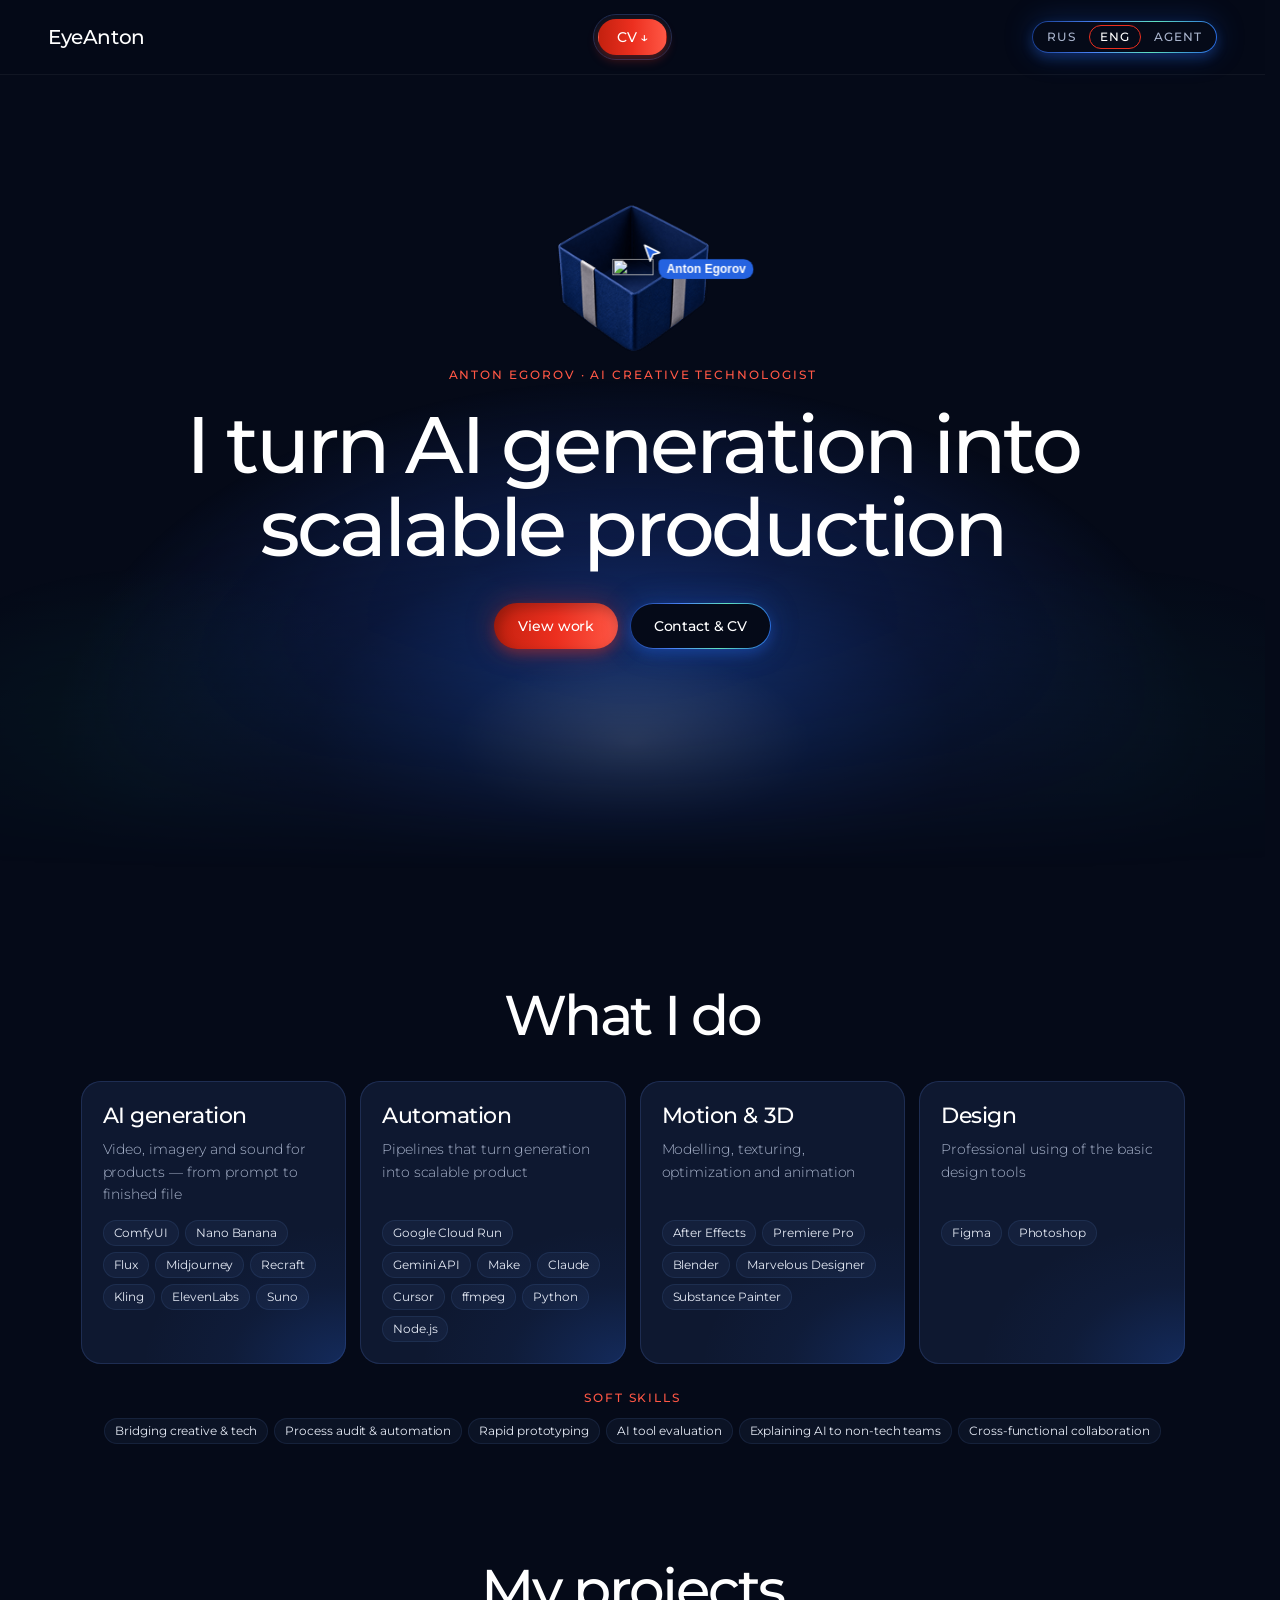
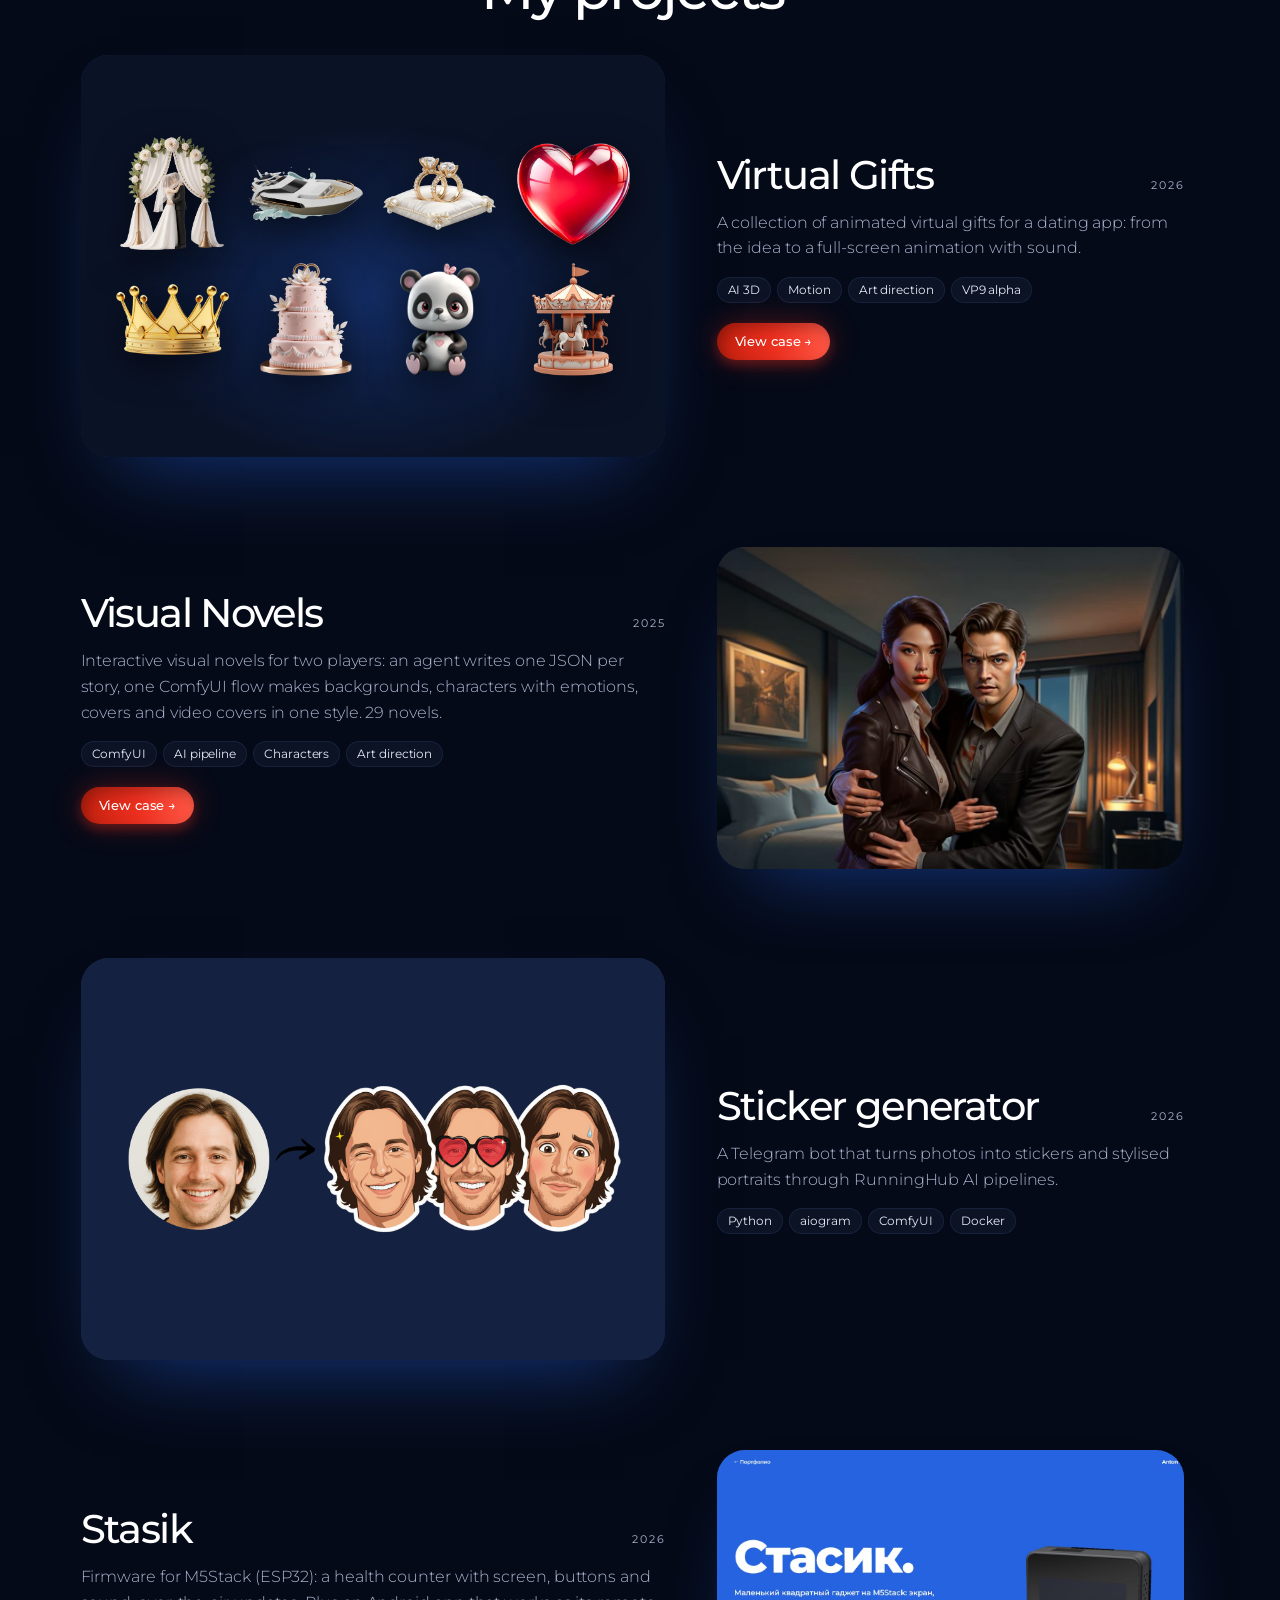
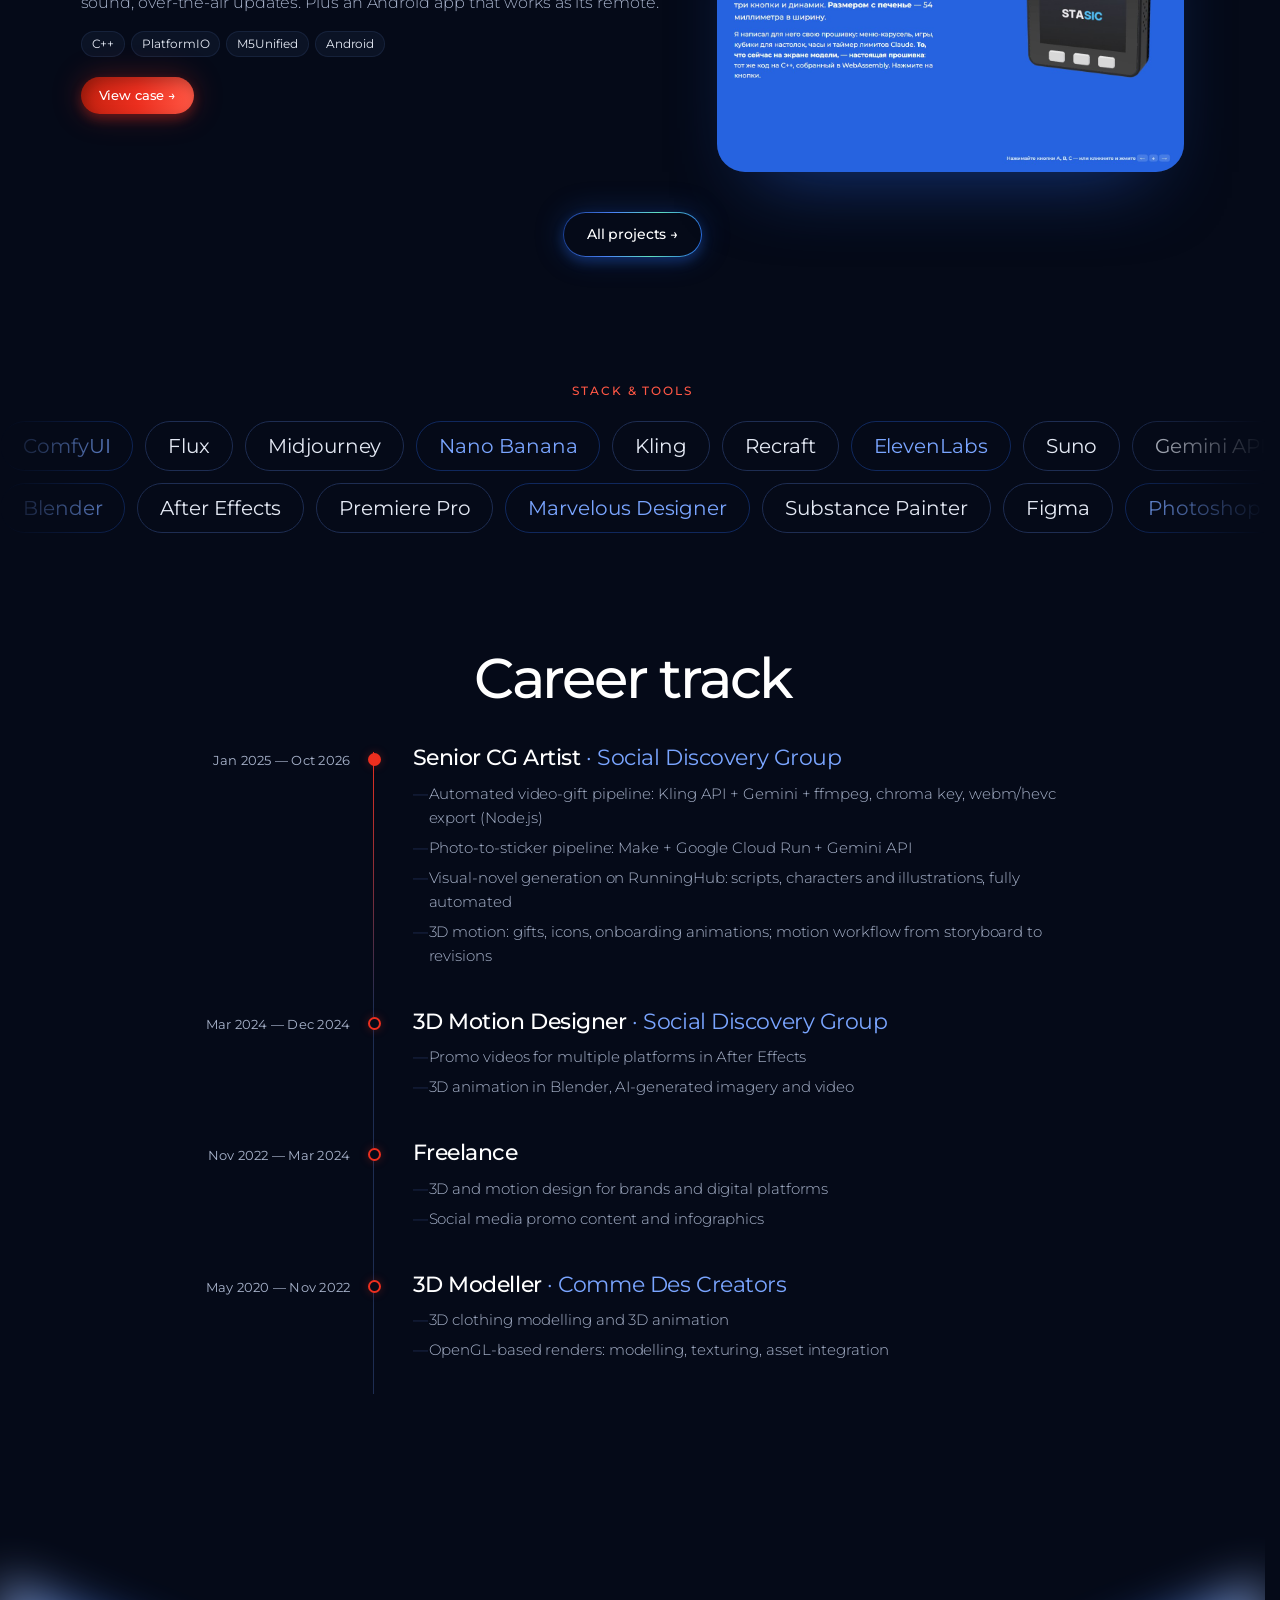
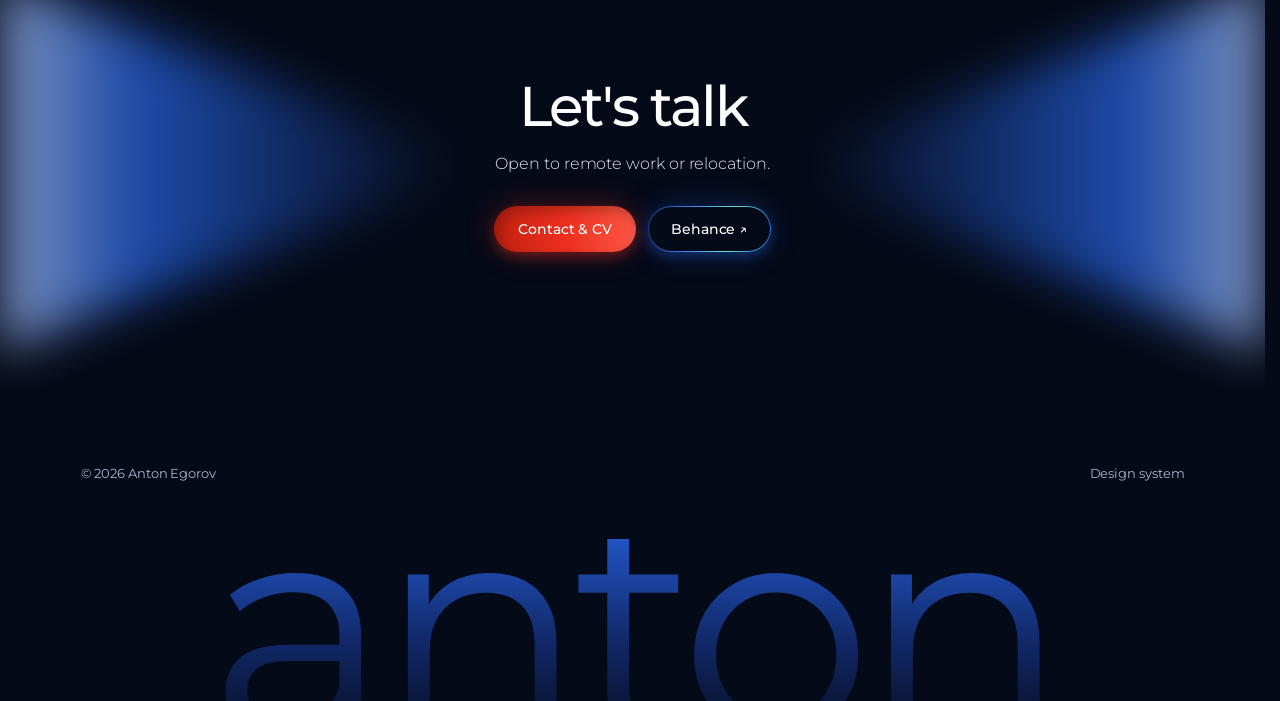
==== index.html @ d26c1004 "Virtual Gifts: steps as a rail that follows the scroll, chain blocks for steps 1-4, frames for missi" ====
<!doctype html>
<html lang="ru">
<head>
  <meta charset="utf-8">
  <meta name="viewport" content="width=device-width, initial-scale=1, viewport-fit=cover">
  <title>Anton Egorov — AI Creative Technologist</title>
  <meta name="description" content="Антон Егоров, AI Creative Technologist: AI-генерация, motion/3D и автоматизация креативного продакшена. Портфолио и резюме.">
  <meta name="theme-color" content="#050a18">
  <meta property="og:title" content="Anton Egorov — AI Creative Technologist">
  <meta property="og:description" content="Антон Егоров, AI Creative Technologist: AI-генерация, motion/3D и автоматизация креативного продакшена. Портфолио и резюме.">
  <meta property="og:type" content="website">
  <meta property="og:url" content="https://eyeanton.github.io/">
  <meta property="og:image" content="https://eyeanton.github.io/assets/og.jpg">
  <meta property="og:image:width" content="1200">
  <meta property="og:image:height" content="630">
  <meta name="twitter:card" content="summary_large_image">
  <link rel="icon" href="data:image/svg+xml,<svg xmlns='http://www.w3.org/2000/svg' viewBox='0 0 64 64'><rect width='64' height='64' rx='14' fill='%23050a18'/><text x='32' y='45' font-family='Arial,sans-serif' font-weight='600' font-size='36' text-anchor='middle' fill='%23ec2f1f'>A</text></svg>">
  <link rel="preconnect" href="https://fonts.googleapis.com">
  <link rel="preconnect" href="https://fonts.gstatic.com" crossorigin>
  <link href="https://fonts.googleapis.com/css2?family=Montserrat:wght@300;400;500;600&display=swap" rel="stylesheet">
  <link rel="alternate" type="text/markdown" href="llms.txt" title="The site as Markdown for AI agents">
  <link rel="stylesheet" href="design-system.css?v=f5b725dd">
  <link rel="stylesheet" href="style.css?v=0a9b2584">
  <link rel="stylesheet" href="https://eyeanton.github.io/feedback-chat/chat.css">
  <link rel="stylesheet" href="case.css?v=680cc887">
  <link rel="stylesheet" href="gifts.css?v=b4851fe1">
  <style id="baked-hidden">html:not(.i18n-ready) :is([data-block="areas"] [data-i18n="areas.eyebrow"], [data-block="showcase"] [data-i18n="show.eyebrow"], [data-block="exp"] [data-i18n="exp.eyebrow"], [data-block="areas"] [data-i18n="areas.text"], [data-block="hero"] [data-i18n="hero.where"], [data-block="hero"] [data-i18n="hero.lead"], .top nav a[data-i18n="nav.work"], .top nav a[data-i18n="nav.contact"], .top nav a[data-i18n="nav.home"], [data-block="stats"]) { display: none !important; }</style>
</head>
<body data-page="home">
  <header class="top">
    <a class="logo" href="./" data-i18n="brand">EyeAnton</a>
    <nav class="tabs" aria-label="Разделы">
      <a href="./" data-i18n="nav.home" aria-current="page">Главная</a>
      <a href="projects.html" data-i18n="nav.work">Проекты</a>
      <a href="contact.html" data-i18n="nav.contact">Контакты</a>
      <a class="cv-tab" id="cvTop" href="assets/cv-ru.pdf" download="Anton-Egorov-CV-RU.pdf">CV ↓</a>
    </nav>
    <div class="lang" id="lang" role="group" aria-label="Language / view"><button type="button" data-l="ru">RUS</button><button type="button" data-l="en">ENG</button><button type="button" data-l="agent" title="The site as Markdown for AI agents">AGENT</button></div>
  </header>

  <main>
    <section class="hero" data-block="hero" id="home">
      <div class="aurora" aria-hidden="true"></div>
      <button class="unbox" type="button" aria-label="Открыть подарок">
        <img class="unbox-l" src="assets/unbox/box_bottom.png" alt="" width="180" height="180">
        <img class="unbox-gift" src="/gift-catalog/assets/thumbs/sep__diamond_3d.webp" alt="" width="360" height="295">
        <img class="unbox-l" src="assets/unbox/box_hole.png" alt="" width="180" height="180">
        <img class="unbox-l unbox-lid" src="assets/unbox/box_top.png" alt="" width="180" height="180">
      </button>
      <p class="eyebrow" data-i18n="hero.eyebrow">Антон Егоров · AI Creative Technologist</p>
      <h1 data-i18n="hero.title">Превращаю AI-генерацию в масштабируемый продакшен</h1>
      <p class="lead" data-i18n="hero.lead">Дизайнер на стыке AI-генерации, 3D и автоматизации процессов.
Довожу идеи до готового продукта.</p>
      <p class="hero-where" data-i18n="hero.where">Ереван · удалённо или релокация</p>
      <div class="hero-cta">
        <a class="btn" href="projects.html" data-i18n="hero.cta">Смотреть проекты</a>
        <a class="btn ghost" href="contact.html" data-i18n="hero.cv">Контакты и CV</a>
      </div>
    </section>

    <section data-block="stats" id="numbers"><div class="stats" id="stats"></div></section>

    <section class="block" data-block="areas" id="about">
      <div class="sec-head reveal">
        <p class="eyebrow" data-i18n="areas.eyebrow"></p>
        <h2 data-i18n="areas.title">Что я делаю</h2>
        <p data-i18n="areas.text"></p>
      </div>
      <div class="areas" id="areas"></div>
      <div class="soft reveal">
        <span class="eyebrow" data-i18n="soft.title">Soft skills</span>
        <div class="tags" id="soft"></div>
      </div>
    </section>

    <section class="block" data-block="showcase" id="work">
      <div class="sec-head reveal">
        <p class="eyebrow" data-i18n="show.eyebrow"></p>
        <h2 data-i18n="show.title">Мои проекты</h2>
      </div>
      <div class="showcase" id="showcase"></div>
      <div class="center reveal"><a class="btn ghost" href="projects.html" data-i18n="show.all">Все проекты →</a></div>
    </section>

    <section class="stack-sec" data-block="stack" id="tools" aria-labelledby="stackTitle">
      <h2 class="eyebrow center" id="stackTitle" data-i18n="stack.title">Стек и инструменты</h2>
      <div class="marquee" id="stack"></div>
    </section>

    <section class="block" data-block="exp" id="experience">
      <div class="sec-head reveal">
        <p class="eyebrow" data-i18n="exp.eyebrow">Опыт</p>
        <h2 data-i18n="exp.title">Карьерный трек</h2>
      </div>
      <div class="exp" id="exp"></div>
    </section>

    <section class="contact" data-block="contact" id="contact">
      <div class="beams" aria-hidden="true"></div>
      <h2 class="reveal" data-i18n="contact.title">Давайте сотрудничать</h2>
      <p class="reveal" data-i18n="contact.text">Открыт к работе удалённо или с релокацией.</p>
      <div class="contact-links reveal">
        <a class="btn" href="contact.html" data-i18n="hero.cv">Контакты и CV</a>
        <a class="btn ghost" href="https://www.behance.net/EyeAnton" target="_blank" rel="noopener" data-i18n="contact.behance">Behance ↗</a>
      </div>
    </section>
  </main>

  <footer class="foot">
    <div class="foot-row">
      <span>© <span id="year"></span> Anton Egorov</span>
      <span data-i18n="foot.note"></span>
      <a href="design-system.html" data-i18n="foot.ds">Дизайн-система</a>
    </div>
    <p class="wordmark" aria-hidden="true">anton</p>
  </footer>

  <script src="guest.js?v=0488b29b"></script>

  <script src="gifts.js?v=45cde518"></script>
  <script src="app.js?v=21e51f00"></script>
</body>
</html>
---- design-system.css ----
/* =====================================================================
   Lighthouse — design system of the portfolio
   Night-blue canvas, cobalt light, one contrasting red signal.
   Palette taken from Anton's own poster series (night sky, cobalt water,
   teal-green waves, a red lighthouse / figure, warm sun glow).
   Living reference: design-system.html
   ===================================================================== */

:root {
  /* ---- color: night neutrals (blue-tinted black → white) ---- */
  --ink-0: #050a18;   /* page */
  --ink-1: #0a1226;   /* raised surface */
  --ink-2: #0e1830;   /* card */
  --ink-3: #142140;   /* input / inset */
  --ink-4: #1e2d52;   /* hairline */
  --ink-5: #2c3f6c;   /* hairline hover */
  --gray-400: #8592ae;
  --gray-300: #a9b4cc; /* secondary text */
  --gray-100: #e4e9f4;
  --white: #ffffff;
  --sun: #fff1d0;      /* warm glow, highlights only */

  /* ---- color: Signal Red — the contrasting accent ---- */
  --red-50: #fff0ee;
  --red-100: #ffd9d4;
  --red-200: #ffb0a6;
  --red-300: #ff8476;
  --red-400: #ff5745;
  --red-500: #ec2f1f;  /* brand accent */
  --red-600: #c4210f;
  --red-700: #961a0c;
  --red-800: #63120a;
  --red-900: #3a0b06;
  --red-950: #1f0603;

  /* ---- color: Cobalt Blue — light and atmosphere ---- */
  --blue-50: #eef4ff;
  --blue-100: #d6e4ff;
  --blue-200: #adc8ff;
  --blue-300: #7aa5ff;
  --blue-400: #4a82f5;
  --blue-500: #2563e0;
  --blue-600: #1a4bb8;
  --blue-700: #163a8c;
  --blue-800: #12296a;
  --blue-900: #0c1a45;
  --blue-950: #070f2a;

  /* ---- color: Wave Teal — rare third voice ---- */
  --teal-300: #5fe0c0;
  --teal-400: #2fc4a0;
  --teal-500: #16a085;
  --teal-600: #0f7d68;

  /* ---- semantic ---- */
  --bg: var(--ink-0);
  --surface: var(--ink-1);
  --card: var(--ink-2);
  --card-2: var(--ink-3);
  --line: var(--ink-4);
  --line-strong: var(--ink-5);
  --text: var(--white);
  --muted: var(--gray-300);
  --accent: var(--red-500);
  --accent-soft: rgba(236, 47, 31, .12);
  --accent-glow: rgba(236, 47, 31, .3);
  --hl: var(--blue-300);           /* highlighted text: org names, hovers */
  --on-accent: var(--white);
  --success: var(--teal-400);
  --danger: #ff8a7a;
  /* channels for rgba(): cobalt light for card glows, red for the signal */
  --glow-rgb: 37, 99, 224;
  --glow-2-rgb: 122, 165, 255;
  --accent-rgb: 236, 47, 31;

  /* ---- gradients ---- */
  --grad-fill: linear-gradient(90deg, var(--red-600) 0%, var(--red-500) 50%, var(--red-400) 100%);
  --grad-stroke: linear-gradient(100deg, var(--blue-700) 0%, var(--blue-400) 35%, var(--teal-300) 65%, var(--blue-500) 100%);
  --grad-text: linear-gradient(180deg, var(--white) 0%, var(--blue-200) 55%, var(--blue-400) 100%);
  --grad-wordmark: linear-gradient(180deg, var(--blue-500) 0%, var(--blue-800) 55%, rgba(12, 26, 69, 0) 100%);
  --grad-sky: linear-gradient(180deg, var(--ink-0) 0%, var(--blue-950) 45%, var(--blue-800) 100%);

  /* ---- shadows / glow ---- */
  --glow-sm: 0 5px 10.4px var(--accent-glow);
  --glow-lg: 0 0 30.8px var(--accent-glow);
  --glow-blue: 0 5px 12px rgba(var(--glow-rgb), .3), 0 0 30px rgba(var(--glow-rgb), .25);
  --inset-shade: inset 4px 5px 12.5px rgba(0, 0, 0, .25);
  --shadow-btn: var(--glow-sm), var(--glow-lg), var(--inset-shade);

  /* ---- type ---- */
  --font: "Montserrat", system-ui, -apple-system, "Segoe UI", sans-serif;
  --sans: var(--font);
  --serif: var(--font);   /* legacy alias */
  --track-tight: -.04em;
  --track-snug: -.02em;
  --track-caps: .16em;

  --fs-display: clamp(40px, 7.2vw, 92px);
  --fs-h2: clamp(32px, 4.6vw, 56px);
  --fs-h3: 24px;
  --fs-lead: clamp(16px, 1.5vw, 18px);
  --fs-body: 16px;
  --fs-sm: 14px;
  --fs-xs: 12px;

  --fw-light: 300;
  --fw-regular: 400;
  --fw-medium: 500;
  --fw-semibold: 600;

  /* ---- shape & space ---- */
  --radius-sm: 10px;
  --radius: 20px;
  --radius-lg: 28px;
  --pill: 999px;
  --pad-btn: 16px 24px;
  --stroke: 1.5px;
  --gutter: clamp(16px, 4vw, 48px);
  --maxw: 1200px;

  --ease: cubic-bezier(.2, .7, .2, 1);

  /* legacy aliases (admin.html still reads these) */
  --gold: var(--accent);
  --gold-soft: var(--accent-soft);

  color-scheme: dark;
}

/* =========================== base =========================== */
* { box-sizing: border-box; }
html { scroll-behavior: smooth; -webkit-text-size-adjust: 100%; }
body {
  margin: 0;
  background: var(--bg);
  color: var(--text);
  font: var(--fw-regular) var(--fs-body)/1.6 var(--font);
  letter-spacing: -.005em;
  overflow-x: hidden;
  -webkit-font-smoothing: antialiased;
}
a { color: inherit; }
img { display: block; max-width: 100%; }
[hidden] { display: none !important; } /* sections with their own display (e.g. the hero's flex) must still hide */
::selection { background: var(--blue-500); color: var(--white); }
:focus-visible { outline: 2px solid var(--blue-300); outline-offset: 3px; }

/* ======================== typography ======================== */
.t-display {
  margin: 0;
  font: var(--fw-medium) var(--fs-display)/1.02 var(--font);
  letter-spacing: var(--track-tight);
}
.t-h2 {
  margin: 0;
  font: var(--fw-medium) var(--fs-h2)/1.08 var(--font);
  letter-spacing: var(--track-tight);
}
.t-lead { color: var(--muted); font-size: var(--fs-lead); font-weight: var(--fw-light); }
.eyebrow {
  margin: 0;
  font: var(--fw-medium) var(--fs-xs)/1 var(--font);
  letter-spacing: var(--track-caps); text-transform: uppercase;
  color: var(--red-400);
}
.t-grad {
  background: var(--grad-text);
  -webkit-background-clip: text; background-clip: text;
  color: transparent;
}
.t-accent { color: var(--accent); }

/* ========================= buttons ========================== */
/* Primary: red signal pill. Secondary: night pill with a cobalt→teal stroke. */
.btn {
  display: inline-flex; align-items: center; justify-content: center; gap: 8px;
  font: var(--fw-medium) var(--fs-sm)/1 var(--font); letter-spacing: -.01em;
  text-decoration: none; white-space: nowrap;
  color: var(--on-accent);
  background: var(--grad-fill);
  border: 0; border-radius: var(--pill);
  padding: var(--pad-btn);
  box-shadow: var(--shadow-btn);
  cursor: pointer;
  transition: transform .25s var(--ease), box-shadow .25s var(--ease), filter .25s;
}
.btn:hover { transform: translateY(-1px); filter: brightness(1.06); box-shadow: 0 6px 16px rgba(var(--accent-rgb), .42), 0 0 40px rgba(var(--accent-rgb), .32), var(--inset-shade); }
.btn:active { transform: translateY(0); }

.btn.ghost, .btn.secondary {
  color: var(--text);
  background:
    linear-gradient(var(--bg), var(--bg)) padding-box,
    var(--grad-stroke) border-box;
  border: var(--stroke) solid transparent;
  padding: calc(16px - var(--stroke)) calc(24px - var(--stroke));
  box-shadow: var(--glow-blue);
}
.btn.ghost:hover, .btn.secondary:hover { filter: none; box-shadow: 0 6px 16px rgba(var(--glow-rgb), .4), 0 0 40px rgba(var(--glow-rgb), .35); }

.btn.quiet {
  color: var(--muted); background: transparent; box-shadow: none;
  border: 1px solid var(--line); padding: 15px 23px;
}
.btn.quiet:hover { color: var(--text); border-color: var(--line-strong); filter: none; transform: none; }

.btn.small { padding: 10px 16px; font-size: 13px; }
.btn.ghost.small, .btn.secondary.small { padding: calc(10px - var(--stroke)) calc(16px - var(--stroke)); }

/* ========================== chips =========================== */
.chip {
  flex: none;
  display: inline-flex; align-items: center; gap: 6px;
  font: var(--fw-regular) var(--fs-sm)/1 var(--font);
  color: var(--muted);
  background: transparent;
  border: 1px solid var(--line); border-radius: var(--pill);
  padding: 11px 18px; cursor: pointer;
  transition: color .2s, border-color .2s, box-shadow .2s;
}
.chip:hover { color: var(--text); border-color: var(--line-strong); }
.chip[aria-selected="true"], .chip.on {
  color: var(--text);
  background:
    linear-gradient(var(--bg), var(--bg)) padding-box,
    var(--grad-stroke) border-box;
  border: var(--stroke) solid transparent;
  padding: calc(11px - .5px) calc(18px - .5px);
  box-shadow: var(--glow-blue);
}
.chip small { color: var(--red-400); font-size: 12px; }

/* ===================== badges & tags ====================== */
.badge {
  display: inline-flex; align-items: center; gap: 6px;
  font: var(--fw-regular) 11px/1 var(--font); letter-spacing: .02em;
  color: var(--muted);
  border: 1px solid var(--line); border-radius: var(--pill); padding: 5px 10px;
}
.badge.live { color: var(--teal-300); border-color: rgba(47, 196, 160, .35); }
.badge.live::before {
  content: ""; width: 6px; height: 6px; border-radius: 50%;
  background: var(--teal-400); box-shadow: 0 0 8px var(--teal-400);
}
.tag {
  font: var(--fw-regular) var(--fs-xs)/1 var(--font);
  color: var(--gray-100);
  background: rgba(122, 165, 255, .06);
  border: 1px solid rgba(122, 165, 255, .1);
  border-radius: var(--pill); padding: 6px 10px;
}

/* ========================== surfaces ========================== */
.surface {
  position: relative;
  background: var(--card);
  border: 1px solid var(--line);
  border-radius: var(--radius);
}
/* glow card: night body, cobalt light rising from the bottom, a red ember in the corner */
.surface-glow {
  position: relative; isolation: isolate; overflow: hidden;
  background:
    radial-gradient(90% 70% at 100% 100%, rgba(var(--accent-rgb), .45) 0%, rgba(var(--accent-rgb), .12) 30%, transparent 60%),
    radial-gradient(120% 90% at 30% 120%, rgba(var(--glow-rgb), .7) 0%, rgba(var(--glow-rgb), .2) 40%, transparent 70%),
    var(--card);
  border-radius: var(--radius);
  box-shadow: inset 0 0 0 1px rgba(var(--glow-2-rgb), .3), 0 0 40px -10px rgba(var(--glow-rgb), .4);
}

/* =========================== effects =========================== */
/* horizon: a clean glow rising from the bottom edge, like the light in the posters */
.aurora {
  position: absolute; inset: 0; z-index: -1; overflow: hidden; pointer-events: none;
  /* fade out before the section edge so the glow never ends in a hard line */
  -webkit-mask-image: linear-gradient(180deg, #000 55%, transparent 100%);
          mask-image: linear-gradient(180deg, #000 55%, transparent 100%);
}
.aurora::before {
  content: ""; position: absolute; inset: 0;
  background:
    radial-gradient(20% 16% at 50% 84%, rgba(255, 241, 208, .3), transparent 70%),
    radial-gradient(60% 60% at 50% 84%, rgba(var(--glow-rgb), .9) 0%, rgba(18, 41, 106, .6) 42%, transparent 76%),
    radial-gradient(35% 40% at 12% 90%, rgba(22, 160, 133, .2), transparent 70%),
    radial-gradient(35% 40% at 88% 90%, rgba(22, 160, 133, .14), transparent 70%);
  animation: horizon-breathe 12s ease-in-out infinite alternate;
  transform-origin: 50% 100%;
}
@keyframes horizon-breathe {
  from { transform: scale(1); opacity: .9; }
  to   { transform: scale(1.06); opacity: 1; }
}

/* beams: two light cones aimed at the centre, like a lighthouse sweep (CTA backdrop) */
/* blur sits on the parent: clip-path on the cones would otherwise cut the blur off */
.beams { position: absolute; inset: 0; z-index: -1; overflow: hidden; pointer-events: none; filter: blur(24px); }
.beams::before, .beams::after {
  content: ""; position: absolute; top: 50%; width: 36%; height: 70%;
  transform: translateY(-50%);
  background: linear-gradient(90deg, var(--blue-200) 0%, var(--blue-500) 30%, rgba(37, 99, 224, 0) 100%);
  clip-path: polygon(0 0, 100% 47%, 100% 53%, 0 100%);
  opacity: .8;
}
.beams::before { left: 0; }
.beams::after { right: 0; transform: translateY(-50%) scaleX(-1); }

/* giant cut-off wordmark (footer) */
.wordmark {
  display: block; margin: 0; text-align: center; user-select: none;
  font: var(--fw-regular) clamp(96px, 24vw, 340px)/.8 var(--font);
  letter-spacing: var(--track-tight);
  background: var(--grad-wordmark);
  -webkit-background-clip: text; background-clip: text; color: transparent;
}

@media (prefers-reduced-motion: reduce) {
  *, *::before, *::after { animation: none !important; transition: none !important; }
  html { scroll-behavior: auto; }
}
---- style.css ----
/* Page layout. Tokens and components live in design-system.css (load it first). */

/* ---------- header ---------- */
/* home anchors (#work, #contact…) land below the sticky header */
main [data-block] { scroll-margin-top: 72px; }

.top {
  position: sticky; top: 0; z-index: 10;
  display: flex; align-items: center; justify-content: space-between;
  padding: 14px var(--gutter);
  padding-top: max(14px, env(safe-area-inset-top));
  background: rgba(5, 10, 24, .72);
  backdrop-filter: blur(14px); -webkit-backdrop-filter: blur(14px);
  border-bottom: 1px solid rgba(255, 255, 255, .05);
}
.logo {
  display: inline-flex; align-items: center;
  font: var(--fw-medium) 20px/1 var(--font); letter-spacing: var(--track-snug);
  text-decoration: none;
}
.logo span { color: var(--accent); }
.top-nav { display: flex; align-items: center; gap: clamp(12px, 3vw, 28px); font-size: var(--fs-sm); }
.top-nav a { text-decoration: none; color: var(--muted); transition: color .2s; }
.top-nav a:hover, .top-nav a[aria-current] { color: var(--accent); }
.lang {
  display: inline-flex; align-items: center; gap: 2px;
  font: var(--fw-medium) 12px/1 var(--font); letter-spacing: .08em;
  color: var(--muted);
  background:
    linear-gradient(var(--bg), var(--bg)) padding-box,
    var(--grad-stroke) border-box;
  border: var(--stroke) solid transparent; border-radius: var(--pill);
  padding: 3px;
  box-shadow: var(--glow-blue);
}
.lang button {
  font: inherit; letter-spacing: inherit; color: inherit; background: none; cursor: pointer;
  padding: 5px 10px; border-radius: var(--pill);
  border: 1px solid transparent;
  transition: color .2s, border-color .2s;
}
.lang button:hover { color: var(--text); }
.lang[data-lang="ru"] [data-l="ru"],
.lang[data-lang="en"] [data-l="en"],
.lang[data-lang="agent"] [data-l="agent"] { color: var(--text); border-color: var(--accent); }
@media (max-width: 420px) { .lang button { padding: 5px 7px; } }

/* AGENT view: only the header and llms.txt (app.js renderAgent); everything else on the page — hidden */
html.agent body > :not(.top, #agentView, script) { display: none !important; }
.agent-view { max-width: 920px; margin: 0 auto; padding: 24px 16px 64px; }
.agent-bar {
  display: flex; flex-wrap: wrap; align-items: center; gap: 10px;
  margin-bottom: 16px; font-size: var(--fs-sm); color: var(--muted);
}
.agent-bar span { margin-right: auto; }
.agent-view pre {
  margin: 0; padding: clamp(16px, 3vw, 28px);
  background: var(--surface); border: 1px solid var(--line); border-radius: 16px;
  font: 13px/1.65 ui-monospace, SFMono-Regular, Menlo, Consolas, monospace; color: var(--text);
  white-space: pre-wrap; overflow-wrap: anywhere;
}
.agent-view pre a { color: var(--accent); }

/* ---------- hero ---------- */
.hero {
  position: relative; isolation: isolate;
  min-height: min(88vh, 860px);
  display: flex; flex-direction: column; align-items: center; text-align: center;
  padding: clamp(64px, 12vw, 140px) var(--gutter) clamp(120px, 18vw, 220px);
  overflow: hidden;
}
.hero .eyebrow { margin-bottom: 22px; }
.hero h1 {
  margin: 0; max-width: 20ch;
  font: var(--fw-medium) clamp(38px, 6.4vw, 80px)/1.04 var(--font);
  letter-spacing: var(--track-tight);
  text-wrap: balance;
}
.lead {
  max-width: 54ch; margin: 24px 0 0;
  color: var(--gray-100); font-weight: var(--fw-light); font-size: var(--fs-lead);
  text-wrap: pretty;
}
.hero-cta { display: flex; flex-wrap: wrap; justify-content: center; gap: 12px; margin-top: 34px; }

/* Коробка с подарком над текстом: слои дно → подарок → передние стенки → крышка (все в одной рамке 180×180).
   При каждой загрузке коробка открыта и пуста (.empty): курсор «Anton Egorov» приносит подарок (.deliver), роняет его
   внутрь (.lidless), крышка опускается сверху. Наведение — крышка парит вверх-вправо; клик — распаковка: крышка улетает
   вправо, подарок выходит из коробки, висит полсекунды, растёт и тает (дно коробки сразу по клику уходит вниз и в прозрачность) — и открывается его анимация в оверлее (gifts.js
   Gifts.play, как в каталоге Virtual Gifts); оверлей закрылся — дно поднимается, подарок опускается обратно, крышка садится.
   Крышку двигает setupUnbox() в app.js (Web Animations, без скачков из любой фазы). */
.unbox {
  position: relative; z-index: 0; width: clamp(120px, 14vw, 160px); aspect-ratio: 1; margin: -24px 0 18px;
  padding: 0; border: 0; background: none; cursor: pointer; -webkit-tap-highlight-color: transparent;
}
/* текст и кнопки героя — над коробкой (сияние -1, коробка 0, текст 1) */
.hero > :not(.aurora):not(.unbox) { position: relative; z-index: 1; }
.unbox.empty, .unbox.deliver { cursor: default; }
.unbox:focus-visible { outline: 2px solid var(--accent); outline-offset: 8px; border-radius: 12px; }
.unbox-l { position: absolute; inset: 0; width: 100%; height: 100%; pointer-events: none; }
.unbox-gift {
  position: absolute; left: 22%; top: 30%; width: 56%; height: auto; pointer-events: none;
  aspect-ratio: 360 / 295; object-fit: contain; object-position: 50% 100%; /* любой подарок (высокий, широкий) — в одну рамку */
  transform: translateY(18%) scale(.82); transition: transform .5s cubic-bezier(.5, 0, .75, 0);
}
.unbox-lid { transform-origin: 50% 50%; }
.unbox.empty .unbox-lid, .unbox.deliver .unbox-lid, .unbox.lidless .unbox-lid, .unbox.empty .unbox-gift { opacity: 0; }
.unbox.deliver .unbox-gift { transition: none; } /* JS ведёт подарок за курсором */
.unbox.open .unbox-gift {
  transform: translateY(-8%) scale(1.22);
  transition: transform 1.05s cubic-bezier(.34, .9, .4, 1);
}
.unbox .guest-cursor { position: absolute; z-index: 5; }

.stats {
  display: grid; grid-template-columns: repeat(3, minmax(0, 1fr)); gap: 16px;
  max-width: var(--maxw); margin: 0 auto; padding: 0 var(--gutter) 24px; text-align: center;
}
.stat b {
  display: block;
  font: var(--fw-medium) clamp(36px, 5vw, 56px)/1 var(--font); letter-spacing: var(--track-tight);
  color: var(--accent);
}
.stat span { display: block; margin-top: 8px; color: var(--muted); font-size: var(--fs-sm); }

/* ---------- section heads ---------- */
.sec-head { text-align: center; margin: 0 auto 36px; max-width: 760px; }
.sec-head > p:not(.eyebrow) { max-width: 52ch; margin-inline: auto; }
.sec-head h2 { margin: 0; font: var(--fw-medium) var(--fs-h2)/1.08 var(--font); letter-spacing: var(--track-tight); }
.sec-head p { margin: 12px 0 0; color: var(--muted); font-weight: var(--fw-light); }

/* ---------- filters ---------- */
.work { max-width: var(--maxw); margin: 0 auto; padding: clamp(56px, 8vw, 96px) var(--gutter) 40px; }
.filters {
  display: flex; gap: 10px; margin-bottom: 36px; padding-block: 14px;
  overflow-x: auto; scrollbar-width: none; -webkit-overflow-scrolling: touch;
  margin-inline: calc(var(--gutter) * -1); padding-inline: var(--gutter);
}
@media (min-width: 860px) { .filters { justify-content: center; } }
.filters::-webkit-scrollbar { display: none; }

/* ---------- grid & cards ---------- */
.grid { display: grid; grid-template-columns: repeat(auto-fill, minmax(min(100%, 340px), 1fr)); gap: 20px; }
.card {
  position: relative; isolation: isolate; display: flex; flex-direction: column;
  background: var(--card); border-radius: var(--radius);
  overflow: hidden;
  box-shadow: inset 0 0 0 1px var(--line);
  transition: transform .4s var(--ease), box-shadow .4s var(--ease);
  animation: rise .6s var(--ease) both;
}
/* ember glow leaking from the bottom-right corner, brighter on hover */
.card::after {
  content: ""; position: absolute; inset: 0; z-index: -1; pointer-events: none;
  background: radial-gradient(90% 60% at 100% 100%, rgba(var(--glow-rgb), .55), rgba(var(--glow-rgb), .12) 40%, transparent 70%);
  opacity: .45; transition: opacity .4s var(--ease);
}
.card::before {
  /* gradient hairline that lights up on hover */
  content: ""; position: absolute; inset: 0; z-index: 2; pointer-events: none;
  border-radius: inherit; padding: 1px;
  background: var(--grad-stroke);
  -webkit-mask: linear-gradient(#000 0 0) content-box, linear-gradient(#000 0 0);
  -webkit-mask-composite: xor; mask-composite: exclude;
  opacity: 0; transition: opacity .4s var(--ease);
}
.card:hover { transform: translateY(-4px); box-shadow: inset 0 0 0 1px transparent, 0 24px 60px -28px rgba(var(--glow-rgb), .6); }
.card:hover::after { opacity: 1; }
.card:hover::before { opacity: 1; }
@keyframes rise { from { opacity: 0; transform: translateY(14px); } }

.cover { position: relative; aspect-ratio: 16 / 10; background: var(--card-2); overflow: hidden; }
/* picture cover: fit / anchor / zoom / margin colour / padding come from the admin (cover.* → --fit --pos --z --cbg --pad, coverStyle in app.js) */
.cover:has(> img.shot) { background: var(--cbg, var(--card-2)); padding: var(--pad, 0); }
.cover img.shot {
  width: 100%; height: 100%; object-fit: var(--fit, cover); object-position: var(--pos, 50% 50%);
  transform: scale(var(--z, 1)); transition: transform .8s var(--ease);
}
.card:hover .cover img.shot { transform: scale(calc(var(--z, 1) * 1.04)); }
.cover::after {
  content: ""; position: absolute; inset: auto 0 0; height: 40%; pointer-events: none;
  background: linear-gradient(180deg, transparent, var(--card));
}
.cover.type {
  display: grid; place-items: center;
  background:
    radial-gradient(80% 70% at 50% 120%, rgba(var(--glow-rgb), .55), transparent 70%),
    radial-gradient(120% 90% at 20% 0%, var(--tint, #1a1a1a) 0%, transparent 60%),
    var(--ink-1);
}
.cover.type .glyph {
  font: var(--fw-medium) clamp(60px, 8.5vw, 88px)/1 var(--font); letter-spacing: var(--track-tight);
  background: var(--grad-text);
  -webkit-background-clip: text; background-clip: text; color: transparent;
}
.cover.type .glyph-sub {
  position: absolute; z-index: 1; bottom: 14px; left: 18px;
  font-size: 11px; letter-spacing: var(--track-caps); text-transform: uppercase; color: var(--muted);
}

.body { display: flex; flex-direction: column; gap: 12px; padding: 18px 22px 24px; flex: 1; }
.meta {
  display: flex; align-items: center; justify-content: space-between; gap: 8px;
  font-size: 11px; color: var(--muted); letter-spacing: var(--track-caps); text-transform: uppercase;
}
.card-head { display: flex; align-items: baseline; justify-content: space-between; gap: 16px; }
.card-head h3 { flex: 1; min-width: 0; }
.card-head .meta { flex: none; }
.card h3 { margin: 0; font: var(--fw-medium) var(--fs-h3)/1.15 var(--font); letter-spacing: var(--track-snug); }
.card p { margin: 0; color: var(--muted); font-size: 15px; font-weight: var(--fw-light); }
.tags { display: flex; flex-wrap: wrap; gap: 6px; margin-top: 2px; }
.links { display: flex; flex-wrap: wrap; gap: 10px; margin-top: auto; padding-top: 12px; }
.links .btn { padding: 12px 18px; font-size: 13px; }
.links .btn.ghost { padding: calc(12px - var(--stroke)) calc(18px - var(--stroke)); }
.note { font-size: 13px; color: var(--muted); }

/* ---------- featured case ---------- */
.card.featured { grid-column: 1 / -1; }
.card.featured::after { opacity: .8; }
@media (min-width: 860px) {
  .card.featured { flex-direction: row; }
  .card.featured .cover { flex: 1.25; aspect-ratio: auto; min-height: 400px; }
  .card.featured .cover::after { display: none; }
  .card.featured .body { flex: 1; padding: 40px; justify-content: center; }
  .card.featured h3 { font-size: 40px; letter-spacing: var(--track-tight); }
}
.gifts {
  background:
    radial-gradient(60% 60% at 50% 60%, rgba(var(--glow-rgb), .32), transparent 70%),
    var(--ink-1);
  display: grid; grid-template-columns: repeat(4, 1fr); align-content: center;
  gap: 4%; padding: 6%;
}
.gifts::after { display: none; }
.gifts img { width: 100%; aspect-ratio: 1; object-fit: contain; filter: drop-shadow(0 10px 18px rgba(0, 0, 0, .55)); }

/* ---------- contact (CTA with light beams) ---------- */
.contact {
  position: relative; isolation: isolate; overflow: hidden;
  margin: clamp(40px, 8vw, 96px) 0 0;
  padding: clamp(96px, 14vw, 180px) var(--gutter);
  text-align: center;
}
.contact h2 {
  margin: 0 auto 14px; max-width: 14ch;
  font: var(--fw-medium) var(--fs-h2)/1.06 var(--font); letter-spacing: var(--track-tight);
}
.contact p { margin: 0 auto 30px; color: var(--gray-100); font-weight: var(--fw-light); max-width: 44ch; }
.contact-links { display: flex; flex-wrap: wrap; justify-content: center; gap: 12px; }
.contact .beams { opacity: .9; }
@media (max-width: 640px) { .contact .beams { opacity: .45; } }

/* ---------- footer ---------- */
.foot { overflow: hidden; padding-top: 32px; }
.foot-row {
  max-width: var(--maxw); margin: 0 auto;
  display: flex; flex-wrap: wrap; justify-content: space-between; gap: 8px;
  padding: 0 var(--gutter) 20px;
  color: var(--muted); font-size: 13px;
}
.foot-row a { color: var(--muted); text-decoration: none; }
.foot-row a:hover { color: var(--accent); }
.foot .wordmark { margin-bottom: calc(-0.16em); padding-bottom: max(0px, env(safe-area-inset-bottom)); }

@media (max-width: 520px) {
  .top-nav a { display: none; }
  .stats { gap: 8px; }
  .stat span { font-size: 12px; }
}

/* =================== tabs (header) =================== */
.top:has(.tabs) { display: grid; grid-template-columns: 1fr auto 1fr; gap: 12px; }
.top:has(.tabs) .lang { justify-self: end; }
.tabs {
  display: flex; gap: 4px; padding: 4px;
  background: rgba(255, 255, 255, .03);
  border: 1px solid var(--line); border-radius: var(--pill);
}
.tabs a {
  font: var(--fw-regular) var(--fs-sm)/1 var(--font); text-decoration: none;
  color: var(--muted); padding: 10px 18px; border-radius: var(--pill);
  border: 1px solid transparent;
  transition: color .2s, background .2s;
}
.tabs a:hover { color: var(--text); }
.tabs a[aria-current="page"] {
  color: var(--white);
  background:
    linear-gradient(var(--ink-1), var(--ink-1)) padding-box,
    var(--grad-stroke) border-box;
  box-shadow: var(--glow-blue);
}
/* CV download — the one red item in the tab bar */
.tabs a.cv-tab {
  color: var(--white); font-weight: var(--fw-medium);
  background: var(--grad-fill); box-shadow: var(--glow-sm);
}
.tabs a.cv-tab:hover { color: var(--white); filter: brightness(1.08); }
@media (max-width: 640px) {
  .top:has(.tabs) { grid-template-columns: 1fr auto; row-gap: 10px; }
  .tabs { grid-column: 1 / -1; grid-row: 2; justify-content: space-between; }
  .tabs a { flex: 1; text-align: center; padding: 10px 8px; font-size: 13px; }
}

/* =================== reveal on scroll =================== */
.js .reveal {
  opacity: 0; transform: translateY(28px);
  transition: opacity .8s var(--ease), transform .8s var(--ease);
  transition-delay: var(--d, 0ms);
}
.js .reveal.in { opacity: 1; transform: none; }

/* =================== generic blocks =================== */
.block { max-width: var(--maxw); margin: 0 auto; padding: clamp(64px, 9vw, 120px) var(--gutter) 0; }
.sec-head .eyebrow { margin-bottom: 14px; }
.center { display: flex; justify-content: center; text-align: center; margin-top: 40px; }

.page-head {
  position: relative; isolation: isolate; overflow: hidden; text-align: center;
  padding: clamp(64px, 10vw, 120px) var(--gutter) clamp(48px, 7vw, 80px);
  display: flex; flex-direction: column; align-items: center;
}
.page-head .eyebrow { margin-bottom: 18px; }
.page-head h1 { margin: 0; font: var(--fw-medium) clamp(40px, 6vw, 72px)/1.04 var(--font); letter-spacing: var(--track-tight); }
.aurora.soft { opacity: .55; }
.page-head + .work { padding-top: 0; }

/* =================== areas (what I do) =================== */
.areas { display: grid; grid-template-columns: repeat(auto-fit, minmax(min(100%, 190px), 1fr)); gap: 14px; }
/* title · text · tools share row tracks across the cards (subgrid), so every line starts level */
.area {
  position: relative; isolation: isolate; overflow: hidden;
  display: grid; grid-row: span 3; grid-template-rows: subgrid; row-gap: 10px; align-content: start;
  padding: 22px; text-decoration: none;
  background: var(--card); border-radius: var(--radius);
  box-shadow: inset 0 0 0 1px var(--line);
  transition: box-shadow .4s var(--ease), transform .4s var(--ease), opacity .8s var(--ease);
}
.area::after {
  content: ""; position: absolute; inset: 0; z-index: -1;
  background: radial-gradient(110% 70% at 100% 100%, rgba(var(--glow-rgb), .7), rgba(var(--glow-rgb), .15) 40%, transparent 70%);
  opacity: .35; transition: opacity .4s var(--ease);
}
.area:hover, .js .area.reveal.in:hover { transform: translateY(-4px); box-shadow: inset 0 0 0 1px rgba(var(--glow-2-rgb), .45), 0 20px 50px -24px rgba(var(--glow-rgb), .6); }
.area:hover::after { opacity: 1; }
.area-ico {
  display: grid; place-items: center; width: 40px; height: 40px; border-radius: 12px;
  background: var(--white); color: var(--accent);
  font: var(--fw-semibold) 14px/1 var(--font); letter-spacing: -.02em;
}
.area h3 { margin: 0; font: var(--fw-medium) 22px/1.15 var(--font); letter-spacing: var(--track-snug); }
.area p { margin: 0; color: var(--muted); font-size: 14px; font-weight: var(--fw-light); }
.area .tags { margin-top: 4px; }
.area > * { align-self: start; } /* shared rows are as tall as the tallest card — don't stretch the short ones */

/* =================== showcase (selected work) =================== */
.showcase { display: flex; flex-direction: column; gap: clamp(40px, 7vw, 96px); }
[data-href] { cursor: pointer; }
.show { display: grid; grid-template-columns: 1.25fr 1fr; gap: clamp(24px, 4vw, 56px); align-items: center; }
.show:nth-child(even) .show-media { order: 2; }
.show-media {
  position: relative; border-radius: var(--radius-lg); overflow: hidden;
  box-shadow: inset 0 0 0 1px var(--line), 0 40px 80px -40px rgba(var(--glow-rgb), .55);
}
.show-media .cover { aspect-ratio: 16 / 11; }
.show-media .cover::after { display: none; }
.show-media:hover .cover img.shot { transform: scale(calc(var(--z, 1) * 1.03)); }
.show-media .cover img.shot { object-fit: var(--fit, contain); } /* home: whole picture unless the project says otherwise */
.show-body { display: flex; flex-direction: column; gap: 14px; }
.show h3 { margin: 0; font: var(--fw-medium) clamp(28px, 3.4vw, 40px)/1.08 var(--font); letter-spacing: var(--track-tight); }
.show p { margin: 0; color: var(--muted); font-weight: var(--fw-light); }
.show .links { padding-top: 6px; }
@media (max-width: 860px) {
  .show { grid-template-columns: 1fr; }
  .show:nth-child(even) .show-media { order: 0; }
}

/* =================== stack marquee =================== */
.stack-sec { padding: clamp(72px, 10vw, 128px) 0 0; overflow: hidden; }
.stack-sec .eyebrow { margin: 0 0 24px; text-align: center; }
.marquee {
  display: flex; flex-direction: column; gap: 12px;
  -webkit-mask-image: linear-gradient(90deg, transparent, #000 12%, #000 88%, transparent);
          mask-image: linear-gradient(90deg, transparent, #000 12%, #000 88%, transparent);
}
.marquee-row { display: flex; gap: 12px; width: max-content; animation: marquee 220s linear infinite; }
.marquee-row.rev { animation-direction: reverse; animation-duration: 260s; }
.marquee-row span {
  font: var(--fw-regular) clamp(15px, 1.6vw, 20px)/1 var(--font); white-space: nowrap;
  padding: 14px 22px; border-radius: var(--pill);
  border: 1px solid var(--line); color: var(--gray-100);
}
.marquee-row span:nth-child(3n + 1) { color: var(--hl); border-color: rgba(var(--glow-rgb), .35); }
.marquee:hover .marquee-row { animation-play-state: paused; }
@keyframes marquee { to { transform: translateX(calc(-50% - 6px)); } }

/* =================== hero location & soft skills =================== */
.hero-where {
  display: inline-flex; align-items: center; gap: 8px; margin: 18px 0 0;
  font-size: var(--fs-sm); color: var(--muted);
}
.hero-where::before { content: ""; width: 6px; height: 6px; border-radius: 50%; background: var(--blue-300); box-shadow: 0 0 8px var(--blue-400); }
.soft { display: flex; flex-wrap: wrap; align-items: center; justify-content: center; gap: 12px 16px; margin-top: 28px; }
.soft .tags { justify-content: center; }

/* =================== experience =================== */
.exp { position: relative; max-width: 920px; margin: 0 auto; }
.exp::before {
  /* the rail */
  content: ""; position: absolute; top: 8px; bottom: 8px; left: 200px; width: 1px;
  background: linear-gradient(180deg, var(--accent), var(--line) 40%, var(--line));
}
.exp-item { display: grid; grid-template-columns: 200px 1fr; gap: 0 40px; padding: 0 0 40px; }
.exp-when { padding-top: 6px; color: var(--muted); font-size: 13px; letter-spacing: .02em; text-align: right; padding-right: 22px; }
.exp-body { position: relative; }
.exp-body::before {
  /* the dot */
  content: ""; position: absolute; left: -45px; top: 9px; width: 9px; height: 9px; border-radius: 50%;
  background: var(--bg); border: 2px solid var(--accent); box-shadow: 0 0 10px var(--accent-glow);
}
.exp-item:first-child .exp-body::before { background: var(--accent); }
.exp-body h3 { margin: 0 0 10px; font: var(--fw-medium) 22px/1.25 var(--font); letter-spacing: var(--track-snug); }
.exp-body h3 span { color: var(--hl); font-weight: var(--fw-regular); }
.exp-body ul { margin: 0; padding: 0; list-style: none; display: flex; flex-direction: column; gap: 6px; }
.exp-body li { position: relative; padding-left: 16px; color: var(--muted); font-size: 15px; font-weight: var(--fw-light); }
.exp-body li::before { content: "—"; position: absolute; left: 0; color: var(--line-strong); }
@media (max-width: 640px) {
  .exp::before { left: 4px; }
  .exp-item { grid-template-columns: 1fr; padding-left: 28px; }
  .exp-when { text-align: left; padding: 0 0 6px; }
  .exp-body::before { left: -28px; top: -22px; }
}

/* =================== contact page =================== */
.contact-grid { display: grid; grid-template-columns: 1.1fr 1fr; gap: 20px; padding-top: 0; }
.cv-card, .channels-card { padding: clamp(24px, 3.5vw, 40px); display: flex; flex-direction: column; gap: 14px; }
.cv-card { min-height: 320px; }
.cv-card .area-ico { margin-bottom: auto; font-size: 13px; }
.cv-card h2, .channels-card h2 { margin: 0; font: var(--fw-medium) clamp(28px, 3vw, 36px)/1.1 var(--font); letter-spacing: var(--track-tight); }
.cv-card p { margin: 0 0 8px; color: var(--gray-100); font-weight: var(--fw-light); }
.cv-card .contact-links { justify-content: flex-start; }
.channels { display: flex; flex-direction: column; }
.channel {
  display: grid; grid-template-columns: 1fr auto auto; align-items: center; gap: 14px;
  padding: 18px 0; border-top: 1px solid var(--line); text-decoration: none;
}
.channel span { color: var(--muted); font-size: 14px; }
.channel b { font-weight: var(--fw-medium); transition: color .2s; }
.channel i { font-style: normal; color: var(--accent); transition: transform .2s; }
.channel:hover b { color: var(--hl); }
.channel:hover i { transform: translate(2px, -2px); }
@media (max-width: 760px) { .contact-grid { grid-template-columns: 1fr; } }

/* texts from site.json may contain line breaks ("\n") */
[data-i18n] { white-space: pre-line; }

/* =================== visual editor (home inside admin.html, ?edit) =================== */
.editing [data-i18n]:not(.top *) {
  outline: 1px dashed transparent; outline-offset: 4px; border-radius: 4px; cursor: text;
  transition: outline-color .15s;
}
.editing [data-i18n]:not(.top *):hover { outline-color: rgba(var(--glow-2-rgb), .7); }
.editing [data-i18n]:not(.top *):focus { outline: 2px solid var(--blue-400); }
.editing [data-f] {
  outline: 1px dashed transparent; outline-offset: 4px; border-radius: 4px; cursor: text; transition: outline-color .15s;
}
.editing [data-f]:hover { outline-color: rgba(var(--glow-2-rgb), .7); }
.editing [data-f]:focus { outline: 2px solid var(--blue-400); }
.editing [data-f]:empty::before { content: attr(data-ph); opacity: .35; }
.editing [data-block] { position: relative; }
.editing [data-block]:hover { box-shadow: inset 0 0 0 2px rgba(var(--glow-2-rgb), .3); }
/* block bar: settings · ↑ ↓ · delete/hide; "+ блок" sits on the bottom edge and inserts a block after this one */
.edit-bar {
  position: absolute; top: 12px; left: 12px; z-index: 6; display: flex; gap: 2px;
  padding: 3px; border-radius: var(--pill); background: var(--blue-600);
  opacity: 0; transition: opacity .15s; box-shadow: 0 6px 20px rgba(0, 0, 0, .4);
}
.edit-bar button, .edit-add {
  font: var(--fw-medium) 12px/1 var(--font); color: var(--white);
  background: none; border: 0; border-radius: var(--pill); padding: 6px 10px; cursor: pointer;
}
.edit-bar button:hover { background: rgba(255, 255, 255, .16); }
.edit-bar button[data-act="del"]:hover { background: var(--red-500); }
.edit-add {
  position: absolute; left: 50%; bottom: 0; z-index: 7; translate: -50% 50%;
  background: var(--red-500); opacity: 0; transition: opacity .15s; box-shadow: 0 6px 20px rgba(0, 0, 0, .4);
}
.editing [data-block]:hover > .edit-bar, .editing [data-block]:hover > .edit-add,
.edit-bar:focus-within, .edit-add:focus-visible { opacity: 1; }
/* ✕ over a hovered text inside a block (app.js → siteEditor.removeField): sits on its top-right corner */
.edit-gap {
  position: absolute; z-index: 19; height: 11px; translate: 0 -5px; cursor: ns-resize; touch-action: none;
  display: flex; align-items: center; justify-content: center;
  opacity: 0; pointer-events: none; transition: opacity .15s;
}
.edit-gap::before { content: ""; position: absolute; inset: 5px 0 auto; border-top: 1px dashed var(--blue-300); }
.edit-gap span {
  position: relative; padding: 1px 8px; border-radius: var(--pill); background: var(--blue-600); color: var(--white);
  font: 11px/1.4 var(--font); white-space: nowrap; user-select: none;
}
.edit-gap.on { opacity: 1; pointer-events: auto; }
.edit-gap.set span, .edit-gap.drag span { background: var(--red-500); }
.edit-del {
  position: absolute; z-index: 20; display: flex; gap: 2px; padding: 3px; translate: -100% calc(-100% - 6px);
  border-radius: var(--pill); background: var(--blue-600); box-shadow: 0 6px 20px rgba(0, 0, 0, .4);
  opacity: 0; pointer-events: none; transition: opacity .15s;
}
.edit-del.on { opacity: 1; pointer-events: auto; }
.edit-del.below { translate: -50% 6px; } /* header tabs sit at the very top: the ✕ goes under the tab */
.edit-del button {
  font: var(--fw-medium) 12px/1 var(--font); color: var(--white); white-space: nowrap;
  background: none; border: 0; border-radius: var(--pill); padding: 6px 10px; cursor: pointer;
}
.edit-del button:hover { background: var(--red-500); }
.editing .block-off { opacity: .35; }
.editing .block-off > .edit-bar { opacity: 1; background: var(--ink-5); }
.cb-empty {
  display: grid; place-items: center; min-height: 160px; padding: 24px; text-align: center;
  border: 1px dashed var(--line); border-radius: var(--radius); color: var(--muted); font-size: var(--fs-sm);
}

/* ---- guest cursor: Figma-style collaborator drops a CV file (guest.js) ---- */
.guest-cursor, .guest-file { position: fixed; left: 0; top: 0; z-index: 90; will-change: transform; }
/* the hero gift plays (app.js setupUnbox): the CV becomes the background — under the overlay (z 50), blurred, dimmed */
body.gift-bg :is(.guest-cursor, .guest-file) { z-index: 40; filter: blur(4px) brightness(.45); pointer-events: none; }
.guest-cursor { transition: filter .4s ease; }
.guest-cursor { pointer-events: none; display: flex; align-items: flex-start; }
.guest-cursor svg { width: 20px; height: 22px; filter: drop-shadow(0 1px 2px rgb(0 0 0 / .4)); }
.guest-cursor path { fill: var(--blue-500); stroke: var(--white); stroke-width: 1.5; stroke-linejoin: round; }
.guest-cursor b {
  margin: 16px 0 0 -4px; padding: 3px 8px; border-radius: 4px 10px 10px 10px;
  background: var(--blue-500); color: var(--white); font-size: 12px; font-weight: 600; white-space: nowrap;
}
.guest-file {
  display: flex; flex-direction: column; align-items: center; gap: 4px; width: 64px; padding: 6px 4px;
  border-radius: 8px; color: var(--white); text-decoration: none; transition: opacity .3s, scale .3s, filter .4s ease;
  opacity: var(--o, 1); /* --o: dimmed while scrolled away (guest.js) */
}
.guest-file:hover, .guest-file:focus-visible { opacity: 1; }
.guest-thumb {
  position: relative; display: block; width: 46px; transition: transform .3s;
  filter: drop-shadow(0 0 .5px rgb(0 0 0 / .5)) drop-shadow(0 4px 8px rgb(0 0 0 / .5));
}
/* page: rounded corners, top-right corner folded over (clip-path cut + fold triangle) */
.guest-page {
  position: relative; display: block; overflow: hidden; border-radius: 6px; background: var(--white);
  clip-path: polygon(0 0, calc(100% - 12px) 0, 100% 12px, 100% 100%, 0 100%);
}
.guest-page::after {
  content: ""; position: absolute; top: 0; right: 0; width: 12px; height: 12px; border-bottom-left-radius: 3px;
  background: linear-gradient(to bottom left, transparent 50%, #c9d1e3 50%);
  box-shadow: -1px 1px 2px rgb(0 0 0 / .25);
}
.guest-thumb img { display: block; width: 100%; aspect-ratio: 210 / 297; object-fit: cover; object-position: top; }
.guest-thumb svg {
  position: absolute; right: -6px; bottom: -6px; width: 20px; height: 20px; border-radius: 50%;
  background: var(--red-500); opacity: 0; scale: .6; transition: opacity .2s, scale .2s;
}
.guest-thumb path { fill: none; stroke: var(--white); stroke-width: 1.8; stroke-linecap: round; stroke-linejoin: round; }
.guest-file:hover .guest-thumb svg, .guest-file:focus-visible .guest-thumb svg { opacity: 1; scale: 1; }
.guest-file span { white-space: nowrap; padding: 1px 7px; border-radius: 4px; font-size: 12px; font-weight: 600; letter-spacing: .02em; }
.guest-file.held .guest-thumb, .guest-file.dragging .guest-thumb { transform: rotate(-6deg) scale(1.06); }
.guest-file { cursor: grab; touch-action: none; user-select: none; }
.guest-file.dragging { cursor: grabbing; }
.guest-file.dragging .guest-x { display: none; }
.guest-file.held { opacity: .92; }
.guest-file:hover span, .guest-file:focus-visible span { background: var(--blue-500); }
.guest-file:hover:not(.dragging) .guest-thumb { transform: translateY(-2px); }
.guest-file.gone, .guest-file.gone:hover { opacity: 0; scale: .8; }
.guest-x {
  position: absolute; top: -4px; right: 0; width: 18px; height: 18px; padding: 0; border: 0; border-radius: 50%;
  background: var(--ink-4); color: var(--gray-300); font: inherit; font-size: 13px; line-height: 18px; cursor: pointer;
  opacity: 0; transition: opacity .2s;
}
.guest-file:hover .guest-x { opacity: 1; }
.guest-file.held .guest-x { display: none; }

/* ---- CV preview popup (guest.js → openCvPreview) ---- */
/* no frame: the page itself, as tall as the window allows (button + gaps = 104px), never wider than the screen */
.cv-modal {
  position: fixed; inset: 0; z-index: 100; padding: 16px;
  display: flex; flex-direction: column; align-items: center; justify-content: center; gap: 16px;
}
.cv-modal::before { /* backdrop on its own layer, so fading it never fades the page mid-genie */
  content: ""; position: absolute; inset: 0; z-index: -1;
  background: rgb(5 10 24 / .72); backdrop-filter: blur(6px); opacity: 0; transition: opacity .3s;
}
.cv-modal.on::before { opacity: 1; }
.cv-page {
  position: relative; flex: none; aspect-ratio: 210 / 297;
  height: min(calc(100dvh - 104px), calc((100vw - 32px) * 297 / 210));
  will-change: transform, clip-path;
}
.cv-page img {
  display: block; width: 100%; height: 100%; border-radius: 8px; background: var(--white);
  box-shadow: 0 24px 64px rgb(0 0 0 / .6);
}
.cv-modal .btn, .cv-modal-x { opacity: 0; transition: opacity .2s; }
.cv-modal.ready .btn, .cv-modal.ready .cv-modal-x { opacity: 1; }
.cv-modal-x {
  position: absolute; top: -14px; right: -14px; width: 32px; height: 32px; padding: 0; border: 1px solid var(--line);
  border-radius: 50%; background: var(--ink-3); color: var(--gray-100); font: inherit; font-size: 20px; line-height: 1; cursor: pointer;
}
.cv-modal-x:hover { background: var(--ink-4); }

/* touch screens: no hover, so the guest file's × is always shown */
@media (hover: none) { .guest-x { opacity: 1; } }
/* phones: the page fills the width, × sits inside its corner, a wide download button */
@media (max-width: 640px) {
  .cv-modal { padding: 12px; gap: 12px; }
  .cv-page { height: min(calc(100dvh - 92px), calc((100vw - 24px) * 297 / 210)); }
  .cv-modal-x { top: 8px; right: 8px; width: 36px; height: 36px; background: rgb(12 18 36 / .8); }
  .cv-modal .btn { width: min(100%, 320px); justify-content: center; }
}

/* ---- stack chip tooltip (app.js: profile.stackInfo) ---- */
.marquee-row span[data-tip] { cursor: pointer; }
.marquee.hold .marquee-row { animation-play-state: paused; }
.stack-tip {
  position: fixed; z-index: 80; max-width: 260px; padding: 8px 12px; border-radius: 10px;
  background: var(--ink-3); border: 1px solid var(--line-strong); color: var(--gray-100);
  font-size: 14px; line-height: 1.4; box-shadow: 0 8px 24px rgb(0 0 0 / .5);
  translate: -50% calc(-100% - 10px); pointer-events: none; opacity: 0; transition: opacity .15s;
}
.stack-tip.on { opacity: 1; }
.stack-tip b { display: block; color: var(--hl); font-weight: 600; }

/* texts from site.json: hide the HTML placeholders (Russian) until the first render — header and footer too,
   so the English site never flashes Russian */
html:not(.i18n-ready) [data-i18n] { visibility: hidden; }

/* =================== block style (admin → «Оформление»; app.js styleBlocks → data-s-*) =================== */
/* works on any [data-block]: built-in home sections (.hero, .block, .stack-sec, .contact), custom home blocks,
   project page blocks (.pb in the .cs-blocks grid) */
main [data-block][data-s-space="0"]:not([data-s-bg="card"]) { padding-top: 0 !important; }
main [data-block][data-s-space="s"]:not([data-s-bg="card"]) { padding-top: clamp(24px, 4vw, 48px) !important; }
main [data-block][data-s-space="l"]:not([data-s-bg="card"]) { padding-top: clamp(112px, 15vw, 200px) !important; }

/* exact spacing (style.pt / style.pb, px in --s-pt / --s-pb): as set from 600px up, narrower it shrinks down to 60% */
main [data-block][data-s-pt]:not([data-s-bg="card"]) { padding-top: clamp(calc(var(--s-pt) * .6px), calc(var(--s-pt) * 100vw / 600), calc(var(--s-pt) * 1px)) !important; }
main [data-block][data-s-pb]:not([data-s-bg="card"]) { padding-bottom: clamp(calc(var(--s-pb) * .6px), calc(var(--s-pb) * 100vw / 600), calc(var(--s-pb) * 1px)) !important; }

/* card: a raised panel; spacing above becomes the gap before it */
main [data-block][data-s-bg="card"] {
  background: var(--surface); border: 1px solid var(--line); border-radius: var(--radius-lg);
  padding: clamp(32px, 5vw, 64px) clamp(20px, 4vw, 48px) !important; margin-top: clamp(48px, 7vw, 96px);
}
main > [data-block][data-s-bg="card"] { width: min(100% - 2 * var(--gutter), var(--maxw) - 2 * var(--gutter)); margin-inline: auto; }
main [data-block][data-s-bg="card"][data-s-space="0"] { margin-top: 0; }
main [data-block][data-s-bg="card"][data-s-space="s"] { margin-top: clamp(16px, 3vw, 32px); }
main [data-block][data-s-bg="card"][data-s-space="l"] { margin-top: clamp(96px, 12vw, 160px); }
main [data-block][data-s-bg="card"][data-s-pt] { margin-top: clamp(calc(var(--s-pt) * .6px), calc(var(--s-pt) * 100vw / 600), calc(var(--s-pt) * 1px)); }
main [data-block][data-s-bg="card"][data-s-pb] { margin-bottom: clamp(calc(var(--s-pb) * .6px), calc(var(--s-pb) * 100vw / 600), calc(var(--s-pb) * 1px)); }
/* band / deep: a full-width stripe behind the block (the box-shadow paints past the column, clip-path keeps it flat) */
main [data-block][data-s-bg="band"], main [data-block][data-s-bg="deep"] {
  --band: var(--surface); background: var(--band); box-shadow: 0 0 0 100vmax var(--band); clip-path: inset(0 -100vmax);
  margin-top: clamp(48px, 7vw, 96px); padding-bottom: clamp(48px, 7vw, 96px);
}
main [data-block][data-s-bg="deep"] { --band: var(--blue-950); }
main [data-block][data-s-bg="line"] { border-top: 1px solid var(--line); margin-top: clamp(48px, 7vw, 96px); }

main [data-block][data-s-align="left"] { text-align: left; }
main [data-block][data-s-align="left"] .sec-head, main [data-block][data-s-align="left"] .sec-head > p { text-align: left; margin-inline: 0; }
main [data-block][data-s-align="left"] :is(.hero-cta, .contact-links, .pb-links) { justify-content: flex-start; }
main [data-block][data-s-align="center"], main [data-block][data-s-align="center"] .sec-head { text-align: center; }
main [data-block][data-s-align="center"] .sec-head, main [data-block][data-s-align="center"] .sec-head > p { margin-inline: auto; }
main [data-block][data-s-align="center"] :is(.hero-cta, .contact-links, .pb-links) { justify-content: center; }

main > [data-block][data-s-w="narrow"] { max-width: calc(760px + 2 * var(--gutter)); margin-inline: auto; }
main > [data-block][data-s-w="narrow"][data-s-bg="card"] { width: min(100% - 2 * var(--gutter), 760px); }
main > [data-block][data-s-w="wide"] { max-width: 1440px; }
main > [data-block][data-s-w="wide"][data-s-bg="card"] { width: min(100% - 2 * var(--gutter), 1440px - 2 * var(--gutter)); }
.cs-blocks > [data-s-w="narrow"] { width: 100%; max-width: 760px; justify-self: center; }
.cs-blocks > [data-s-w="wide"] { margin-inline: min(0px, (var(--maxw) - min(100vw, 1440px)) / 2); }

[data-block][data-s-h="s"] { --fs-h2: clamp(24px, 3vw, 36px); --fs-display: clamp(32px, 5vw, 60px); }
[data-block][data-s-h="l"] { --fs-h2: clamp(40px, 6.4vw, 80px); --fs-display: clamp(48px, 9vw, 120px); }

[data-block][data-s-accent="blue"] {
  --accent: var(--blue-400); --accent-rgb: 74, 130, 245; --accent-soft: rgba(74, 130, 245, .12); --accent-glow: rgba(74, 130, 245, .3);
  --grad-fill: linear-gradient(90deg, var(--blue-600) 0%, var(--blue-500) 50%, var(--blue-400) 100%);
}
[data-block][data-s-accent="teal"] {
  --accent: var(--teal-400); --accent-rgb: 47, 196, 160; --accent-soft: rgba(47, 196, 160, .12); --accent-glow: rgba(47, 196, 160, .3);
  --grad-fill: linear-gradient(90deg, var(--teal-600) 0%, var(--teal-500) 50%, var(--teal-400) 100%);
}
[data-block][data-s-accent="white"] {
  --accent: var(--white); --accent-rgb: 255, 255, 255; --accent-soft: rgba(255, 255, 255, .1); --accent-glow: rgba(255, 255, 255, .2);
  --on-accent: var(--ink-0); --grad-fill: linear-gradient(90deg, var(--gray-100), var(--white));
}
/* derived tokens are resolved where they are declared (:root), so a block with its own accent re-derives them */
[data-block][data-s-accent] {
  --gold: var(--accent); --glow-sm: 0 5px 10.4px var(--accent-glow); --glow-lg: 0 0 30.8px var(--accent-glow);
  --shadow-btn: var(--glow-sm), var(--glow-lg), var(--inset-shade);
}
[data-block][data-s-accent="blue"] .eyebrow { color: var(--blue-300); }
[data-block][data-s-accent="teal"] .eyebrow { color: var(--teal-300); }
[data-block][data-s-accent="white"] .eyebrow { color: var(--white); }
/* a band keeps its content off both edges (a block without a heading would otherwise sit flush on its top) */
main [data-block]:is([data-s-bg="band"], [data-s-bg="deep"]):not([data-s-space]) { padding-top: clamp(48px, 7vw, 96px); }

/* ---- back to top (setupToTop in app.js): bottom middle on every page, half-transparent; shows after one screen of scroll ---- */
.to-top {
  position: fixed; left: 50%; bottom: max(20px, env(safe-area-inset-bottom)); z-index: 80;
  width: 44px; height: 44px; display: grid; place-items: center; padding: 0; cursor: pointer;
  border: 1px solid var(--line-strong); border-radius: 50%;
  background: rgb(10 18 38 / .8); backdrop-filter: blur(8px); -webkit-backdrop-filter: blur(8px); color: var(--white);
  opacity: 0; visibility: hidden; translate: -50% 12px;
  transition: opacity .25s, translate .25s, visibility .25s, border-color .2s, background .2s, box-shadow .2s;
}
.to-top.on { opacity: .5; visibility: visible; translate: -50% 0; }
.to-top.on:hover, .to-top.on:focus-visible { opacity: 1; }
.to-top:hover, .to-top:focus-visible { border-color: var(--accent); background: var(--accent); box-shadow: var(--glow-sm); outline: none; }
.to-top svg { width: 20px; height: 20px; fill: none; stroke: currentColor; stroke-width: 2; stroke-linecap: round; stroke-linejoin: round; }
@media (max-width: 600px) { .to-top { width: 40px; height: 40px; bottom: max(14px, env(safe-area-inset-bottom)); } }
@media (prefers-reduced-motion: reduce) { .to-top { transition: none; } }

/* =================== no selection, no focus rings from a click or a tap =================== */
/* text and pictures don't get selected or dragged; the editor and form fields stay selectable */
html:not(.editing) body { -webkit-user-select: none; user-select: none; -webkit-tap-highlight-color: transparent; }
input, textarea, select, [contenteditable="true"] { -webkit-user-select: text; user-select: text; }
img, video, svg { -webkit-user-drag: none; }
/* a ring only for keyboard focus (:focus-visible), never after a mouse click */
:focus:not(:focus-visible) { outline: none; }
img:focus, video:focus, [role="button"]:focus, .gc-card:focus, .chip:focus { outline: none; }

/* ---- mini chat (feedback-chat component, startChat in app.js): Lighthouse colours; stands on the novel teaser (novel.js: as wide as the chat button, 112px on a phone) while it's shown ---- */
body .fc { --fc-accent: var(--accent); --fc-me: var(--blue-600); --fc-surface: var(--ink-3); --fc-line: var(--ink-5); --fc-font: var(--font); }
body:has(.nv-dock:not(.away)) .fc { --fc-lift: calc(var(--nv-mini, 168px) + 12px); } /* --nv-mini: novel.js place() */

/* ---- a cover zoomed in (setupCoverZoom in app.js): over the darkened, blurred page, like the gift overlay ---- */
.cs-cloud:not([data-gifts]) img, .cs-covers img { cursor: zoom-in; }
.lb {
  position: fixed; inset: 0; z-index: 100; cursor: zoom-out;
  background: rgba(3, 6, 16, .66); -webkit-backdrop-filter: blur(8px); backdrop-filter: blur(8px);
  opacity: 0; transition: opacity .35s ease;
}
.lb.open { opacity: 1; }
.lb img {
  position: fixed; object-fit: cover; border-radius: var(--radius-lg); box-shadow: 0 40px 100px rgba(0, 0, 0, .65);
  transition: transform .45s cubic-bezier(.2, .85, .25, 1);
}
@media (prefers-reduced-motion: reduce) { .lb, .lb img { transition: none; } }
---- case.css ----
/* Case pages (project.html) and content blocks; taken from the Visual Novels case.
   Tokens and components: /design-system.css (Lighthouse). Header, tabs, footer, CTA, .stats,
   .scs-head, .block, .reveal: /style.css of the portfolio. Everything page-specific is cs-*. */

/* ---------- hero ---------- */
.cs-hero {
  position: relative; isolation: isolate; overflow: hidden;
  display: flex; flex-direction: column; align-items: center; text-align: center;
  padding: clamp(40px, 7vw, 88px) var(--gutter) clamp(40px, 6vw, 72px);
}
.cs-crumb {
  margin-bottom: clamp(28px, 5vw, 48px);
  font-size: var(--fs-sm); color: var(--muted); text-decoration: none; transition: color .2s;
}
.cs-crumb:hover { color: var(--accent); }
.cs-hero .eyebrow { margin-bottom: 20px; }
.cs-hero h1 {
  margin: 0;
  font: var(--fw-medium) var(--fs-display)/1.02 var(--font);
  letter-spacing: var(--track-tight);
}
.cs-hero .aurora { opacity: .7; }
/* until app.js renders the project, the contact block and the footer would sit at the top and then slide down */
body:has(#projHead:empty) :is(#projContact, .foot) { visibility: hidden; }

/* one row of covers drifting right to left; the track holds the set twice and moves by one set */
.cs-cloud {
  width: calc(100% + 2 * var(--gutter)); margin: clamp(40px, 6vw, 72px) calc(var(--gutter) * -1) 0;
  overflow: hidden;
  -webkit-mask-image: linear-gradient(90deg, transparent, #000 12%, #000 88%, transparent);
          mask-image: linear-gradient(90deg, transparent, #000 12%, #000 88%, transparent);
}
.cs-cloud-track {
  --size: clamp(120px, 15vw, 200px); --gap: clamp(12px, 1.6vw, 20px);
  display: flex; gap: var(--gap); width: max-content; padding: 10px 0 24px;
  animation: cs-drift 140s linear infinite;
  will-change: transform;
}
.cs-cloud img {
  flex: none; width: var(--size); height: var(--size); object-fit: cover;
  border-radius: var(--radius); box-shadow: 0 18px 36px -18px rgba(0, 0, 0, .8);
}
/* hover zoom (project.head.zoom, as in the Virtual Gifts hero): the belt stops (not the gift strip — gifts.js belt()) and the picture under
   the cursor grows; the belt gets room above and below so the grown picture isn't clipped */
.cs-cloud.zoom {
  --size: clamp(120px, 15vw, 200px); --zoom-room: calc(var(--size) * (var(--zoom) - 1) / 2);
  margin-top: calc(clamp(40px, 6vw, 72px) - var(--zoom-room)); margin-bottom: calc(var(--zoom-room) * -1);
}
.cs-cloud.zoom .cs-cloud-track { padding: calc(var(--zoom-room) + 10px) 0 calc(var(--zoom-room) + 24px); }
.cs-cloud.zoom .cs-cloud-track:hover { animation-play-state: paused; }
.cs-cloud.zoom img { position: relative; transition: transform .35s cubic-bezier(.2, .8, .2, 1); }
/* + a light tilt, as if the cursor presses the picture down around its centre (--rx/--ry from gifts.js) */
.cs-cloud.zoom img:hover { transform: perspective(600px) rotateX(var(--rx, 0deg)) rotateY(var(--ry, 0deg)) scale(var(--zoom)); z-index: 1; }
@keyframes cs-drift { to { transform: translateX(calc(-50% - var(--gap) / 2)); } }
@media (prefers-reduced-motion: reduce) { .cs-cloud-track { animation: none; } }

/* ---------- facts ---------- */
.cs-facts { max-width: var(--maxw); margin: 0 auto; padding: 0 var(--gutter); }
.cs-meta {
  display: grid; grid-template-columns: repeat(4, minmax(0, 1fr)); gap: 0;
  margin: 0 0 clamp(40px, 6vw, 64px); padding: 0; overflow: hidden;
}
.cs-meta > div { padding: 20px 22px; border-left: 1px solid var(--line); }
.cs-meta > div:first-child { border-left: 0; }
.cs-meta dt {
  margin-bottom: 8px;
  font-size: 11px; letter-spacing: var(--track-caps); text-transform: uppercase; color: var(--muted);
}
.cs-meta dd { margin: 0; font-size: 15px; font-weight: var(--fw-medium); }
@media (max-width: 860px) {
  .cs-meta { grid-template-columns: 1fr 1fr; }
  .cs-meta > div:nth-child(3) { border-left: 0; }
  .cs-meta > div:nth-child(n + 3) { border-top: 1px solid var(--line); }
}
.cs-facts .stats { padding: 0; }

/* ---------- shared bits ---------- */
.cs-label {
  margin: 0 0 14px;
  font-size: 11px; letter-spacing: var(--track-caps); text-transform: uppercase; color: var(--muted);
}
figure { margin: 0; }
figcaption { font-size: var(--fs-sm); color: var(--muted); }
code { font-family: ui-monospace, "SF Mono", Consolas, monospace; font-size: 12px; color: var(--blue-300); }

/* ---------- task cards ---------- */
.cs-cards { display: grid; grid-template-columns: repeat(3, minmax(0, 1fr)); gap: 16px; }
.cs-card { padding: 28px 26px; }
.cs-card h3 { margin: 14px 0 10px; font-size: var(--fs-h3); font-weight: var(--fw-medium); }
.cs-card p { margin: 0; color: var(--muted); }
.cs-num { font-size: 13px; color: var(--accent); letter-spacing: var(--track-caps); }
@media (max-width: 860px) { .cs-cards { grid-template-columns: 1fr; } }

/* ---------- pipeline ---------- */
.cs-flow {
  counter-reset: step; list-style: none; margin: 0 0 24px; padding: 0;
  display: grid; grid-template-columns: repeat(6, minmax(0, 1fr)); gap: 12px;
}
.cs-flow li {
  counter-increment: step; position: relative;
  padding: 22px 18px; border: 1px solid var(--line); border-radius: var(--radius);
  background: var(--card);
}
.cs-flow li::before {
  content: counter(step, decimal-leading-zero);
  display: block; margin-bottom: 12px; font-size: 12px; color: var(--accent); letter-spacing: var(--track-caps);
}
.cs-flow li:not(:last-child)::after {
  content: "→"; position: absolute; right: -11px; top: 22px; z-index: 1;
  color: var(--blue-300); font-size: 14px;
}
.cs-flow b { display: block; margin-bottom: 6px; font-weight: var(--fw-medium); }
.cs-flow span { font-size: var(--fs-sm); color: var(--muted); }
@media (max-width: 1060px) {
  .cs-flow { grid-template-columns: repeat(3, minmax(0, 1fr)); }
  .cs-flow li:nth-child(3)::after { content: none; }
}
@media (max-width: 600px) {
  .cs-flow { grid-template-columns: 1fr; }
  .cs-flow li::after { content: none !important; }
}

.cs-code { display: grid; grid-template-columns: 1fr 1fr; gap: 16px; }
.cs-code > div { padding: 24px; min-width: 0; }
.cs-code pre {
  margin: 0; overflow-x: auto;
  font: 13px/1.65 ui-monospace, "SF Mono", Consolas, monospace; color: var(--text);
}
.cs-code i { font-style: normal; color: var(--muted); }
.cs-code k { color: var(--blue-300); }
.cs-code s { text-decoration: none; color: var(--red-300); }
@media (max-width: 860px) { .cs-code { grid-template-columns: 1fr; } }

/* ---------- one story in a row ---------- */
main { overflow-x: clip; } /* 100vw of the full-bleed strip includes the scrollbar */
.cs-strip {
  /* full-bleed: the row runs edge to edge, the first frame lines up with the text column */
  --inset: max(var(--gutter), calc((100vw - var(--maxw)) / 2 + var(--gutter)));
  display: flex; gap: 12px; overflow-x: auto; scroll-snap-type: x mandatory; scroll-padding-inline: var(--inset);
  margin: 0 calc(50% - 50vw); padding: 4px var(--inset) 14px;
  scrollbar-width: thin; scrollbar-color: var(--line-strong) transparent;
}
.cs-strip figure { flex: none; width: clamp(180px, 19vw, 260px); scroll-snap-align: start; }
.cs-strip img {
  display: block; width: 100%; aspect-ratio: 1; object-fit: cover;
  border-radius: var(--radius); background: var(--card);
}
.cs-strip figcaption { display: flex; justify-content: space-between; gap: 8px; padding-top: 10px; }
.cs-strip figcaption b { font-weight: var(--fw-medium); color: var(--text); }
.cs-hint { margin: 4px 0 0; font-size: var(--fs-sm); color: var(--muted); }
@media (hover: hover) { .cs-hint { display: none; } }

.cs-cast {
  display: grid; grid-template-columns: repeat(4, minmax(0, 1fr)); gap: 16px;
  margin-top: clamp(40px, 6vw, 64px);
}
.cs-cast figure {
  padding: 16px 16px 18px; border: 1px solid var(--line); border-radius: var(--radius-lg);
  background: radial-gradient(80% 60% at 50% 35%, rgba(var(--glow-rgb), .16), transparent 70%), var(--card);
}
.cs-cast img { display: block; width: 100%; aspect-ratio: 3 / 4; object-fit: cover; object-position: 50% 20%; }
.cs-cast figcaption { display: grid; gap: 2px; padding-top: 12px; }
.cs-cast b { font-weight: var(--fw-medium); color: var(--text); font-size: 15px; }
@media (max-width: 860px) { .cs-cast { grid-template-columns: 1fr 1fr; } }

.cs-pair { display: grid; grid-template-columns: 1fr 1fr; gap: 16px; margin-top: 16px; }
.cs-pair img { display: block; width: 100%; aspect-ratio: 1; object-fit: cover; border-radius: var(--radius-lg); }
.cs-pair figcaption { padding-top: 10px; }
@media (max-width: 600px) { .cs-pair { grid-template-columns: 1fr; } }

/* ---------- casts ---------- */
.cs-casts { display: grid; gap: 16px; }
.cs-lineup {
  display: grid; grid-template-columns: 220px 1fr; align-items: center; gap: 20px;
  padding: 18px 22px; border: 1px solid var(--line); border-radius: var(--radius-lg); background: var(--card);
}
.cs-lineup h3 { margin: 0; font-size: var(--fs-h3); font-weight: var(--fw-medium); }
.cs-lineup > div { display: flex; gap: 4px; overflow-x: auto; scrollbar-width: none; }
.cs-lineup img { flex: 1 1 0; min-width: 64px; max-width: 150px; aspect-ratio: 3 / 5; object-fit: cover; }
@media (max-width: 760px) { .cs-lineup { grid-template-columns: 1fr; gap: 10px; } }

/* ---------- library ---------- */
.cs-covers { display: grid; grid-template-columns: repeat(auto-fill, minmax(150px, 1fr)); gap: 14px; }
.cs-covers img {
  display: block; width: 100%; aspect-ratio: 1; object-fit: cover;
  border-radius: var(--radius); background: var(--card); transition: transform .3s var(--ease);
}
.cs-covers figure:hover img { transform: translateY(-3px); }
.cs-covers figcaption { padding-top: 8px; font-size: 13px; line-height: 1.3; }

/* ---------- promo ---------- */
.cs-vcovers { display: grid; grid-template-columns: repeat(2, minmax(0, 1fr)); gap: 16px; }
.cs-vcovers video {
  display: block; width: 100%; aspect-ratio: 1040 / 400; object-fit: cover;
  border-radius: var(--radius); background: var(--card);
}
.cs-vcovers figcaption { padding-top: 8px; }
/* odd count: the first cover spans the row, so the grid ends evenly */
.cs-vcovers figure:first-child:nth-last-child(2n + 1) { grid-column: 1 / -1; }
@media (max-width: 700px) { .cs-vcovers { grid-template-columns: 1fr; } }
/* covers with a phone on the left (vcovers.phoneSrc): the phone is as tall as their grid, its video fills it */
.cs-promo { display: grid; grid-template-columns: minmax(0, .235fr) minmax(0, 1fr); gap: clamp(16px, 2.4vw, 32px); align-items: stretch; }
/* the grid of covers sets the height; the phone takes it (its video lies inside the frame, it doesn't push) */
.cs-promo .cs-phone { position: relative; }
.cs-promo .cs-phone video { position: absolute; inset: 8px; width: calc(100% - 16px); height: calc(100% - 16px); aspect-ratio: auto; }
@media (max-width: 700px) {
  .cs-promo { grid-template-columns: 1fr; }
  .cs-promo .cs-phone { width: min(58%, 240px); justify-self: center; }
  .cs-promo .cs-phone video { position: static; width: 100%; height: auto; aspect-ratio: 9 / 16; }
  .cs-promo .cs-vcovers { grid-template-columns: repeat(2, minmax(0, 1fr)); gap: 10px; }
}

.cs-phones {
  display: grid; grid-template-columns: repeat(3, minmax(0, 260px)); justify-content: center; gap: clamp(14px, 3vw, 36px);
  margin-top: clamp(40px, 6vw, 64px);
}
.cs-phone {
  padding: 8px; border-radius: 34px;
  background: linear-gradient(160deg, #3a3a3a, #121212 40%, #1d1d1d);
  box-shadow: inset 0 0 0 1px rgba(255, 255, 255, .1), 0 40px 80px -30px rgba(0, 0, 0, .95), 0 0 60px -20px rgba(var(--glow-rgb), .45);
}
.cs-phone video { display: block; width: 100%; aspect-ratio: 9 / 16; object-fit: cover; border-radius: 27px; background: #000; }
@media (max-width: 600px) {
  .cs-phones { grid-template-columns: repeat(3, minmax(0, 1fr)); gap: 10px; }
  .cs-phone { padding: 4px; border-radius: 18px; }
  .cs-phone video { border-radius: 14px; }
}

/* ---------- result ---------- */
.cs-results { list-style: none; margin: 0; padding: 0; display: grid; grid-template-columns: repeat(3, minmax(0, 1fr)); gap: 16px; }
.cs-results li { display: grid; gap: 8px; padding: 26px 24px; }
.cs-results b { font-weight: var(--fw-medium); font-size: 17px; }
.cs-results span { color: var(--muted); }
@media (max-width: 860px) { .cs-results { grid-template-columns: 1fr; } }

/* =================== content blocks (app.js → BLOCK_HTML) =================== */
/* project page: blocks sit in a two-column grid; full width by default, w: "half" = two in a row.
   Removing a block lets the rest close the gap. Home: each custom block is its own .block section. */
.cs-blocks {
  max-width: var(--maxw); margin: 0 auto; padding: 0 var(--gutter);
  display: grid; grid-template-columns: repeat(2, minmax(0, 1fr)); column-gap: clamp(16px, 3vw, 32px);
}
.pb > .sec-head:has(+ :empty) { margin-bottom: 0; } /* no items under the head: no gap left for them */
.cs-blocks > .pb { grid-column: 1 / -1; min-width: 0; padding-top: clamp(64px, 9vw, 120px); }
.cs-blocks > .pb.half { grid-column: span 1; }
.cs-blocks > .pb.tight { padding-top: clamp(16px, 3vw, 40px); } /* no heading: continues the section above */
.cs-blocks > .pb:first-child { padding-top: 0; }
@media (max-width: 760px) { .cs-blocks > .pb.half { grid-column: 1 / -1; } }
.pb [data-f], .cs-hero [data-f] { white-space: pre-line; }
.pb.half .sec-head { text-align: left; margin-inline: 0; }
.pb.half .sec-head > p:not(.eyebrow) { margin-inline: 0; }

.pb figure { margin: 0; }
.pb-img img, .pb-gal img, .pb-video video {
  display: block; width: 100%; height: auto; border-radius: var(--radius-lg); background: var(--card);
}
.pb figcaption, .pb .pb-cap { margin: 0; padding-top: 10px; color: var(--muted); font-size: var(--fs-sm); }
.pb-gal { display: grid; grid-template-columns: repeat(var(--cols, 3), minmax(0, 1fr)); gap: 16px; }
.pb-gal img { aspect-ratio: 1; object-fit: cover; border-radius: var(--radius); }
.pb-gal .cb-empty { grid-column: 1 / -1; }
@media (max-width: 640px) { .pb-gal { grid-template-columns: repeat(2, minmax(0, 1fr)); } }
.pb-video { position: relative; border-radius: var(--radius-lg); overflow: hidden; background: var(--card); }
.pb-video iframe { display: block; width: 100%; aspect-ratio: 16 / 9; border: 0; }
.pb-video video { border-radius: 0; }
.pb .stats { padding: 0; }
.pb-links { display: flex; flex-wrap: wrap; justify-content: center; gap: 10px; }
.pb-quote { margin: 0 auto; max-width: 860px; padding-left: clamp(16px, 3vw, 32px); border-left: 2px solid var(--accent); }
.pb-quote p { margin: 0; font: var(--fw-regular) clamp(22px, 2.6vw, 32px)/1.3 var(--font); letter-spacing: var(--track-snug); }
.pb-quote cite { display: block; margin-top: 14px; color: var(--muted); font-style: normal; font-size: var(--fs-sm); }
.cs-code pre { white-space: pre; }
/* "next project": the site's closing CTA, full bleed */
.pb-next { margin-inline: calc(50% - 50vw); margin-top: clamp(64px, 9vw, 120px); }
.cs-blocks > .pb.pb-next-wrap { padding-top: 0; }
.cs-blocks > .pb:first-child .sec-head { margin-top: 0; }

/* hero without a cover cloud: the project cover under the text */
.cs-hero-cover { width: 100%; max-width: var(--maxw); margin-top: clamp(40px, 6vw, 64px); }
.cs-hero-cover .cover { aspect-ratio: 16 / 8; }
.cs-hero .hero-cta { justify-content: center; }
.pb > .cs-cast, .pb > .cs-pair, .pb > .cs-phones { margin-top: 0; }
.pb > .cs-flow:last-child { margin-bottom: 0; }

/* hero cloud of cut-out objects (project.head.cloudStyle: "cutout", e.g. the gifts): smaller, no tiles, a soft shadow */
.cs-cloud.cutout { --size: clamp(76px, 9vw, 120px); }
.cs-cloud.cutout .cs-cloud-track { --size: clamp(76px, 9vw, 120px); --gap: clamp(20px, 3vw, 40px); animation-duration: 120s; }
.cs-cloud.cutout img { object-fit: contain; border-radius: 0; box-shadow: none; filter: drop-shadow(0 14px 22px rgba(0, 0, 0, .6)); }
/* "1540 px": the unit after a space is set small */
.stat b small { font-size: .45em; letter-spacing: 0; }
.contact .eyebrow { margin-bottom: 16px; }
---- gifts.css ----
/* Virtual Gifts case: styles of the gift blocks (gifts-showcase, gifts-process, gifts-catalog, points, specs,
   split, rail, list2, lanes) and the "sent in a chat" overlay. Moved from the gift-catalog repo (gc-*);
   the hero, facts and stats are the shared case template (case.css). Loaded by project.html. */

html { scrollbar-gutter: stable; } /* the scrollbar's room stays when body.locked hides it, so centred text doesn't jump */
body.locked { overflow: hidden; }
.defs { position: absolute; width: 0; height: 0; overflow: hidden; }

/* ONE scale rule for every gift animation (mockup screens, catalog hover preview, the overlay from the catalog,
   the strip and the hero box): the square animation fills its frame by the frame's long side, centred, edges
   cropped. Give the video/img this class; don't add per-place sizing rules. */
.gift-anim { position: absolute; inset: 0; width: 100%; height: 100%; object-fit: cover; object-position: 50% 50%; }

/* ---------- showcase: laptop + phone mockups ---------- */
.gc-devices {
  position: relative; max-width: 1120px; margin: 0 auto; padding: 0 19% 4% 0;
}
.gc-devices::before {
  /* ember floor under the devices */
  content: ""; position: absolute; inset: 30% -6% -10%; z-index: -1; pointer-events: none;
  background: radial-gradient(60% 50% at 50% 70%, rgba(var(--glow-rgb), .4), transparent 70%);
  filter: blur(30px);
}
.gc-lid {
  padding: 1.4%; border-radius: 18px 18px 6px 6px;
  background: linear-gradient(180deg, #2a2a2a, #141414);
  box-shadow: inset 0 0 0 1px rgba(255, 255, 255, .08), 0 40px 80px -30px rgba(0, 0, 0, .9);
}
.gc-base {
  height: 14px; margin: 0 -7%; border-radius: 2px 2px 14px 14px;
  background: linear-gradient(180deg, #3a3a3a, #161616 60%, #0b0b0b);
  box-shadow: 0 20px 40px -10px rgba(0, 0, 0, .8);
}
.gc-base::before { content: ""; display: block; width: 16%; height: 5px; margin: 0 auto; border-radius: 0 0 8px 8px; background: #0e0e0e; }
.gc-phone {
  position: absolute; right: 0; bottom: 0; width: 25%;
  padding: 1.3%; border-radius: 15% / 7%;
  background: linear-gradient(160deg, #3a3a3a, #121212 40%, #1d1d1d);
  box-shadow: inset 0 0 0 1px rgba(255, 255, 255, .1), -30px 40px 80px -30px rgba(0, 0, 0, .95), 0 0 60px -20px rgba(var(--glow-rgb), .45);
}
@media (max-width: 640px) {
  .gc-devices { padding: 0 0 62%; }
  .gc-phone { width: 46%; right: 4%; }
}

/* screens: everything inside scales with the screen width
   (the frame is the container: its content box is exactly the screen) */
.gc-lid, .gc-phone { container-type: inline-size; }
.gc-screen {
  position: relative; overflow: hidden;
  background: #0d0d0f; color: var(--text); font-family: var(--font); line-height: 1.3;
}
.gc-web { aspect-ratio: 16 / 10; border-radius: 6px; font-size: 1.45cqw; display: flex; flex-direction: column; }
.gc-mob { aspect-ratio: 9 / 19.5; border-radius: 13% / 6%; font-size: 4.6cqw; display: flex; flex-direction: column; }
.gc-screen p { margin: 0; }
.gc-screen small { display: block; color: var(--gray-400); font-size: .78em; }
.gc-screen b { font-weight: var(--fw-medium); }

.gc-bar { display: flex; align-items: center; gap: .5em; padding: .7em 1em; background: #161618; border-bottom: 1px solid #ffffff10; }
.gc-bar i { width: .75em; height: .75em; border-radius: 50%; background: #3a3a3a; }
.gc-bar span { flex: 0 1 40%; height: 1.5em; margin: 0 auto; border-radius: 1em; background: #222226; }
.gc-app { flex: 1; display: grid; grid-template-columns: 30% 1fr; min-height: 0; }
.gc-side { padding: 1.2em .8em; border-right: 1px solid #ffffff10; background: #101012; }
.gc-side-h { padding: 0 .5em .8em; font-weight: var(--fw-medium); font-size: 1.2em; }
.gc-row { display: flex; align-items: center; gap: .7em; padding: .6em .5em; border-radius: .7em; }
.gc-row.on { background: rgba(var(--accent-rgb), .12); }
.gc-row.on small { color: var(--red-300); }
.gc-av {
  flex: none; display: grid; place-items: center; width: 2.6em; height: 2.6em; border-radius: 50%;
  font-weight: var(--fw-semibold); color: rgba(0, 0, 0, .55);
}
.gc-av.a1 { background: linear-gradient(135deg, var(--red-200), var(--red-500)); }
.gc-av.a2 { background: linear-gradient(135deg, #b9d7ff, #5a7fd6); }
.gc-av.a3 { background: linear-gradient(135deg, #f7c6e0, #c25b93); }
.gc-av.a4 { background: linear-gradient(135deg, #c9f0d0, #4fa36a); }

.gc-thread { display: flex; flex-direction: column; min-height: 0; }
.gc-mob .gc-thread-h, .gc-web .gc-thread-h { display: flex; align-items: center; gap: .7em; padding: .9em 1.1em; border-bottom: 1px solid #ffffff10; }
.gc-thread-h small { color: var(--success); }
.gc-like { margin-left: auto; font-style: normal; color: var(--accent); font-size: 1.3em; }
.gc-back { width: .6em; height: .6em; border-left: 2px solid var(--accent); border-bottom: 2px solid var(--accent); transform: rotate(45deg); margin: 0 .2em 0 .3em; }
.gc-status { display: flex; align-items: center; justify-content: space-between; padding: .7em 1.6em .3em; font-size: .8em; font-weight: var(--fw-medium); }
.gc-notch { width: 32%; height: 1.5em; border-radius: 1em; background: #000; }
.gc-msgs { flex: 1; display: flex; flex-direction: column; justify-content: flex-end; gap: .55em; padding: 1em; overflow: hidden; }
.gc-match { align-self: center; margin-bottom: auto !important; font-size: .75em; color: var(--hl); letter-spacing: .02em; }
.gc-m { max-width: 76%; padding: .6em .9em; border-radius: 1.1em; }
.gc-m.in { align-self: flex-start; background: #1e1e22; border-bottom-left-radius: .35em; }
.gc-m.out { align-self: flex-end; background: var(--grad-fill); border-bottom-right-radius: .35em; }
.gc-gift-msg { display: flex; gap: .5em; align-items: center; box-shadow: inset 0 0 0 1px rgba(var(--accent-rgb), .55); color: var(--gray-100); }
.gc-gift-msg b { color: var(--white); }
.gc-input { display: flex; align-items: center; gap: .6em; padding: .7em 1em 1em; }
.gc-input span { flex: 1; padding: .7em 1em; border-radius: 2em; background: #1a1a1e; color: var(--gray-400); }
.gc-input i { width: 2.4em; height: 2.4em; border-radius: 50%; background: var(--grad-fill); }

/* the gift layer: dims the chat and plays over the whole screen */
/* No backdrop-filter here: blurring what sits behind a playing video is redone every frame
   and makes the animation stutter. The chat itself is dimmed and blurred once instead. */
.gc-fx { position: absolute; inset: 0; pointer-events: none; }
.gc-screen > :not(.gc-fx) { transition: filter .5s ease; }
.gc-devices.playing .gc-screen > :not(.gc-fx) { filter: blur(1.5px) brightness(.38); }
.gc-fx video {
  opacity: 0; transform: scale(.94); will-change: opacity, transform;
  transition: opacity .35s ease, transform .6s var(--ease);
}
.gc-devices.playing .gc-fx video.on { opacity: 1; transform: none; }
.gc-gift-msg { transition: opacity .4s ease; }
.gc-devices:not(.arrived) .gc-gift-msg { opacity: 0; }

.gc-pick { display: flex; flex-wrap: wrap; justify-content: center; gap: 10px; margin-top: clamp(28px, 4vw, 44px); }

/* ---------- cards: task & delivery ---------- */
.gc-cols { display: grid; grid-template-columns: repeat(3, minmax(0, 1fr)); gap: 16px; }
@media (max-width: 860px) { .gc-cols { grid-template-columns: 1fr; } }
.gc-point, .gc-tech { padding: clamp(22px, 3vw, 32px); display: flex; flex-direction: column; gap: 10px; }
.gc-point h3, .gc-tech h3 { margin: 0; font: var(--fw-medium) 22px/1.2 var(--font); letter-spacing: var(--track-snug); }
.gc-point p, .gc-tech p { margin: 0; color: var(--muted); font-size: 15px; font-weight: var(--fw-light); }
.gc-num {
  margin-bottom: 18px;
  font: var(--fw-medium) 56px/.9 var(--font); letter-spacing: var(--track-tight);
  background: var(--grad-wordmark); -webkit-background-clip: text; background-clip: text; color: transparent;
}
.gc-tech .gc-tech-k {
  font-size: 11px; letter-spacing: var(--track-caps); text-transform: uppercase; color: var(--accent);
}

/* ---------- style ---------- */
.gc-split { display: grid; grid-template-columns: 1fr 1fr; gap: clamp(28px, 5vw, 72px); align-items: center; }
.gc-split-text .eyebrow { margin-bottom: 14px; }
.gc-split-text > p:not(.eyebrow) { margin: 16px 0 0; color: var(--muted); font-weight: var(--fw-light); }
.gc-rules { margin: 28px 0 0; padding: 0; list-style: none; display: flex; flex-direction: column; }
.gc-rules li {
  position: relative; padding: 14px 0 14px 28px; border-top: 1px solid var(--line);
  color: var(--gray-100); font-size: 15px; font-weight: var(--fw-light);
}
.gc-rules li::before {
  content: ""; position: absolute; left: 4px; top: 22px; width: 7px; height: 7px; border-radius: 50%;
  background: var(--accent); box-shadow: 0 0 8px var(--accent);
}
.gc-board {
  display: grid; grid-template-columns: repeat(3, minmax(0, 1fr)); gap: 6%;
  padding: 9%; border-radius: var(--radius-lg); aspect-ratio: 1 / .9; align-content: center;
}
.gc-board img { width: 100%; aspect-ratio: 1; object-fit: contain; filter: drop-shadow(0 10px 18px rgba(0, 0, 0, .55)); }
@media (max-width: 860px) { .gc-split { grid-template-columns: 1fr; } }

/* ---------- process: one gift, five steps ---------- */
.gc-proc-tabs { margin: 0 0 clamp(24px, 3vw, 36px); }
.gc-steps { margin: 0; padding: 0; list-style: none; max-width: 1080px; margin-inline: auto; }
.gc-st {
  display: grid; grid-template-columns: 260px minmax(0, 1fr); gap: 16px 40px; align-items: center;
  padding: 24px 0; border-top: 1px solid var(--line);
}
.gc-st-h { display: flex; gap: 16px; align-items: flex-start; }
.gc-st-h .gc-step { flex: none; margin: 0; }
.gc-st-h b { display: block; font-weight: var(--fw-medium); font-size: 19px; letter-spacing: var(--track-snug); }
.gc-st-h small { display: block; margin-top: 4px; color: var(--muted); font-size: 14px; font-weight: var(--fw-light); line-height: 1.45; }
.gc-st-c { min-width: 0; }
@media (max-width: 760px) { .gc-st { grid-template-columns: 1fr; } }

/* working frames from Figma keep their chroma-key green on purpose */
.gc-tile {
  display: block; width: clamp(104px, 13vw, 172px); aspect-ratio: 1; object-fit: cover; flex: none;
  border-radius: 14px; background: var(--card-2);
  box-shadow: inset 0 0 0 1px rgba(255, 255, 255, .06);
  filter: saturate(.72) brightness(.92); /* the key green stays honest but quieter next to the night-blue page */
  transition: filter .3s;
}
.gc-tile:hover { filter: none; }
.gc-tile.big { width: clamp(132px, 16vw, 210px); }
.gc-strip {
  display: flex; align-items: center; gap: 10px; overflow-x: auto; padding: 8px 2px 10px;
  scrollbar-width: thin; scrollbar-color: var(--line-strong) transparent;
}
.gc-draft { position: relative; flex: none; transition: opacity .3s; }
.gc-draft:not(.picked) { opacity: .42; }
.gc-draft:not(.picked):hover { opacity: 1; }
.gc-draft .gc-tile { width: clamp(88px, 10vw, 128px); }
.gc-draft.picked .gc-tile { box-shadow: 0 0 0 2px var(--accent), 0 0 22px -6px var(--accent-glow); }
.gc-draft.picked::after {
  content: attr(data-label); position: absolute; left: 6px; top: 6px;
  padding: 3px 7px; border-radius: var(--pill); font: 600 10px/1 var(--font); letter-spacing: .04em;
  color: var(--white); background: var(--grad-fill);
}
.gc-arrow { flex: none; color: var(--accent); font-size: 18px; }
.gc-frames .gc-tile { width: clamp(96px, 11vw, 150px); }
.gc-brief {
  margin: 0; padding: 18px 22px; max-width: 60ch; border-radius: var(--radius);
  background: var(--card); box-shadow: inset 0 0 0 1px var(--line), inset 3px 0 0 var(--accent);
  font-size: 17px; font-weight: var(--fw-light); line-height: 1.5; color: var(--gray-100);
}
.gc-brief-note { margin: 10px 0 0; font-size: 12px; color: var(--gray-400); }
/* step 05: the showcase phone on its own, looping the selected gift */
.gc-result { display: flex; align-items: flex-end; gap: 16px; } /* the sound toggle right of the phone */
.gc-devices.gc-mini { max-width: none; margin: 0; padding: 0; width: clamp(180px, 20vw, 250px); }
.gc-devices.gc-mini::before { inset: 20% -30% -10%; }
.gc-mini .gc-phone { position: relative; right: auto; bottom: auto; width: 100%; }
.gc-proc .gc-st-c { transition: opacity .25s ease; }
.gc-proc.switching .gc-st-c { opacity: 0; }

/* ---------- pipeline ---------- */
.gc-pipe {
  position: relative; margin: 0; padding: 0; list-style: none;
  display: grid; grid-template-columns: repeat(var(--n, 6), minmax(0, 1fr)); gap: 12px;
}
.gc-pipe::before {
  /* the rail behind the step markers */
  content: ""; position: absolute; left: 0; right: 0; top: 21px; height: 1px;
  background: linear-gradient(90deg, var(--blue-800), var(--blue-400) 40%, var(--teal-300) 80%, transparent);
}
.gc-pipe li { position: relative; display: flex; flex-direction: column; gap: 8px; }
.gc-step {
  display: grid; place-items: center; width: 42px; height: 42px; margin-bottom: 10px;
  border-radius: 50%; font: var(--fw-medium) 13px/1 var(--font); color: var(--white);
  background: linear-gradient(var(--bg), var(--bg)) padding-box, var(--grad-stroke) border-box;
  border: var(--stroke) solid transparent; box-shadow: var(--glow-sm);
}
.gc-pipe:not([data-stop]) li:last-child .gc-step, .gc-pipe li.on .gc-step { background: var(--grad-fill); border: 0; box-shadow: var(--shadow-btn); }
.gc-pipe li[data-anchor] { cursor: pointer; }
.gc-pipe li[data-anchor]:hover b { color: var(--blue-300); }
.editing .gc-pipe li[data-anchor] { cursor: auto; }
.gc-pipe b { font-weight: var(--fw-medium); font-size: 17px; letter-spacing: var(--track-snug); }
.gc-pipe span:not(.gc-step) { color: var(--muted); font-size: 14px; font-weight: var(--fw-light); }
@media (max-width: 960px) {
  .gc-pipe { grid-template-columns: 1fr; gap: 0; padding-left: 0; }
  .gc-pipe::before { left: 21px; right: auto; top: 8px; bottom: 8px; width: 1px; height: auto;
    background: linear-gradient(180deg, var(--blue-800), var(--blue-400) 40%, var(--teal-300) 80%, transparent); }
  .gc-pipe li { display: grid; grid-template-columns: 42px 1fr; column-gap: 18px; row-gap: 2px; padding-bottom: 22px; }
  .gc-pipe .gc-step { grid-row: 1 / 3; margin: 0; }
  .gc-pipe b { align-self: end; }
}

/* compact copy of the rail under the header (setupRail in app.js) */
.gc-dock {
  position: fixed; left: 0; right: 0; z-index: 9; display: flex; justify-content: center; gap: clamp(8px, 2vw, 28px);
  padding: 8px var(--gutter); overflow-x: auto; scrollbar-width: none;
  background: rgba(5, 10, 24, .86); backdrop-filter: blur(14px); -webkit-backdrop-filter: blur(14px);
  border-bottom: 1px solid var(--line);
  opacity: 0; visibility: hidden; translate: 0 -8px; transition: opacity .2s, translate .2s, visibility .2s;
}
.gc-dock::-webkit-scrollbar { display: none; }
.gc-dock.on { opacity: 1; visibility: visible; translate: 0 0; }
.gc-dock button {
  flex: none; display: flex; align-items: center; gap: 8px; padding: 4px 8px 4px 4px; background: none; border: 0; border-radius: var(--pill);
  color: var(--muted); font: var(--fw-medium) 13px/1 var(--font); white-space: nowrap; cursor: pointer; transition: color .2s;
}
.gc-dock button:hover, .gc-dock button.on { color: var(--white); }
.gc-dock span {
  display: grid; place-items: center; width: 26px; height: 26px; border-radius: 50%; border: 1px solid var(--blue-400);
  font-size: 11px; color: var(--white);
}
.gc-dock button.on span { background: var(--grad-fill); border-color: transparent; box-shadow: var(--shadow-btn); }
@media (max-width: 760px) { .gc-dock { justify-content: flex-start; } }

/* ---------- chain: a story as an equation (frame + prompt = video) ---------- */
.gc-chain { display: flex; align-items: flex-start; justify-content: center; gap: clamp(12px, 2vw, 24px); }
.gc-link { flex: 1 1 0; min-width: 0; max-width: 460px; margin: 0; display: flex; flex-direction: column; gap: 10px; }
.gc-link:has(.gc-link-frames) { flex-grow: 1.6; max-width: 640px; }
.gc-link figcaption { color: var(--muted); font-size: 14px; font-weight: var(--fw-light); text-align: center; }
.gc-op { flex: none; align-self: flex-start; margin-top: clamp(60px, 9vw, 130px); font: var(--fw-medium) clamp(24px, 3vw, 40px)/1 var(--font); color: var(--blue-300); }
.gc-link-media { aspect-ratio: 1; border-radius: var(--radius); overflow: hidden; background: var(--ink-2); display: grid; }
.gc-link-media > * { grid-area: 1 / 1; }
.gc-link-media img, .gc-link-media video { width: 100%; height: 100%; object-fit: contain; display: block; }
.gc-link-media.alpha { background: repeating-conic-gradient(rgb(255 255 255 / .1) 0 25%, transparent 0 50%) 0 0 / 24px 24px; }
.gc-link-frames { display: grid; grid-auto-flow: column; grid-auto-columns: minmax(0, 1fr); gap: 8px; }
.gc-link-frames img { width: 100%; aspect-ratio: 1; object-fit: contain; border-radius: 12px; background: var(--ink-2); display: block; }
.gc-link-text { aspect-ratio: 1; margin: 0; padding: clamp(16px, 2vw, 24px); overflow: auto; border-radius: var(--radius); background: var(--ink-2); font-size: 15px; font-weight: var(--fw-light); line-height: 1.5; }
.gc-files { margin: 0; padding: clamp(16px, 2vw, 24px); list-style: none; min-height: 100%; aspect-ratio: 1; border-radius: var(--radius); background: var(--ink-2); display: flex; flex-direction: column; justify-content: center; gap: 12px; }
.gc-files li { display: flex; align-items: center; justify-content: space-between; gap: 12px; min-width: 0; }
.gc-files li:first-child { color: var(--muted); }
.gc-files li:not(:first-child) { padding-left: 16px; }
.gc-files code { font-size: 14px; overflow-wrap: anywhere; }
.gc-files .gc-icons { flex: none; display: flex; gap: 6px; }
.gc-files svg { width: 18px; height: 18px; }
@media (max-width: 600px) {
  .gc-chain { flex-direction: column; align-items: center; }
  .gc-link { flex: none; width: 100%; }
  .gc-op { align-self: center; margin: 0; }
  .gc-link-text, .gc-files { aspect-ratio: auto; }
}

/* ---------- interactive catalog ---------- */
.gc-catalog { min-height: 320px; }
.gc-grid { display: grid; grid-template-columns: repeat(auto-fill, minmax(160px, 1fr)); gap: 14px; }
.gc-card {
  position: relative; isolation: isolate; overflow: hidden;
  appearance: none; border: 0; border-radius: var(--radius);
  background: var(--card); color: inherit; font: inherit; text-align: center;
  padding: 10px 10px 16px; cursor: pointer;
  box-shadow: inset 0 0 0 1px var(--line);
  transition: transform .35s var(--ease), box-shadow .35s var(--ease);
}
.gc-card::after {
  content: ""; position: absolute; inset: 0; z-index: -1; pointer-events: none;
  background: radial-gradient(90% 60% at 100% 100%, rgba(var(--glow-rgb), .55), rgba(var(--glow-rgb), .12) 45%, transparent 70%);
  opacity: 0; transition: opacity .35s var(--ease);
}
.gc-card:hover { transform: translateY(-3px); box-shadow: inset 0 0 0 1px rgba(var(--glow-2-rgb), .45), 0 20px 50px -26px rgba(var(--glow-rgb), .7); }
.gc-card:hover::after { opacity: 1; }

.media { position: relative; aspect-ratio: 1; border-radius: 12px; overflow: hidden; }
/* skeleton, still and hover preview share one box so the swap never jumps */
.media > .sk, .media > img, .media > video {
  position: absolute; inset: 14%; width: 72%; height: 72%;
  object-fit: contain;
}
.media > .sk { transition: opacity .45s ease; }
.media > img.still { opacity: 0; transition: opacity .45s ease; }
.media.loaded > img.still { opacity: 1; }
.media.loaded > .sk { opacity: 0; }
/* hover preview: grows from the still's box to the card's full height (square video, sides cropped), the name fades out */
.gc-card > .preview {
  pointer-events: none;
  opacity: 0; transform: scale(.7); transition: opacity .3s ease, transform .5s var(--ease);
}
.gc-card > .preview.on { opacity: 1; transform: none; }
.gc-card.previewing .media > img.still { opacity: 0; }

.gc-name { display: block; margin-top: 10px; font-size: 14px; font-weight: var(--fw-medium); letter-spacing: -.01em; transition: opacity .3s ease; }
.gc-card.previewing .gc-name { opacity: 0; }
.gc-card .gc-kind { display: block; margin-top: 4px; font-size: 11px; color: var(--muted); }

@media (max-width: 560px) {
  .gc-grid { grid-template-columns: repeat(2, minmax(0, 1fr)); gap: 10px; }
}

/* ---------- delivery callout ---------- */
/* alpha on every platform: one lane per platform, platform → codec → what the viewer sees */
.gc-alpha { margin-top: 16px; padding: clamp(22px, 3vw, 36px); }
.gc-alpha-head { max-width: 64ch; margin-bottom: 24px; }
.gc-alpha-head .eyebrow { margin-bottom: 12px; }
.gc-alpha-head h3 { margin: 0 0 10px; font: var(--fw-medium) clamp(24px, 2.6vw, 32px)/1.15 var(--font); letter-spacing: var(--track-tight); }
.gc-alpha-head p:not(.eyebrow) { margin: 0; color: var(--muted); font-weight: var(--fw-light); }
.gc-lanes { display: flex; flex-direction: column; gap: 10px; }
.gc-lane {
  display: grid; grid-template-columns: minmax(200px, 1.1fr) auto minmax(0, 1.6fr) auto 92px;
  align-items: center; gap: 14px 18px; padding: 14px 18px; border-radius: var(--radius-sm);
  background: var(--ink-1); box-shadow: inset 0 0 0 1px var(--line);
}
.gc-lane.bad { box-shadow: inset 0 0 0 1px rgba(var(--accent-rgb), .35); background: rgba(var(--accent-rgb), .05); }
.gc-lane.fix { box-shadow: inset 0 0 0 1px rgba(var(--glow-2-rgb), .45), 0 0 30px -12px rgba(var(--glow-rgb), .6); }
.gc-plat { display: flex; align-items: center; gap: 12px; }
.gc-icons { display: flex; gap: 6px; flex: none; }
.gc-icons svg { width: 26px; height: 26px; color: var(--white); }
.gc-plat b, .gc-codec b { display: block; font-weight: var(--fw-medium); font-size: 15px; }
.gc-plat small, .gc-codec small { display: block; margin-top: 3px; color: var(--muted); font-size: 13px; font-weight: var(--fw-light); line-height: 1.4; }
.gc-lane.bad .gc-codec b { color: var(--red-300); }
.gc-lane.bad s { text-decoration-thickness: 1.5px; }
.gc-to { color: var(--gray-400); }
.gc-out { position: relative; width: 92px; aspect-ratio: 1; }
.gc-out > span { position: absolute; inset: 0; border-radius: 12px; overflow: hidden; display: grid; place-items: center; }
.gc-out img { width: 74%; height: 74%; object-fit: contain; }
/* transparency checkerboard vs the black box Safari draws for VP9 alpha */
.gc-chk { background: repeating-conic-gradient(var(--ink-4) 0 25%, var(--ink-2) 0 50%) 0 0 / 14px 14px; }
.gc-blk { background: var(--ink-1); }
.gc-blk::before { content: ""; position: absolute; inset: 9%; background: #000; border-radius: 4px; }
.gc-blk img { position: relative; }
.gc-out i {
  position: absolute; right: -8px; top: -8px; width: 24px; height: 24px; border-radius: 50%;
  display: grid; place-items: center; font: 600 13px/1 var(--font); font-style: normal; color: var(--white);
}
.gc-out i.ok { background: var(--teal-500); }
.gc-out i.no { background: var(--accent); }
@media (max-width: 860px) {
  .gc-lane { grid-template-columns: 1fr 76px; }
  .gc-to { display: none; }
  .gc-plat { grid-column: 1 / -1; }
  .gc-out { width: 76px; grid-column: 2; grid-row: 2; }
}

/* ---------- results ---------- */
.gc-results {
  margin: 0; padding: 0; list-style: none;
  display: grid; grid-template-columns: repeat(2, minmax(0, 1fr)); gap: 0 40px;
  max-width: 980px; margin-inline: auto;
}
.gc-results li { display: flex; flex-direction: column; gap: 6px; padding: 22px 0; border-top: 1px solid var(--line); }
.gc-results b { font: var(--fw-medium) 22px/1.2 var(--font); letter-spacing: var(--track-snug); color: var(--hl); }
.gc-results span { color: var(--muted); font-weight: var(--fw-light); }
@media (max-width: 700px) { .gc-results { grid-template-columns: 1fr; } }

.contact .eyebrow { margin-bottom: 16px; }

/* ---------- overlay: the page dims and blurs a little, the gift plays over it; a click anywhere closes ---------- */
.overlay {
  position: fixed; inset: 0; z-index: 50;
  display: grid; place-items: center;
  background: rgba(3, 6, 16, .66);
  -webkit-backdrop-filter: blur(8px); backdrop-filter: blur(8px);
  opacity: 0; transition: opacity .35s ease;
  cursor: pointer;
}
.overlay[hidden] { display: none; }
.overlay.open { opacity: 1; }

/* the stage is exactly the screen: the animation covers it (.gift-anim), so the gift sits in the screen's centre */
.overlay { overflow: hidden; }
.stage {
  position: relative; width: 100vw; height: 100vh; height: 100dvh;
  display: grid; place-items: center; pointer-events: none;
}
.stage > video, .stage > img {
  grid-area: 1 / 1;
  opacity: 0; transform: scale(.94); transition: opacity .3s ease, transform .6s var(--ease);
}
.stage > .on { opacity: 1; transform: none; }

/* a still of the hero strip on its way to the centre (gifts.js flyIn) */
.gc-fly {
  position: fixed; z-index: 55; object-fit: contain; pointer-events: none;
  filter: drop-shadow(0 18px 30px rgba(0, 0, 0, .6));
  transition: opacity .35s ease;
}
.gc-fly.gone { opacity: 0; }
.cs-cloud[data-gifts] img[data-k] { cursor: pointer; }
/* the gift strip is driven by gifts.js belt(): a horizontal swipe drags it, a vertical one scrolls the page */
.cs-cloud[data-gifts] { touch-action: pan-y; -webkit-user-select: none; user-select: none; }
.cs-cloud[data-gifts].dragging, .cs-cloud[data-gifts].dragging img[data-k] { cursor: grabbing; }
/* hero strip skeleton: the gift's silhouette shimmers in the still's place until the still loads (gifts.js strip) */
.cs-cloud .gc-slot { flex: none; position: relative; width: var(--size); height: var(--size); }
.cs-cloud .gc-slot > .sk { position: absolute; inset: 8%; width: 84%; height: 84%; transition: opacity .45s ease; pointer-events: none; }
.cs-cloud .gc-slot > img { display: block; opacity: 0; transition: opacity .45s ease, transform .35s cubic-bezier(.2, .8, .2, 1); }
.cs-cloud .gc-slot.loaded > img { opacity: 1; }
.cs-cloud .gc-slot.loaded > .sk { opacity: 0; }
.cs-cloud.zoom .gc-slot:hover { z-index: 1; }
.stage > img.static { width: 62%; height: 62%; object-fit: contain; transform: scale(.9); transition: opacity .3s ease, transform .9s cubic-bezier(.2, .8, .2, 1); }
.stage > img.static.on { transform: scale(1.12); }

/* sound toggle of the mockups, at the end of their gift chips */
.gc-sound {
  display: grid; place-items: center; width: 34px; height: 34px; padding: 0; border-radius: 50%;
  border: var(--stroke) solid transparent;
  background: linear-gradient(var(--bg), var(--bg)) padding-box, var(--grad-stroke) border-box;
  color: var(--text); cursor: pointer;
}
.gc-sound[hidden] { display: none; }
.gc-sound svg { width: 20px; height: 20px; }
.gc-sound[aria-pressed="false"] { color: var(--muted); }

/* a click anywhere closes, so the × is for the keyboard only: it shows when focused from the keyboard */
.close {
  position: absolute; top: max(14px, env(safe-area-inset-top)); right: 16px;
  width: 42px; height: 42px; border-radius: 50%;
  border: var(--stroke) solid transparent;
  background: linear-gradient(var(--bg), var(--bg)) padding-box, var(--grad-stroke) border-box;
  box-shadow: var(--glow-sm);
  color: var(--text); font: 300 24px/1 var(--font); cursor: pointer;
  opacity: 0;
}
.close:focus-visible { opacity: 1; }

.spinner {
  grid-area: 1 / 1; width: 44px; height: 44px; border-radius: 50%;
  border: 3px solid #ffffff1f; border-top-color: var(--accent);
  animation: spin .8s linear infinite;
}
.spinner[hidden] { display: none; }
@keyframes spin { to { transform: rotate(360deg); } }

@media (prefers-reduced-motion: reduce) {
  .gc-card, .gc-card:hover { transform: none; }
  .stage > img.static, .stage > img.static.on, .stage > .on, .gc-card > .preview { transform: none; }
  .spinner { animation: spin 2.4s linear infinite !important; }
}
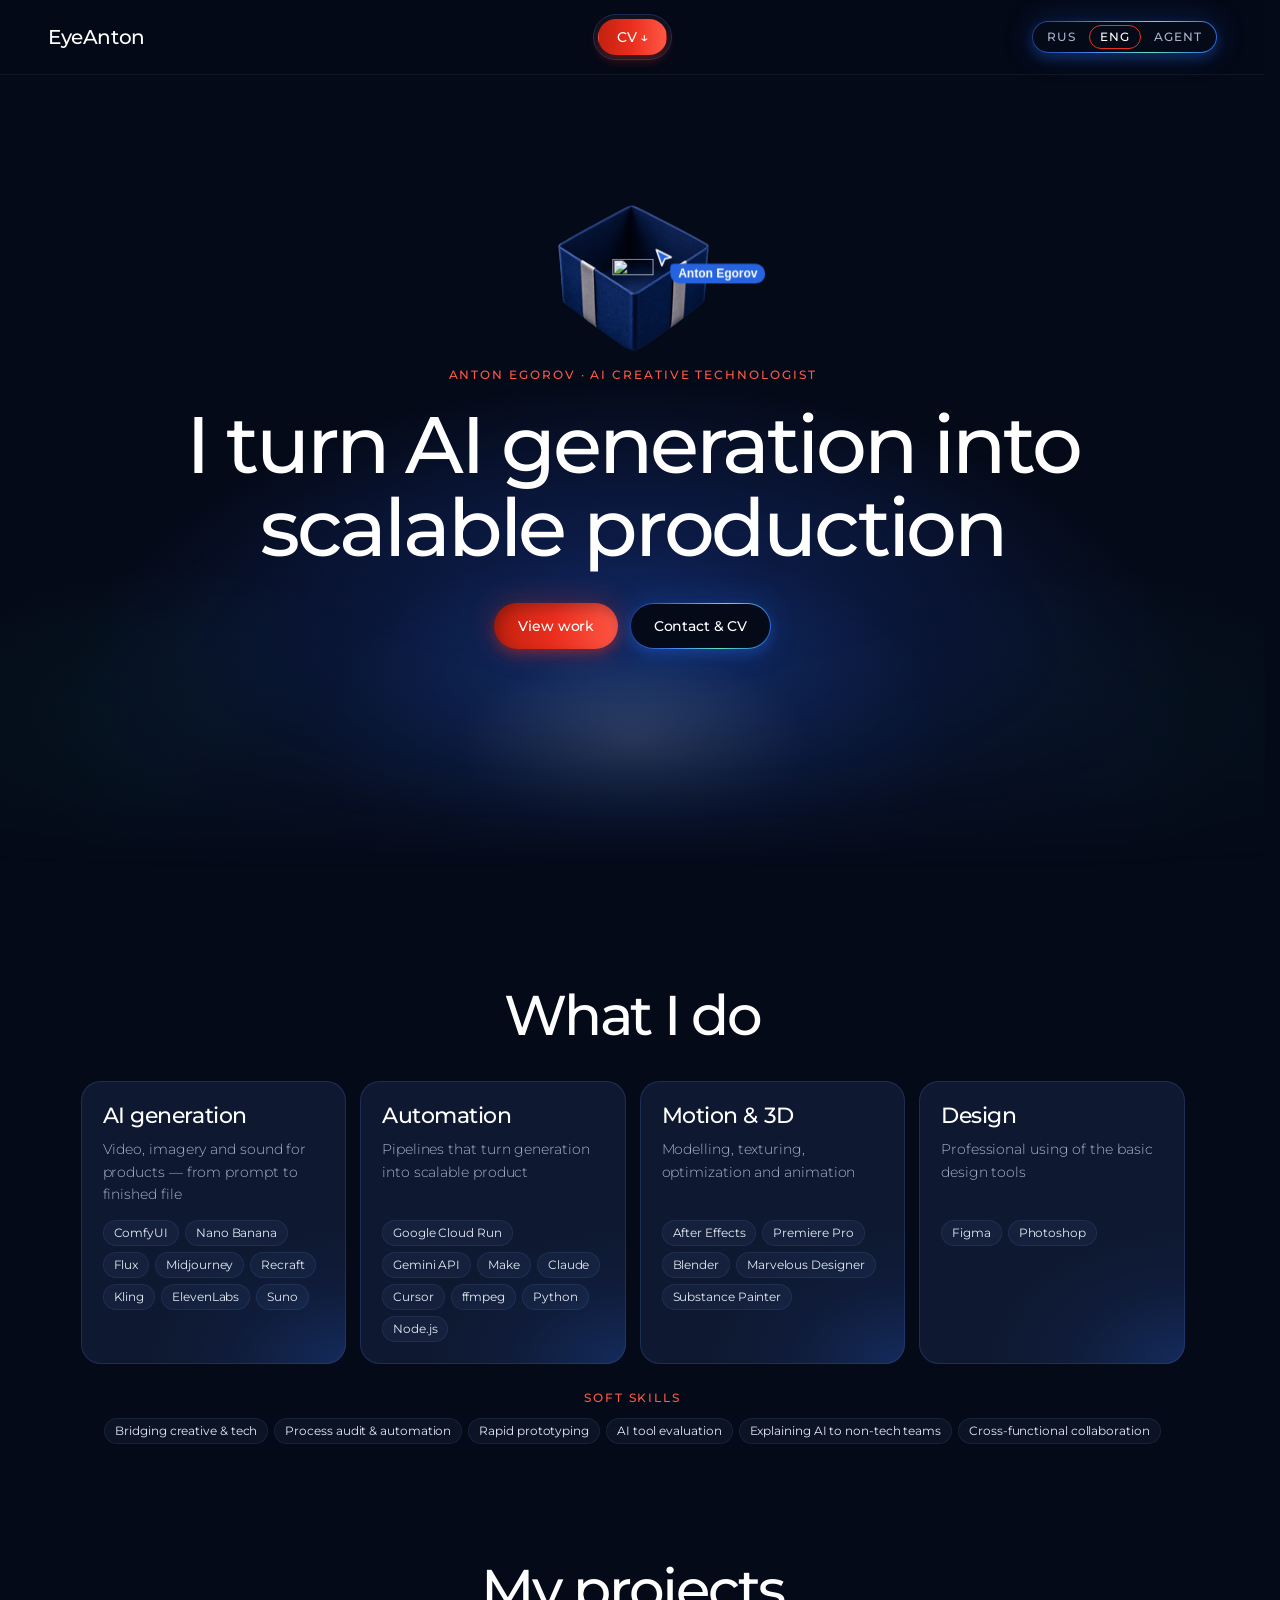
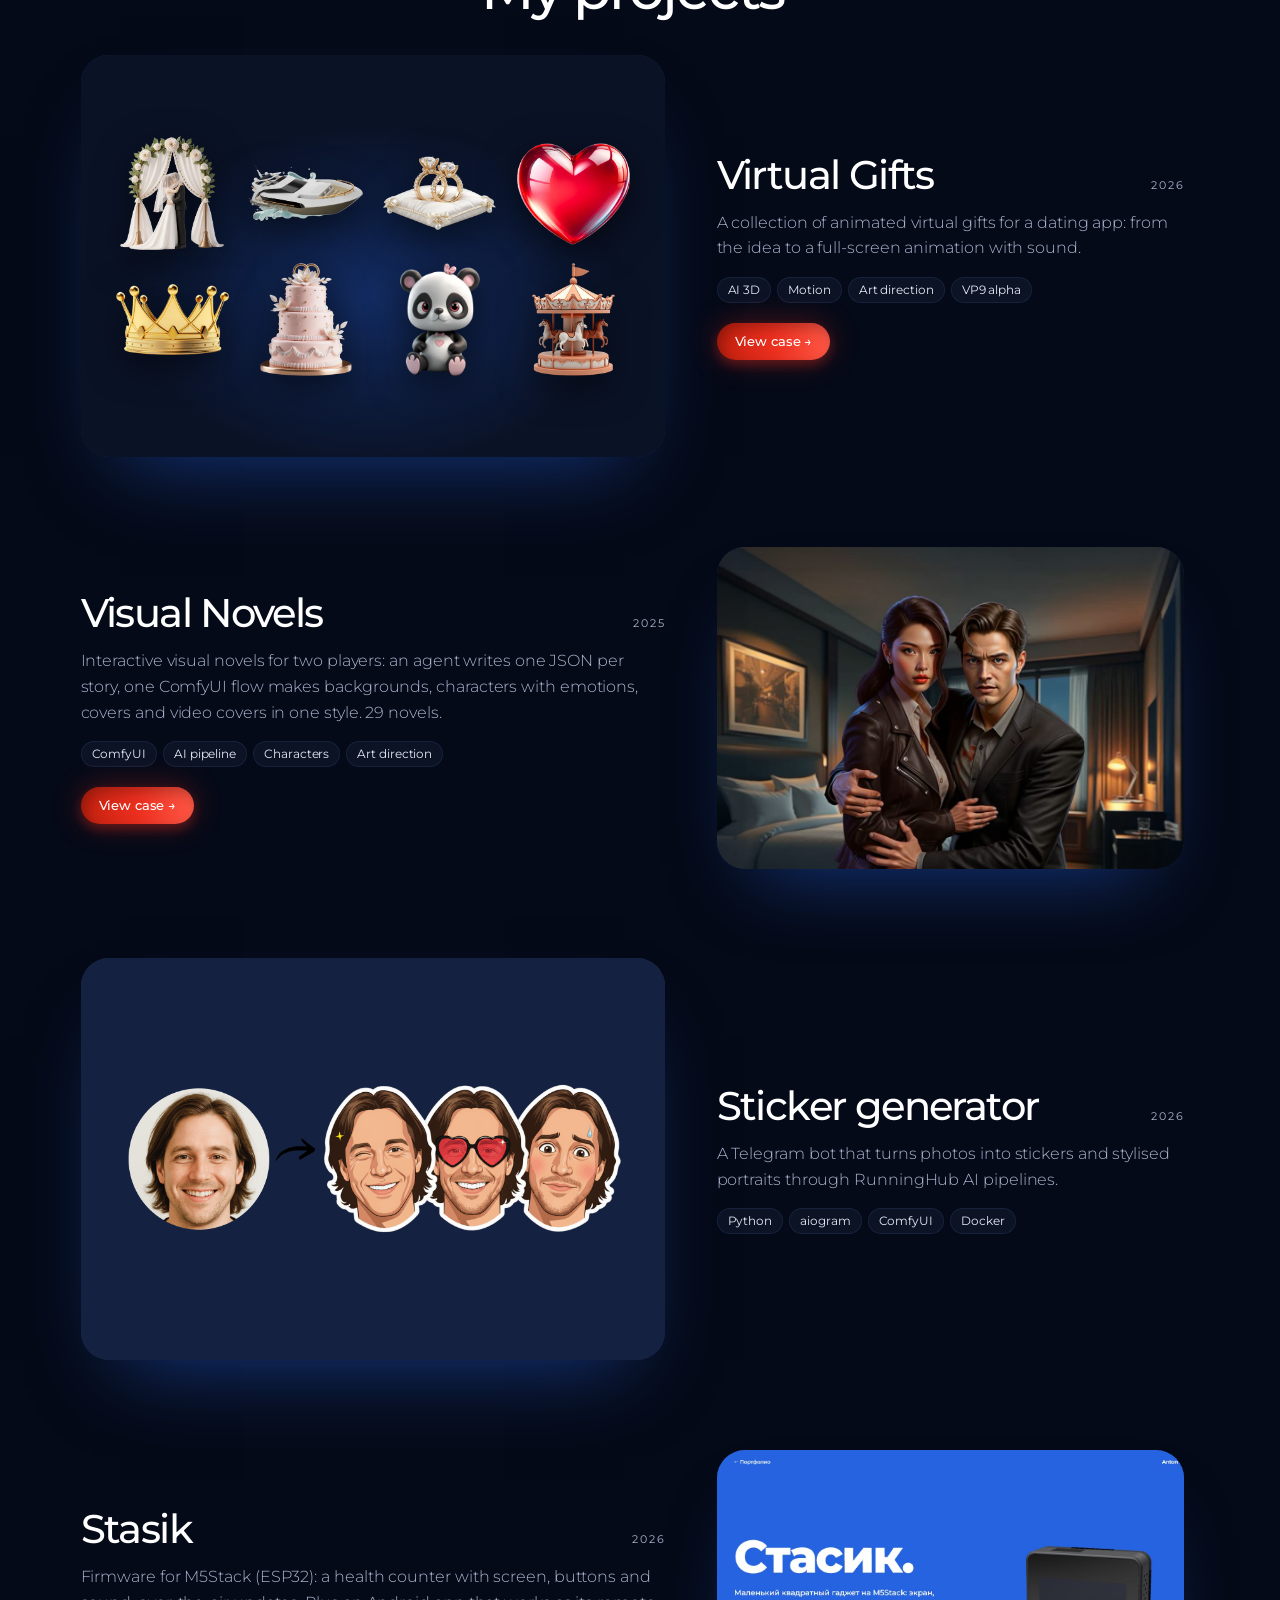
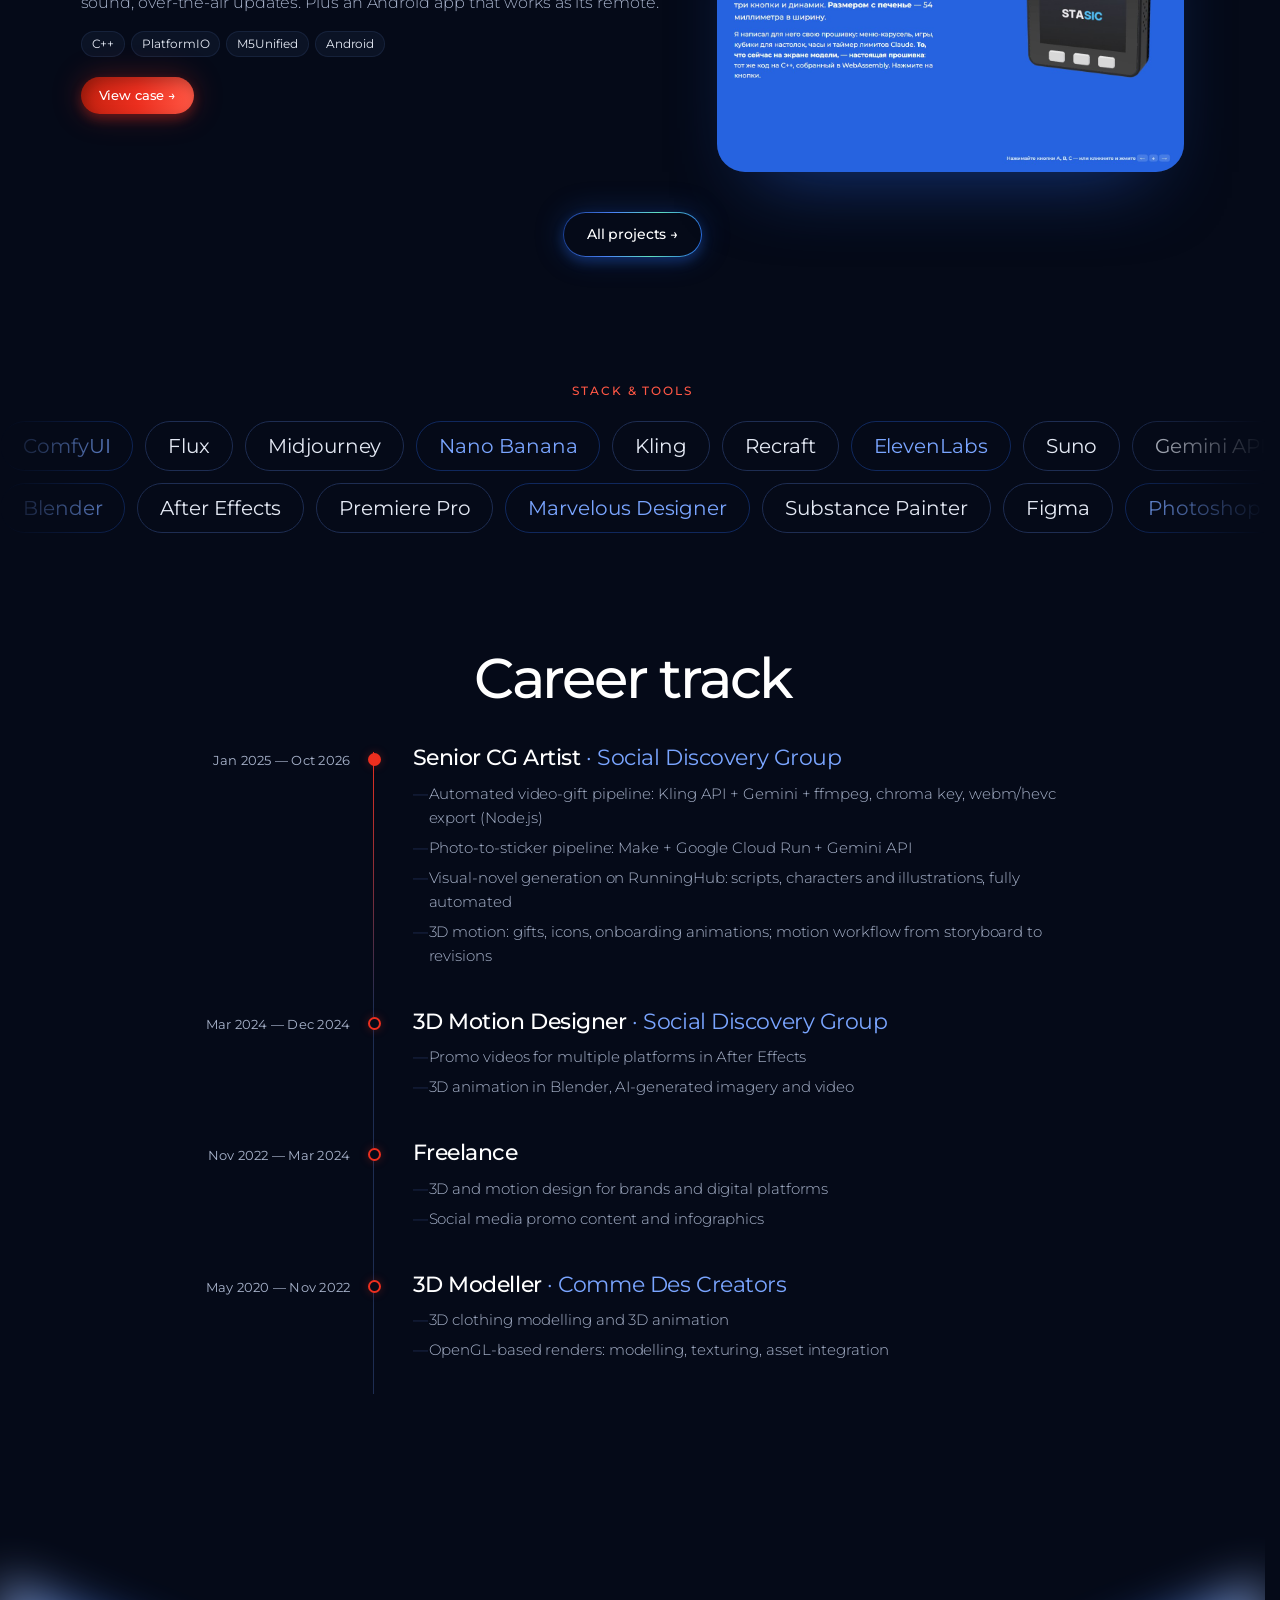
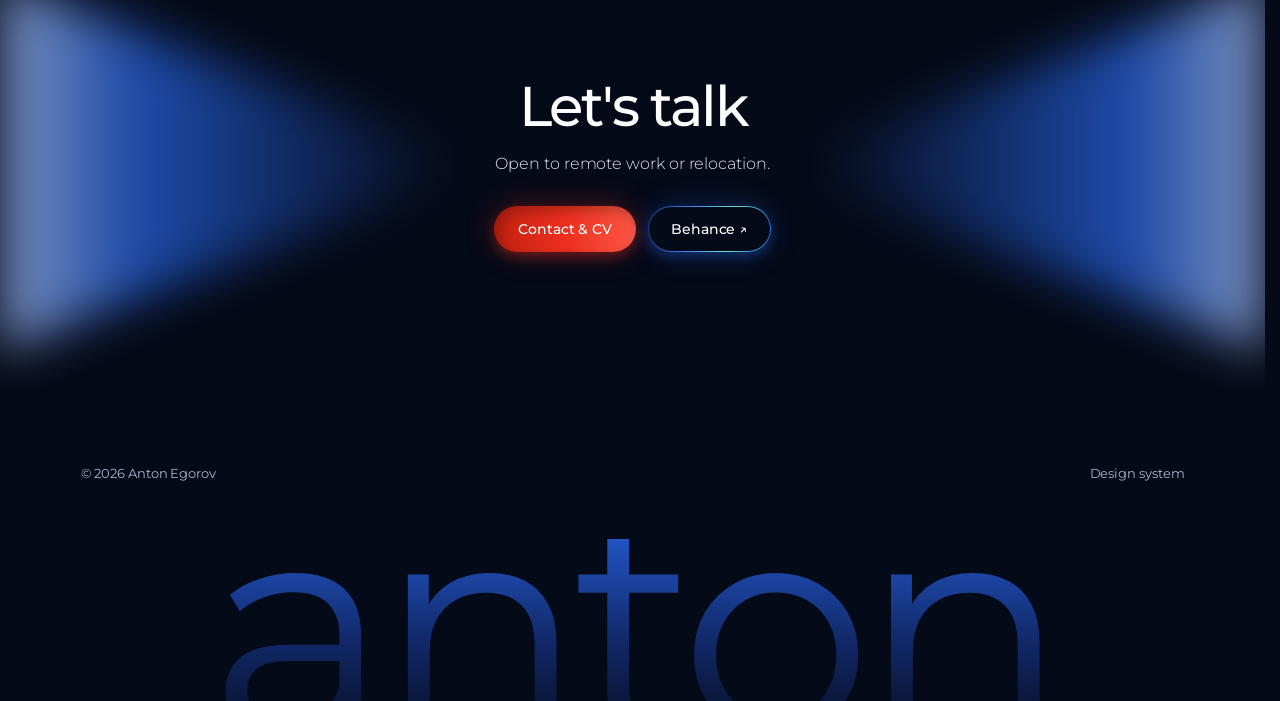
==== commit 48b5c5d3: "Virtual Gifts: export animation, same rail under the header, step numbers, frame + prompt = video, A" ====
--- a/index.html
+++ b/index.html
@@ -23,7 +23,7 @@
   <link rel="stylesheet" href="style.css?v=0a9b2584">
   <link rel="stylesheet" href="https://eyeanton.github.io/feedback-chat/chat.css">
   <link rel="stylesheet" href="case.css?v=680cc887">
-  <link rel="stylesheet" href="gifts.css?v=b4851fe1">
+  <link rel="stylesheet" href="gifts.css?v=fea3c934">
   <style id="baked-hidden">html:not(.i18n-ready) :is([data-block="areas"] [data-i18n="areas.eyebrow"], [data-block="showcase"] [data-i18n="show.eyebrow"], [data-block="exp"] [data-i18n="exp.eyebrow"], [data-block="areas"] [data-i18n="areas.text"], [data-block="hero"] [data-i18n="hero.where"], [data-block="hero"] [data-i18n="hero.lead"], .top nav a[data-i18n="nav.work"], .top nav a[data-i18n="nav.contact"], .top nav a[data-i18n="nav.home"], [data-block="stats"]) { display: none !important; }</style>
 </head>
 <body data-page="home">
@@ -118,6 +118,6 @@
   <script src="guest.js?v=0488b29b"></script>
 
   <script src="gifts.js?v=45cde518"></script>
-  <script src="app.js?v=21e51f00"></script>
+  <script src="app.js?v=c7a683c2"></script>
 </body>
 </html>
--- a/gifts.css
+++ b/gifts.css
@@ -214,7 +214,13 @@
   background: linear-gradient(var(--bg), var(--bg)) padding-box, var(--grad-stroke) border-box;
   border: var(--stroke) solid transparent; box-shadow: var(--glow-sm);
 }
-.gc-pipe:not([data-stop]) li:last-child .gc-step, .gc-pipe li.on .gc-step { background: var(--grad-fill); border: 0; box-shadow: var(--shadow-btn); }
+.gc-pipe:not([data-stop]) li:last-child .gc-step { background: var(--grad-fill); border: 0; box-shadow: var(--shadow-btn); }
+.gc-pipe[data-stop] .gc-step { position: relative; isolation: isolate; }
+.gc-pipe[data-stop] .gc-step::before { /* lights up smoothly: a gradient itself can't be transitioned */
+  content: ""; position: absolute; inset: -1px; z-index: -1; border-radius: 50%;
+  background: var(--grad-fill); box-shadow: var(--shadow-btn); opacity: 0; transition: opacity .5s;
+}
+.gc-pipe li.on .gc-step::before { opacity: 1; }
 .gc-pipe li[data-anchor] { cursor: pointer; }
 .gc-pipe li[data-anchor]:hover b { color: var(--blue-300); }
 .editing .gc-pipe li[data-anchor] { cursor: auto; }
@@ -229,41 +235,103 @@
   .gc-pipe b { align-self: end; }
 }
 
-/* compact copy of the rail under the header (setupRail in app.js) */
+/* the same rail under the header, without descriptions (setupRail in app.js) */
 .gc-dock {
-  position: fixed; left: 0; right: 0; z-index: 9; display: flex; justify-content: center; gap: clamp(8px, 2vw, 28px);
-  padding: 8px var(--gutter); overflow-x: auto; scrollbar-width: none;
-  background: rgba(5, 10, 24, .86); backdrop-filter: blur(14px); -webkit-backdrop-filter: blur(14px);
+  position: fixed; left: 0; right: 0; z-index: 9; display: flex; justify-content: center;
+  padding: 10px var(--gutter) 12px; background: rgba(5, 10, 24, .94); backdrop-filter: blur(14px); -webkit-backdrop-filter: blur(14px);
   border-bottom: 1px solid var(--line);
-  opacity: 0; visibility: hidden; translate: 0 -8px; transition: opacity .2s, translate .2s, visibility .2s;
-}
-.gc-dock::-webkit-scrollbar { display: none; }
-.gc-dock.on { opacity: 1; visibility: visible; translate: 0 0; }
-.gc-dock button {
-  flex: none; display: flex; align-items: center; gap: 8px; padding: 4px 8px 4px 4px; background: none; border: 0; border-radius: var(--pill);
-  color: var(--muted); font: var(--fw-medium) 13px/1 var(--font); white-space: nowrap; cursor: pointer; transition: color .2s;
-}
-.gc-dock button:hover, .gc-dock button.on { color: var(--white); }
-.gc-dock span {
-  display: grid; place-items: center; width: 26px; height: 26px; border-radius: 50%; border: 1px solid var(--blue-400);
-  font-size: 11px; color: var(--white);
-}
-.gc-dock button.on span { background: var(--grad-fill); border-color: transparent; box-shadow: var(--shadow-btn); }
-@media (max-width: 760px) { .gc-dock { justify-content: flex-start; } }
+  opacity: 0; visibility: hidden; transition: opacity .15s, visibility .15s;
+}
+.gc-dock.on { opacity: 1; visibility: visible; }
+.gc-dock .gc-pipe { flex: none; max-width: 100%; }
+.gc-dock .gc-pipe li { gap: 0; }
+.gc-dock .gc-pipe b { font-size: 15px; }
+@media (max-width: 960px) {
+  .gc-dock .gc-pipe { grid-template-columns: repeat(var(--n, 4), minmax(0, 1fr)); gap: 6px; }
+  .gc-dock .gc-pipe::before { left: 0; right: 0; top: 16px; bottom: auto; width: auto; height: 1px;
+    background: linear-gradient(90deg, var(--blue-800), var(--blue-400) 40%, var(--teal-300) 80%, transparent); }
+  .gc-dock .gc-pipe li { display: flex; padding: 0; }
+  .gc-dock .gc-pipe .gc-step { width: 32px; height: 32px; margin: 0 0 6px; font-size: 12px; }
+  .gc-dock .gc-pipe b { font-size: 12px; line-height: 1.2; align-self: auto; }
+}
+
+/* the big blue step number instead of an eyebrow */
+:is(.pb-chain, .pb-export) .sec-head .eyebrow {
+  margin-bottom: 10px; font: var(--fw-medium) 56px/.9 var(--font); letter-spacing: var(--track-tight); text-transform: none;
+  background: var(--grad-wordmark); -webkit-background-clip: text; background-clip: text; color: transparent;
+}
+
+/* ---------- export animation (runExport in app.js) ---------- */
+.gc-x { position: relative; display: grid; grid-template-columns: minmax(150px, 220px) 72px minmax(0, 1fr) 200px; align-items: center; gap: clamp(16px, 3vw, 40px); }
+.gc-x-src { position: relative; aspect-ratio: 1; display: grid; place-items: center; }
+.gc-x-preview { position: absolute; inset: 0; border-radius: var(--radius); overflow: hidden; background: repeating-conic-gradient(rgb(255 255 255 / .1) 0 25%, transparent 0 50%) 0 0 / 20px 20px; transition: scale .7s cubic-bezier(.5, 0, .3, 1), opacity .7s; }
+.gc-x-preview video { width: 100%; height: 100%; object-fit: contain; display: block; }
+.gc-x-mov { opacity: 0; scale: .7; transition: opacity .3s .45s, scale .3s .45s; }
+.gc-x-mov.fly { position: absolute; opacity: 1; scale: 1; transition: none; z-index: 2; pointer-events: none; }
+.gc-x.shrink .gc-x-preview { scale: .25; opacity: 0; }
+.gc-x.shrink .gc-x-mov { opacity: 1; scale: 1; }
+/* same page as the CV icon on the home page: rounded, top-right corner folded */
+.gc-file {
+  position: relative; display: grid; place-items: end center; width: 58px; aspect-ratio: 210 / 297; padding-bottom: 9px; overflow: hidden; border-radius: 6px; background: var(--white);
+  clip-path: polygon(0 0, calc(100% - 12px) 0, 100% 12px, 100% 100%, 0 100%);
+}
+.gc-file::after { content: ""; position: absolute; top: 0; right: 0; width: 12px; height: 12px; border-bottom-left-radius: 3px; background: linear-gradient(to bottom left, transparent 50%, #c9d1e3 50%); box-shadow: -1px 1px 2px rgb(0 0 0 / .25); }
+.gc-file em { font: var(--fw-medium) 11px/1 var(--font); font-style: normal; letter-spacing: .04em; color: var(--blue-700, #1d3a8a); }
+.gc-x-script { display: grid; place-items: center; width: 72px; height: 72px; border-radius: 18px; background: var(--ink-2); border: 1px solid var(--blue-400); transition: box-shadow .3s; }
+.gc-x-script svg { width: 34px; height: 34px; fill: none; stroke: var(--white); stroke-width: 2; stroke-linecap: round; stroke-linejoin: round; }
+.gc-x.running .gc-x-script { animation: gc-x-pulse 1.1s ease-in-out infinite; }
+@keyframes gc-x-pulse { 50% { box-shadow: 0 0 0 7px rgb(90 130 255 / .22); } }
+.gc-x-bars { display: flex; flex-direction: column; gap: 14px; min-width: 0; }
+.gc-x-row { display: flex; flex-direction: column; gap: 6px; opacity: .35; transition: opacity .3s; }
+.gc-x-row.run, .gc-x-row.ok { opacity: 1; }
+.gc-x-row b { font-weight: var(--fw-light); font-size: 15px; }
+.gc-x-row.last b { font-weight: var(--fw-medium); }
+.gc-x-bar { height: 6px; border-radius: 3px; background: var(--ink-2); overflow: hidden; }
+.gc-x-bar i { display: block; width: 0; height: 100%; border-radius: 3px; background: var(--blue-400); }
+.gc-x-row.run .gc-x-bar i { width: 100%; transition: width 1.1s linear; }
+.gc-x-row.last.run .gc-x-bar i { transition-duration: 1.45s; }
+.gc-x-row.ok .gc-x-bar i { width: 100%; }
+.gc-x-row.last.ok .gc-x-bar i { background: var(--grad-fill); }
+.gc-x-out { display: flex; flex-direction: column; gap: 12px; padding: 14px; border: 1px dashed transparent; border-radius: var(--radius); transition: border-color .4s, background .4s; }
+.gc-x.packed .gc-x-out { border: 1px solid var(--blue-400); background: var(--ink-2); }
+.gc-x-folder { opacity: 0; font-size: 13px; color: var(--blue-300); transition: opacity .4s; }
+.gc-x-tile { display: flex; align-items: center; gap: 10px; min-width: 0; opacity: 0; scale: .7; transition: opacity .3s, scale .3s; }
+.gc-x-tile.on { opacity: 1; scale: 1; }
+.gc-x-tile .gc-file { flex: none; width: 36px; padding-bottom: 5px; }
+.gc-x-tile .gc-file em { font-size: 7px; }
+.gc-x-tile code { font-size: 12px; overflow-wrap: anywhere; opacity: 0; transition: opacity .4s; }
+.gc-x.packed :is(.gc-x-folder, .gc-x-tile code) { opacity: 1; }
+.gc-x-again { position: absolute; right: 0; bottom: -44px; width: 34px; height: 34px; border-radius: 50%; border: 1px solid var(--line); background: none; color: var(--muted); font-size: 16px; cursor: pointer; opacity: 0; pointer-events: none; transition: opacity .3s, color .2s; }
+.gc-x.done .gc-x-again { opacity: 1; pointer-events: auto; }
+.gc-x-again:hover { color: var(--white); }
+.editing .gc-x-again { display: none; }
+@media (max-width: 760px) {
+  .gc-x { grid-template-columns: 1fr; justify-items: center; }
+  .gc-x-src { width: min(220px, 70%); }
+  .gc-x-bars, .gc-x-out { width: 100%; }
+  .gc-x-again { bottom: -40px; }
+}
 
 /* ---------- chain: a story as an equation (frame + prompt = video) ---------- */
 .gc-chain { display: flex; align-items: flex-start; justify-content: center; gap: clamp(12px, 2vw, 24px); }
 .gc-link { flex: 1 1 0; min-width: 0; max-width: 460px; margin: 0; display: flex; flex-direction: column; gap: 10px; }
-.gc-link:has(.gc-link-frames) { flex-grow: 1.6; max-width: 640px; }
+.gc-link:has(.gc-link-frames) { flex-grow: 1.6; max-width: 640px; align-self: center; }
 .gc-link figcaption { color: var(--muted); font-size: 14px; font-weight: var(--fw-light); text-align: center; }
 .gc-op { flex: none; align-self: flex-start; margin-top: clamp(60px, 9vw, 130px); font: var(--fw-medium) clamp(24px, 3vw, 40px)/1 var(--font); color: var(--blue-300); }
 .gc-link-media { aspect-ratio: 1; border-radius: var(--radius); overflow: hidden; background: var(--ink-2); display: grid; }
 .gc-link-media > * { grid-area: 1 / 1; }
 .gc-link-media img, .gc-link-media video { width: 100%; height: 100%; object-fit: contain; display: block; }
+.gc-link-media.green { background: #04f008; }
+.gc-link-ae { place-items: center; background: radial-gradient(circle at 50% 40%, var(--blue-900, #0e1830), var(--ink-2)); }
+.gc-link-ae b { display: grid; place-items: center; width: 44%; aspect-ratio: 1; border-radius: 22%; background: #00005b; border: 3px solid #9999ff; color: #9999ff; font: var(--fw-medium) clamp(28px, 4vw, 56px)/1 var(--font); }
+.gc-op { position: relative; }
+.gc-link-fly { position: absolute; left: 50%; top: 50%; width: 56px; height: 56px; margin: -28px 0 0 -28px; object-fit: contain; pointer-events: none; animation: gc-link-fly 2.4s ease-in infinite; }
+@keyframes gc-link-fly { 0% { translate: -60px 0; scale: 1; opacity: 0; } 15% { opacity: 1; } 80% { opacity: 1; } 100% { translate: 70px 0; scale: .25; opacity: 0; } }
+@media (prefers-reduced-motion: reduce) { .gc-link-fly { display: none; } }
 .gc-link-media.alpha { background: repeating-conic-gradient(rgb(255 255 255 / .1) 0 25%, transparent 0 50%) 0 0 / 24px 24px; }
 .gc-link-frames { display: grid; grid-auto-flow: column; grid-auto-columns: minmax(0, 1fr); gap: 8px; }
 .gc-link-frames img { width: 100%; aspect-ratio: 1; object-fit: contain; border-radius: 12px; background: var(--ink-2); display: block; }
-.gc-link-text { aspect-ratio: 1; margin: 0; padding: clamp(16px, 2vw, 24px); overflow: auto; border-radius: var(--radius); background: var(--ink-2); font-size: 15px; font-weight: var(--fw-light); line-height: 1.5; }
+.gc-link-text { display: flex; align-items: center; justify-content: center; text-align: center; aspect-ratio: 1; margin: 0; padding: clamp(16px, 2vw, 24px); overflow: auto; border-radius: var(--radius); background: var(--ink-2); font-size: 15px; font-weight: var(--fw-light); line-height: 1.5; }
 .gc-files { margin: 0; padding: clamp(16px, 2vw, 24px); list-style: none; min-height: 100%; aspect-ratio: 1; border-radius: var(--radius); background: var(--ink-2); display: flex; flex-direction: column; justify-content: center; gap: 12px; }
 .gc-files li { display: flex; align-items: center; justify-content: space-between; gap: 12px; min-width: 0; }
 .gc-files li:first-child { color: var(--muted); }
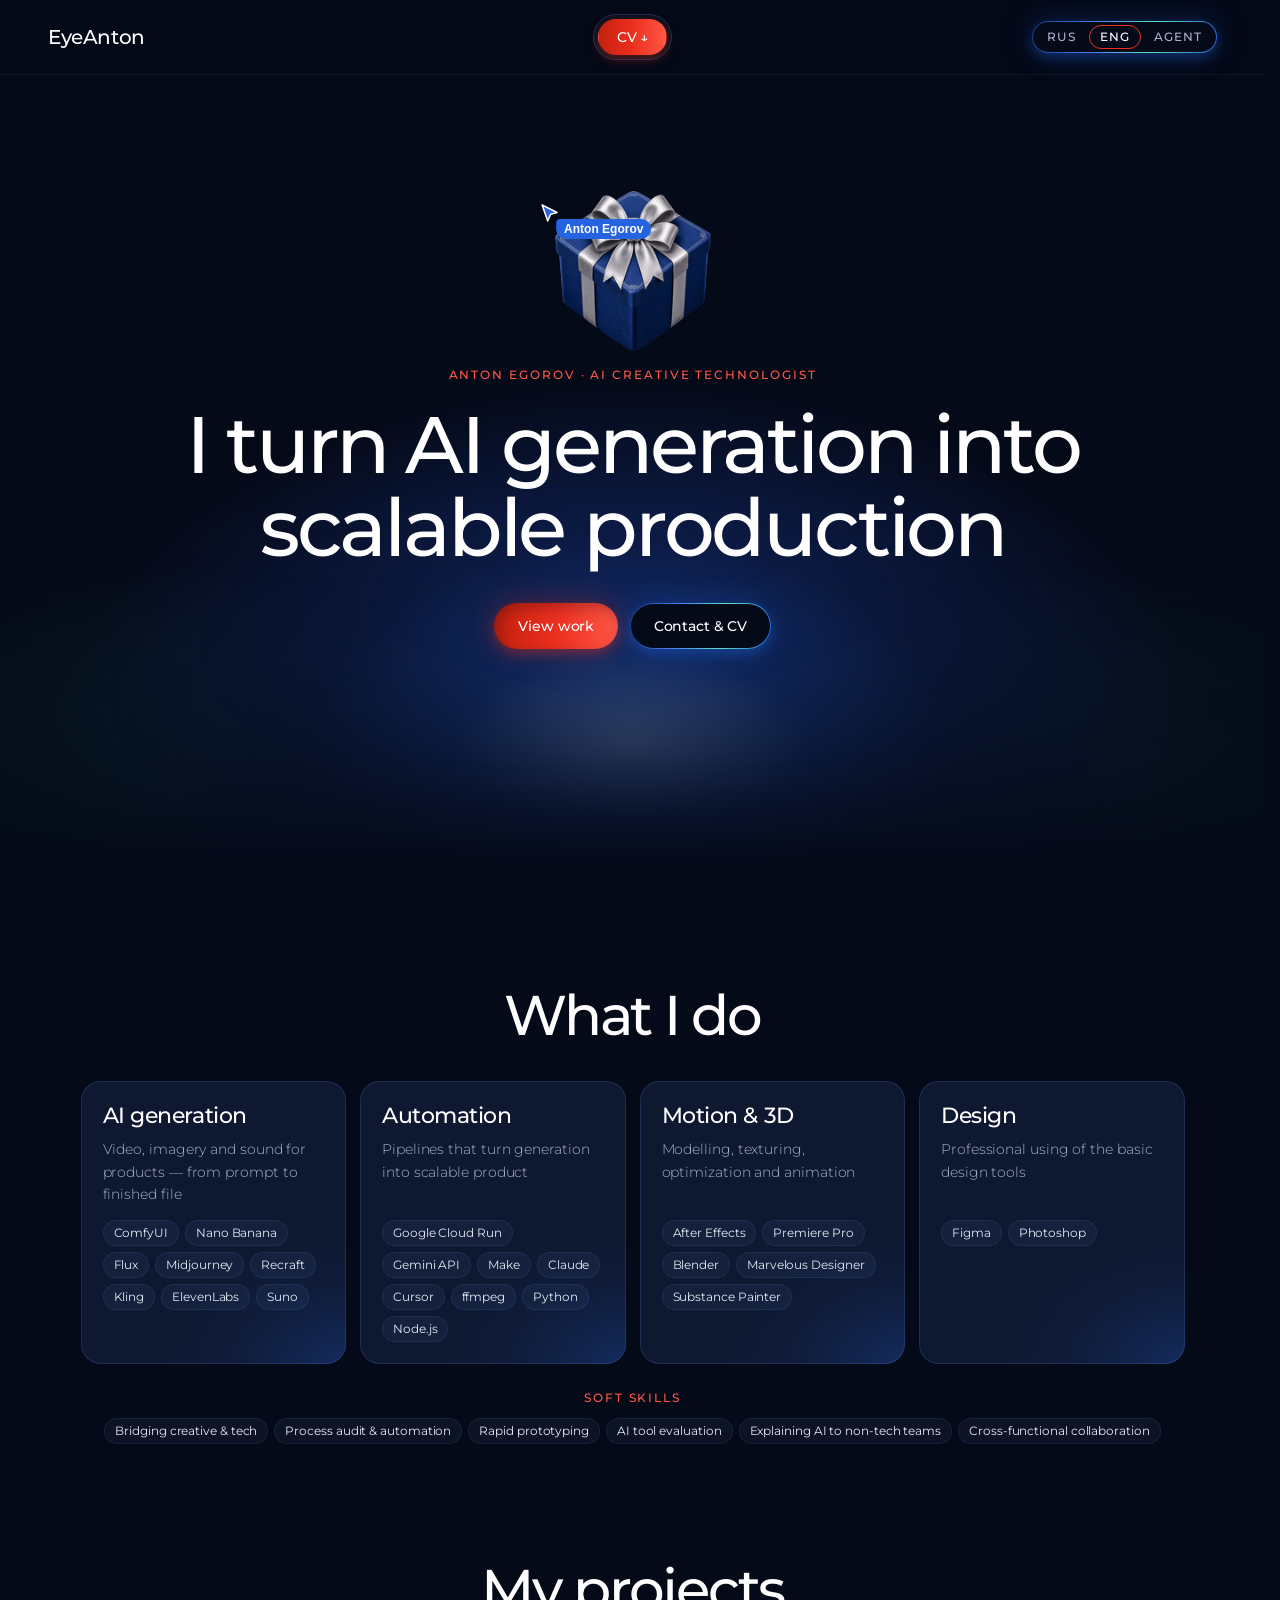
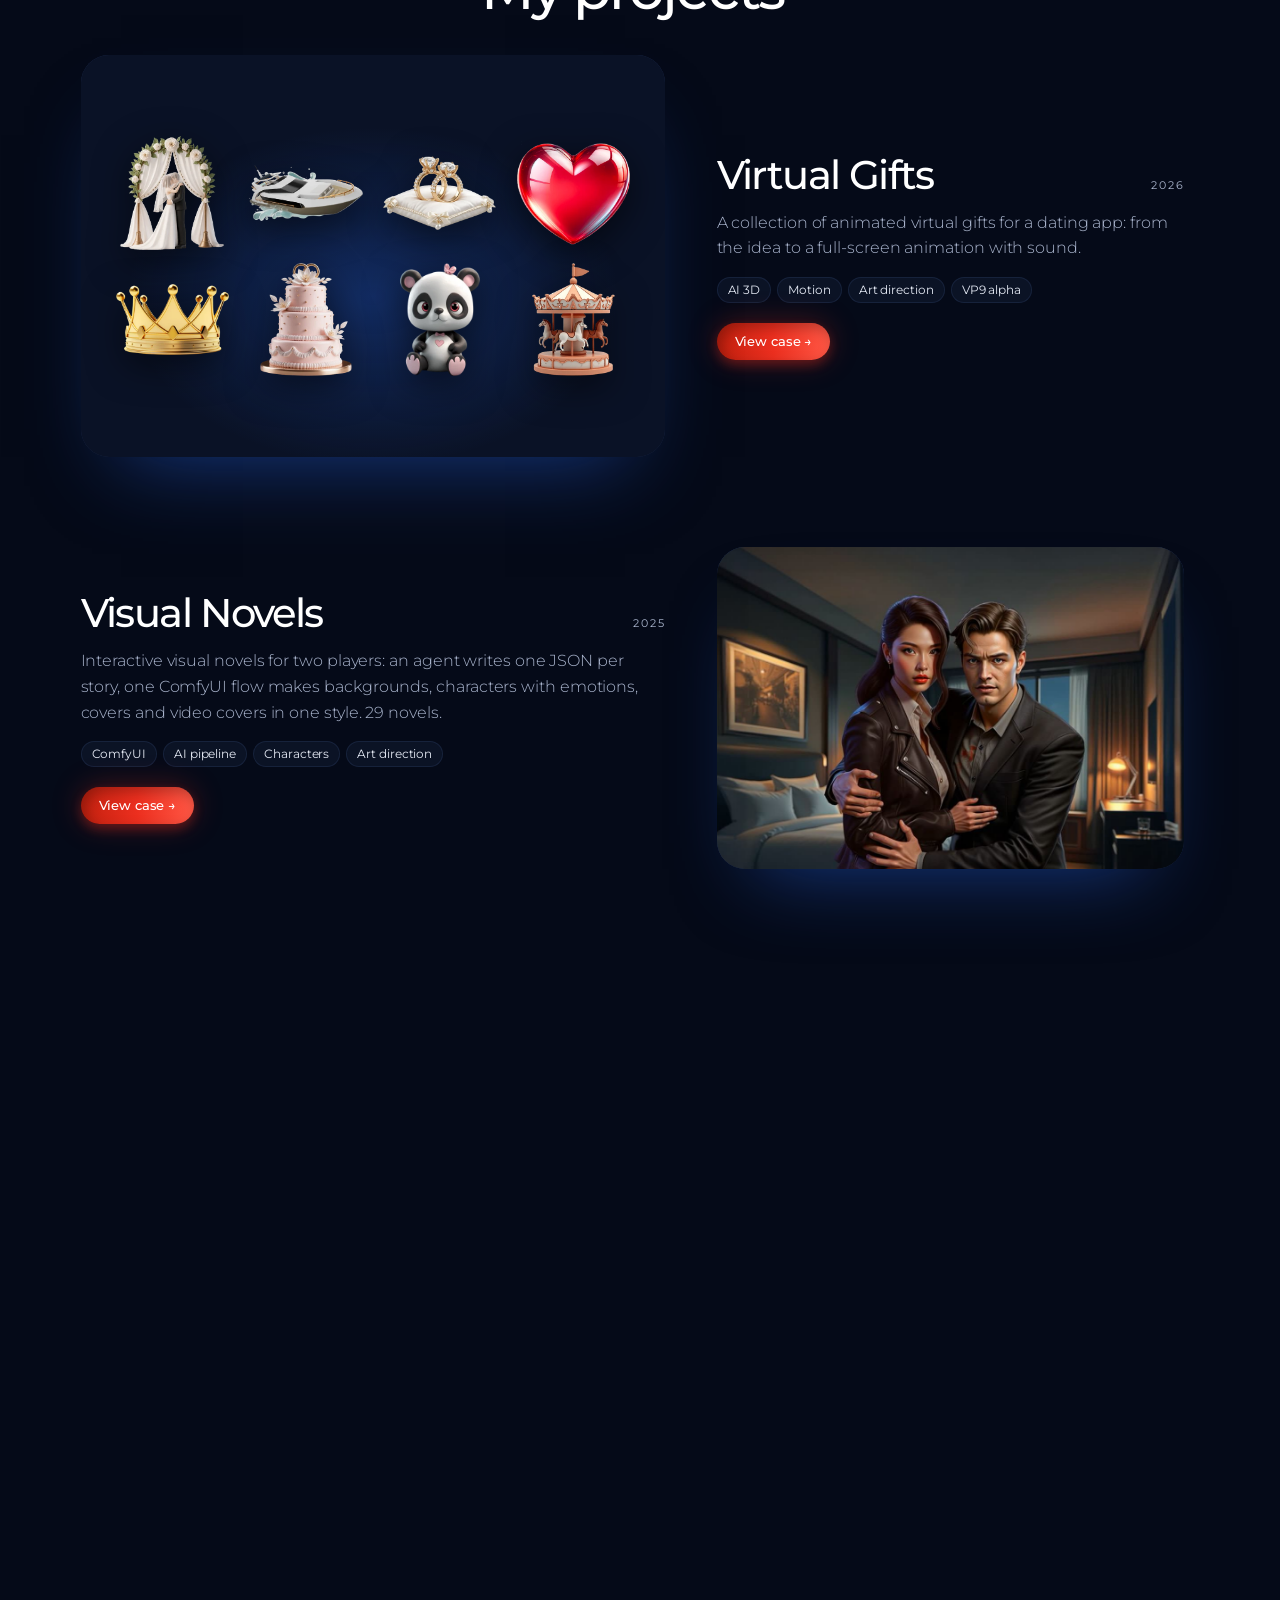
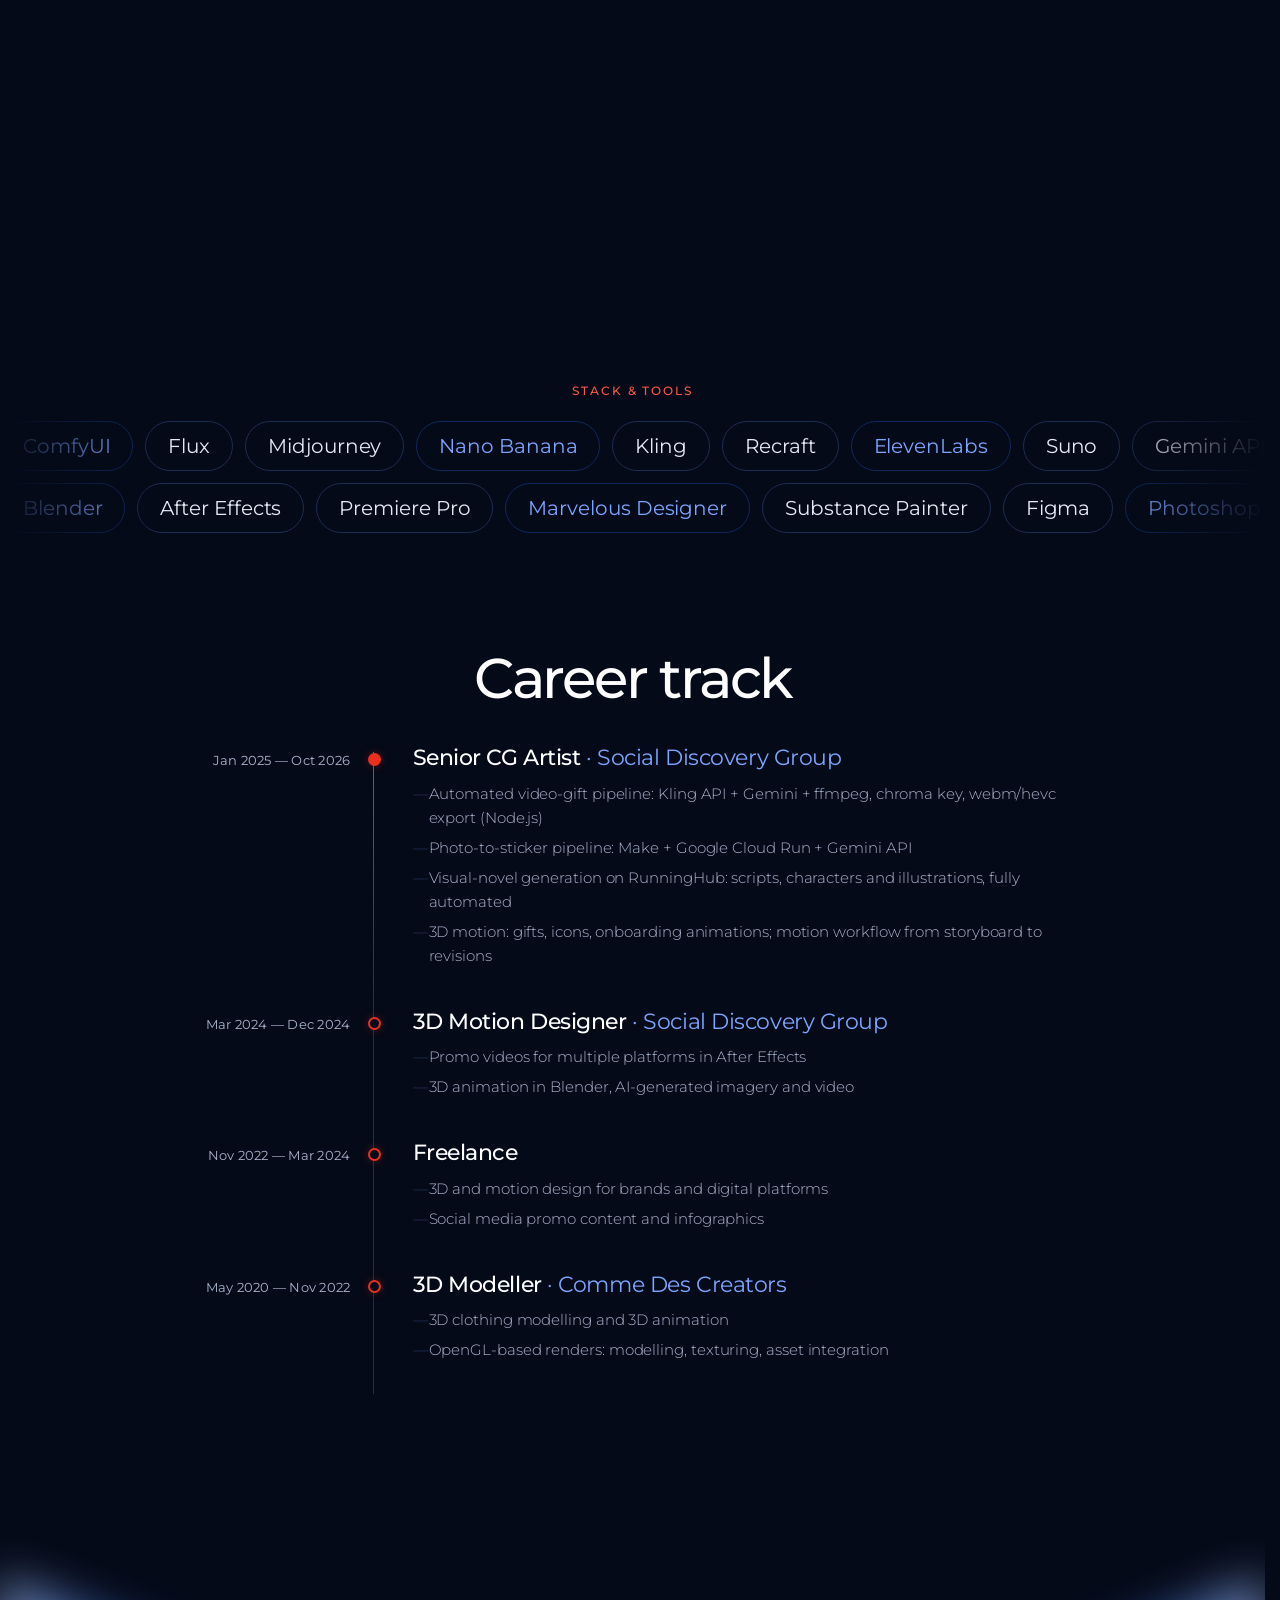
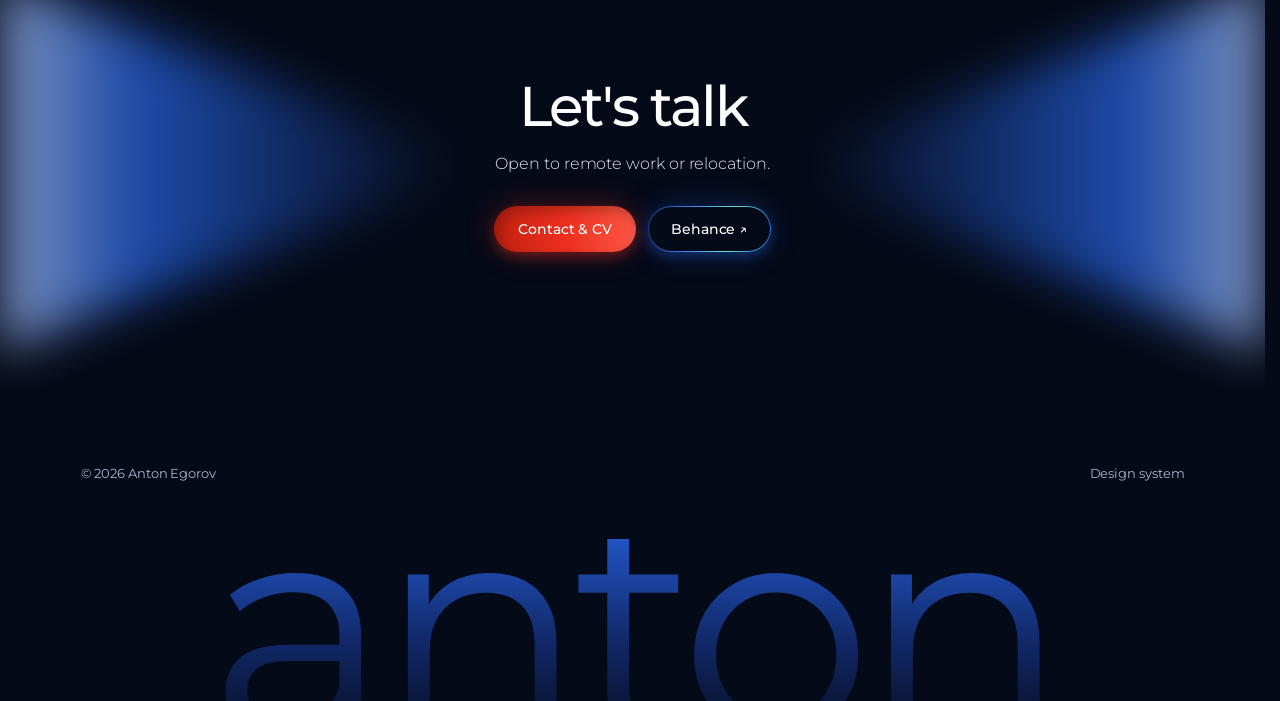
==== commit c879f88b: "Link preview: new og.jpg matching current hero (box with gift, centered) Co-Authored-By: Claude Opus" ====
--- a/index.html
+++ b/index.html
@@ -10,7 +10,7 @@
   <meta property="og:description" content="Антон Егоров, AI Creative Technologist: AI-генерация, motion/3D и автоматизация креативного продакшена. Портфолио и резюме.">
   <meta property="og:type" content="website">
   <meta property="og:url" content="https://eyeanton.github.io/">
-  <meta property="og:image" content="https://eyeanton.github.io/assets/og.jpg">
+  <meta property="og:image" content="https://eyeanton.github.io/assets/og.jpg?v=2">
   <meta property="og:image:width" content="1200">
   <meta property="og:image:height" content="630">
   <meta name="twitter:card" content="summary_large_image">
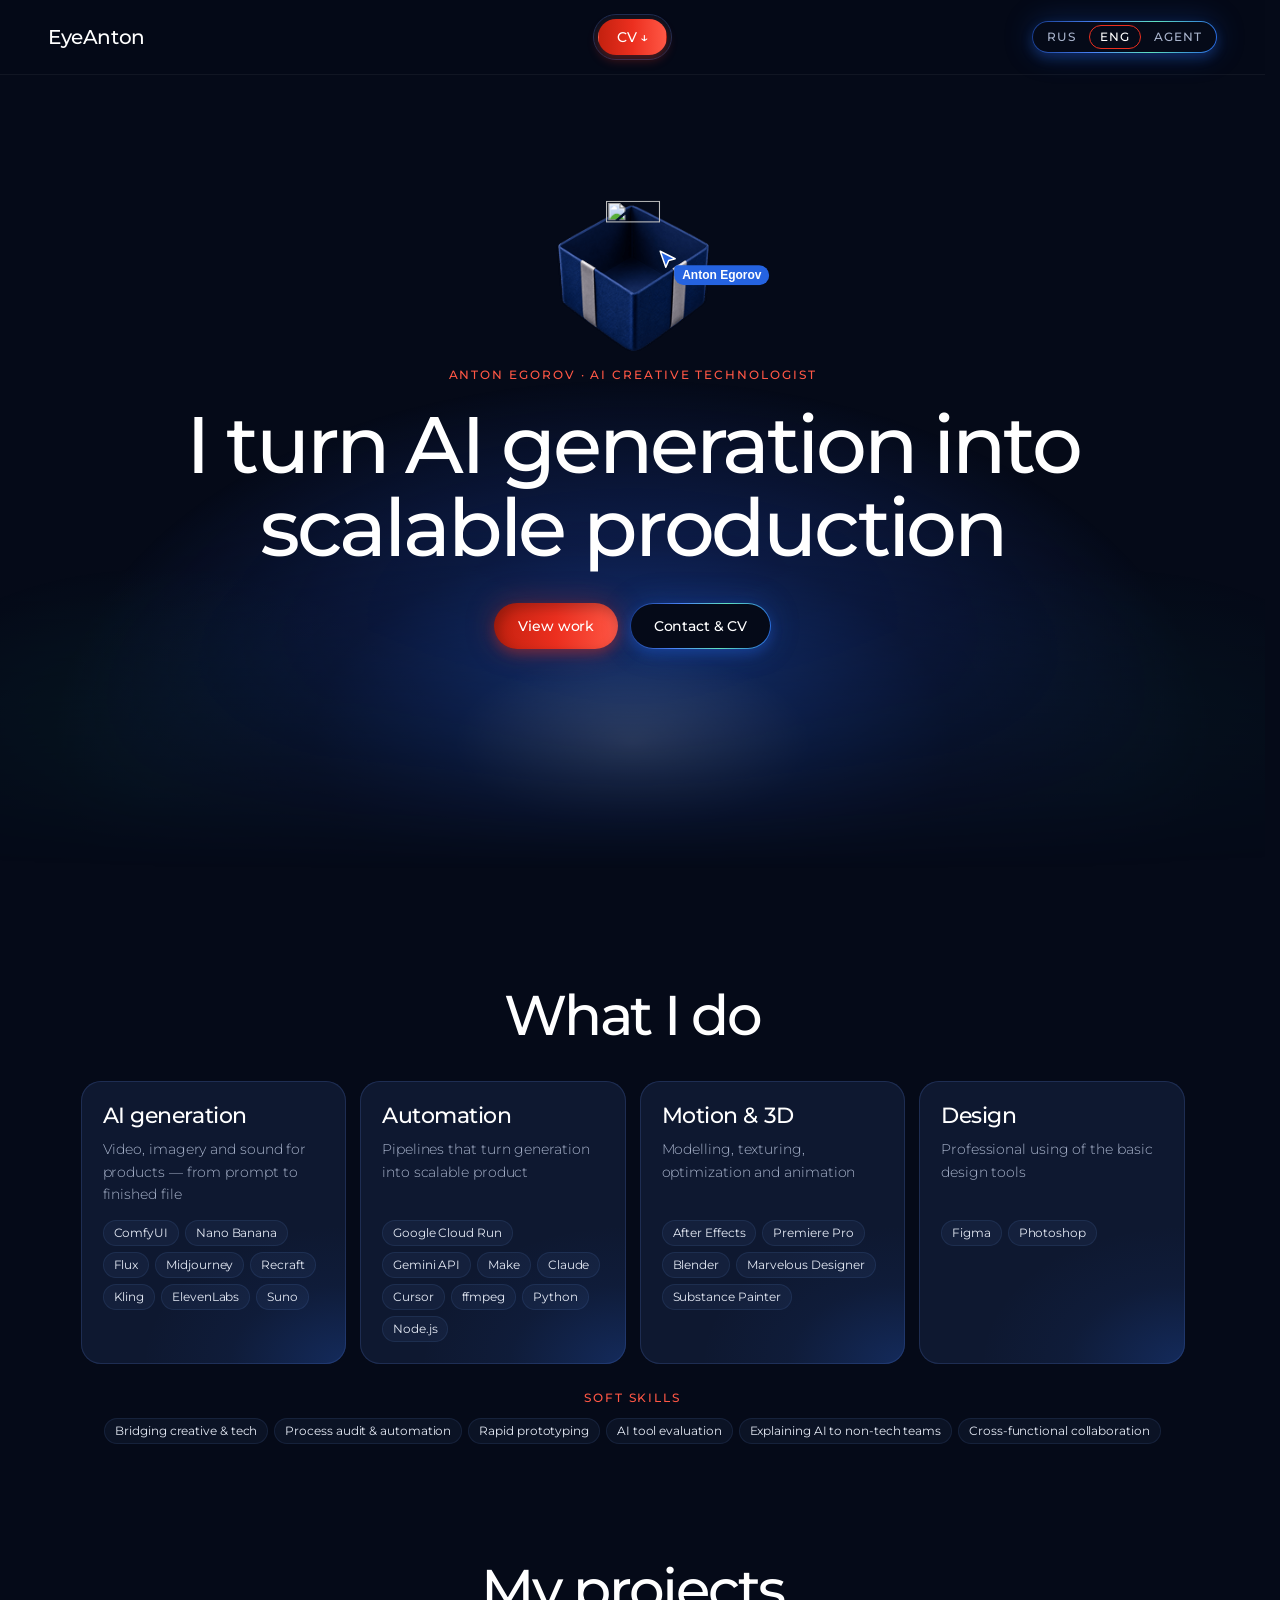
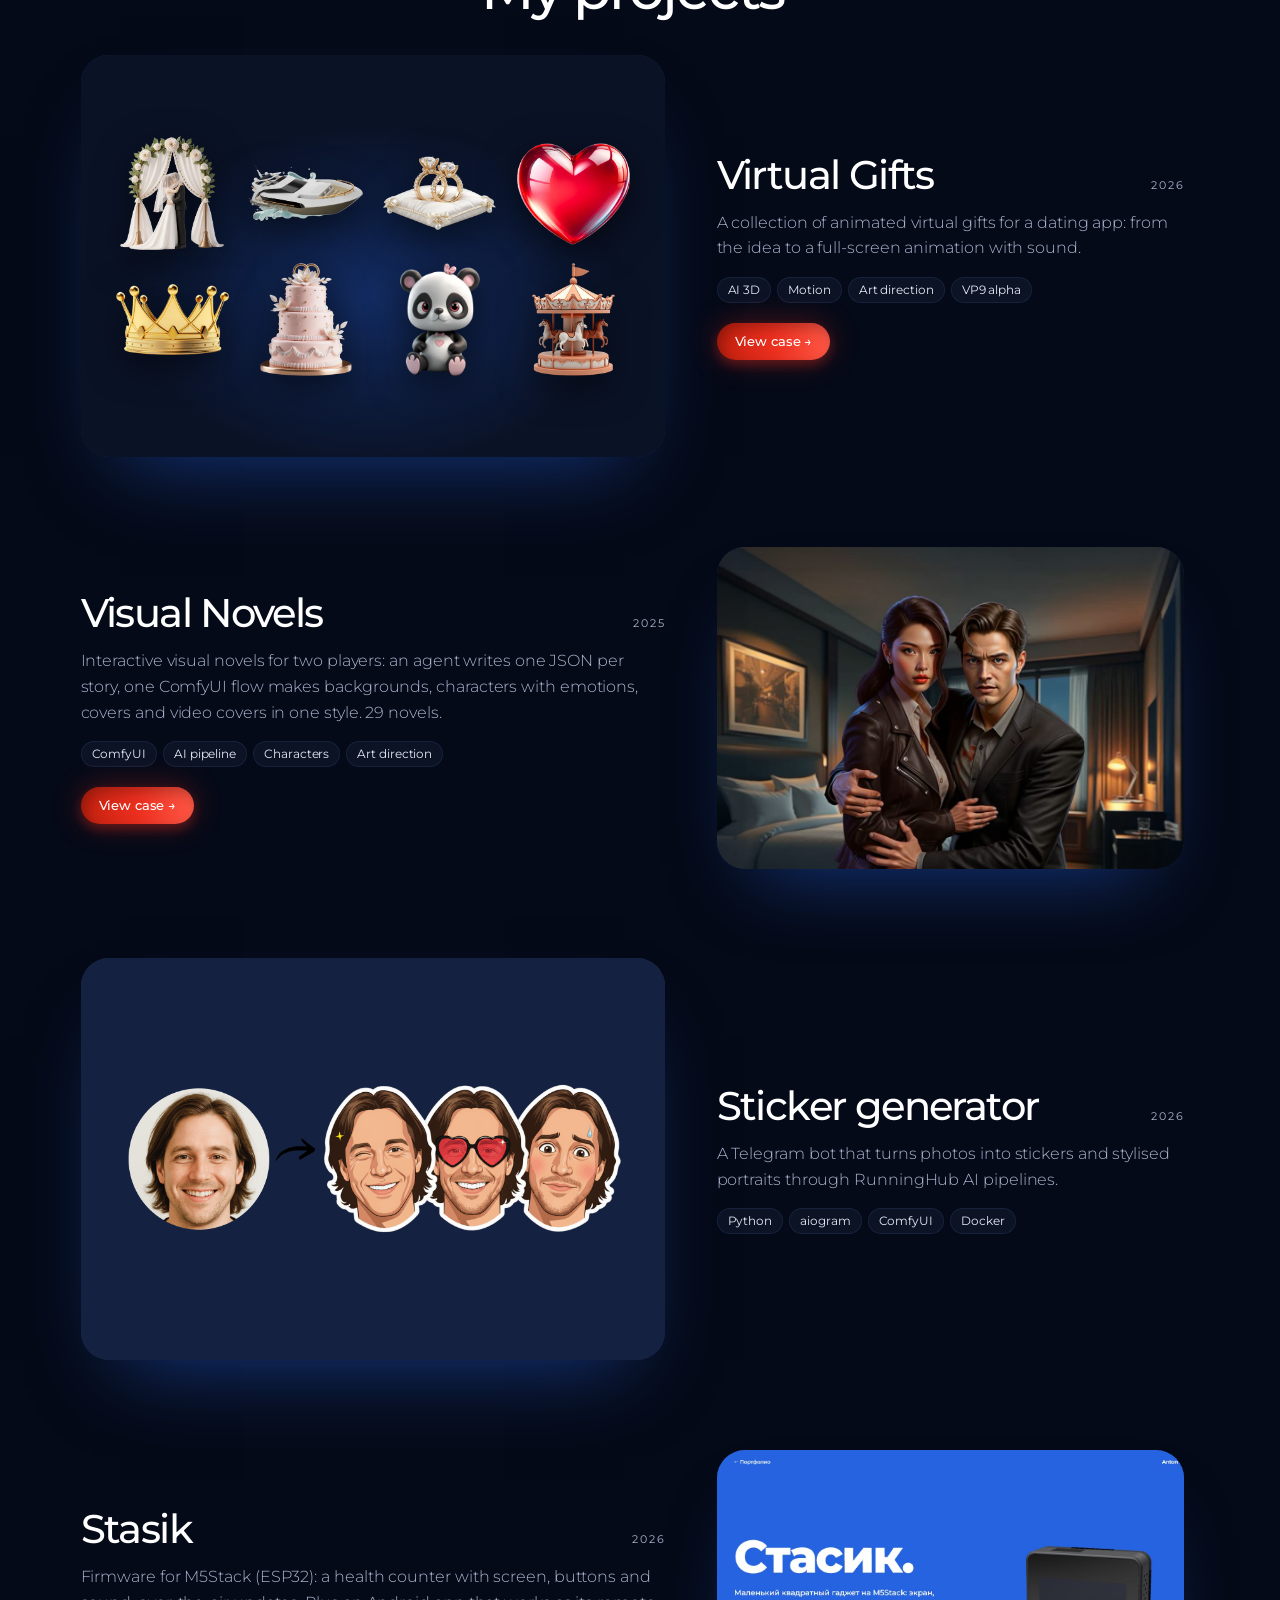
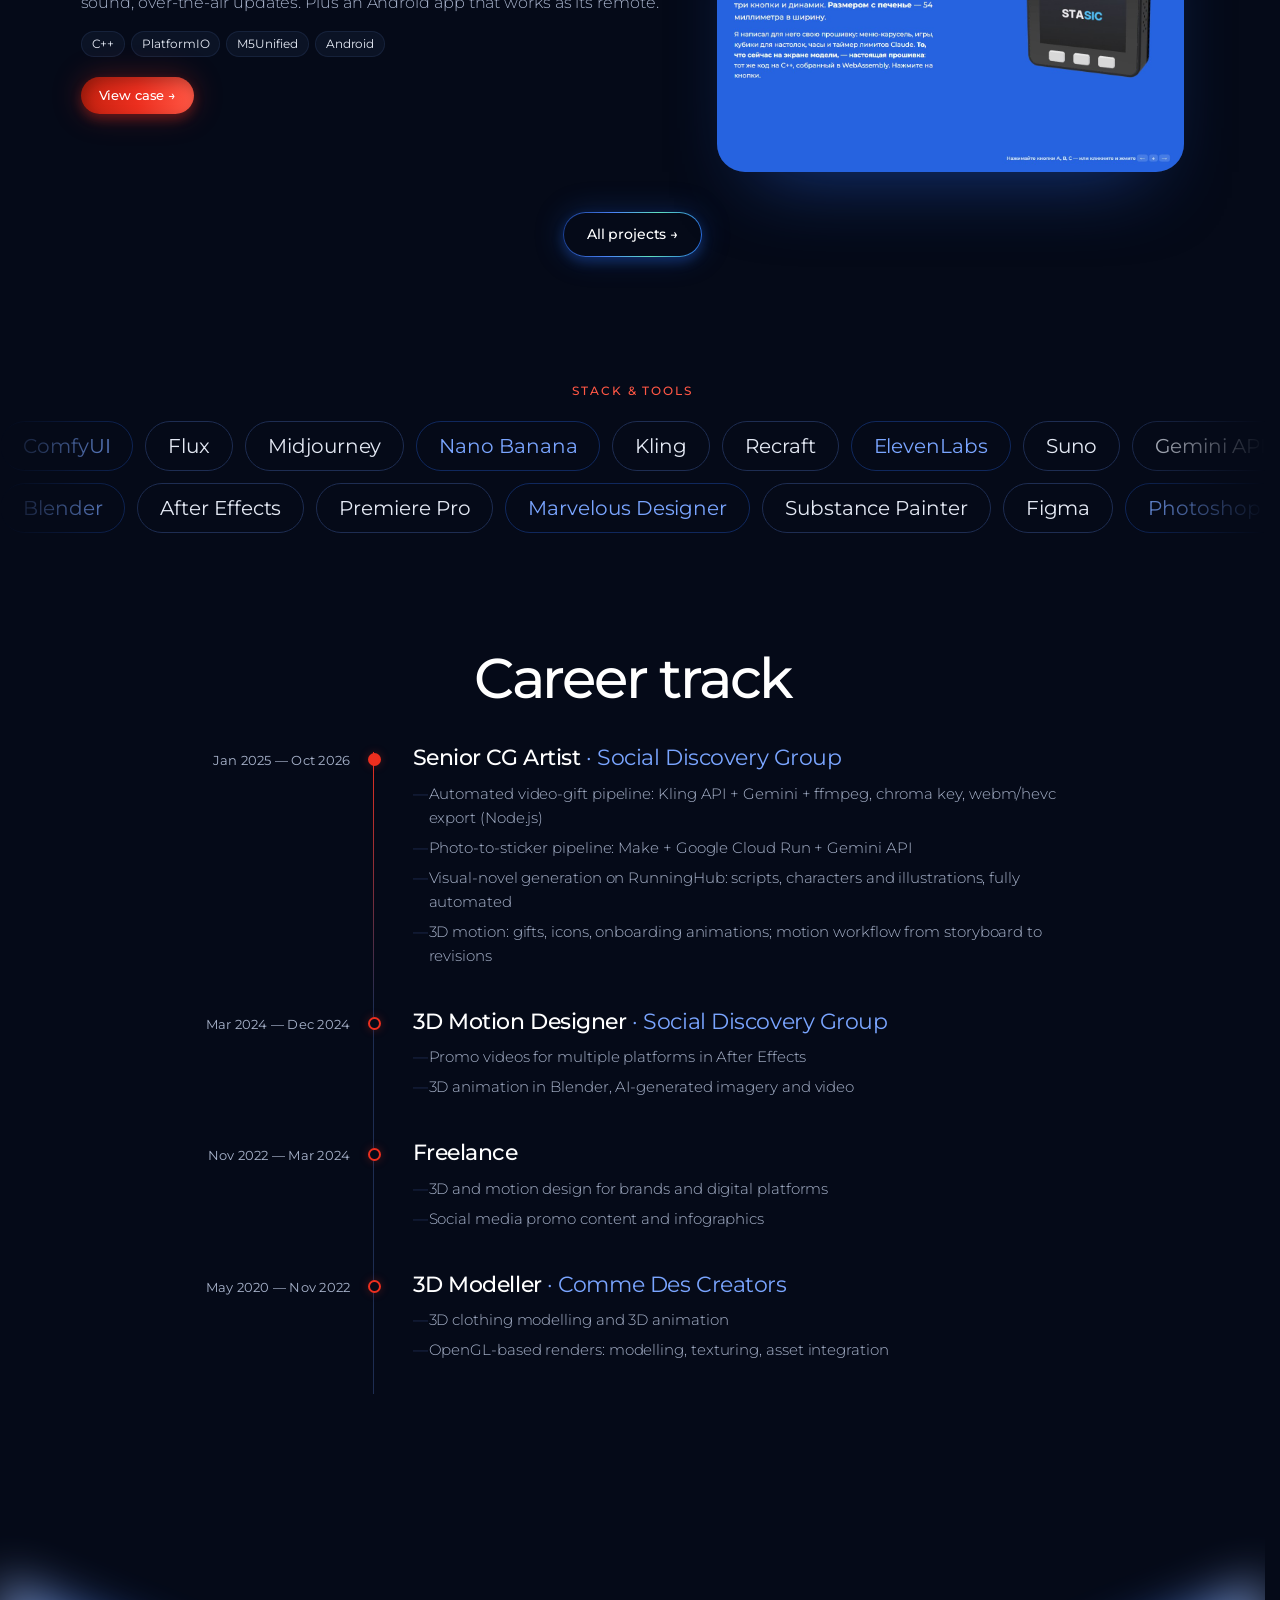
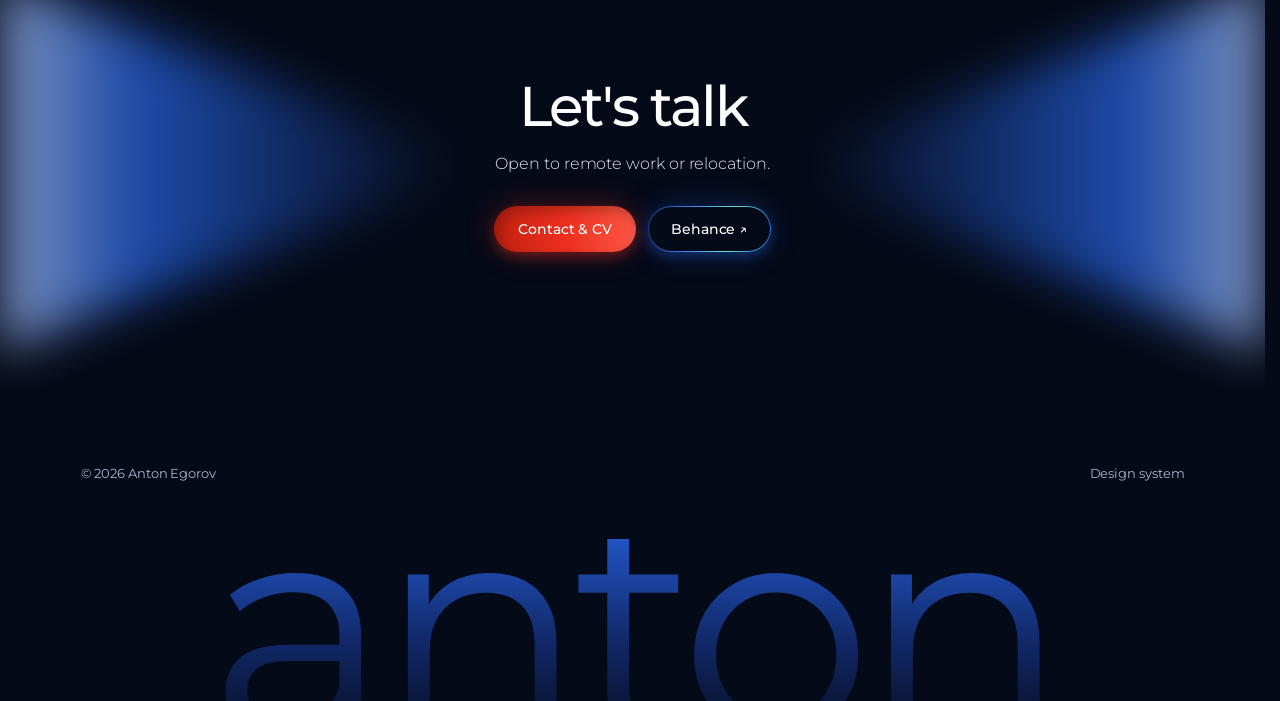
==== commit ff79b995: "Virtual Gifts export: files pack into a folder, blue last bar, sound in one bar, auto-repeat with an" ====
--- a/index.html
+++ b/index.html
@@ -23,7 +23,7 @@
   <link rel="stylesheet" href="style.css?v=0a9b2584">
   <link rel="stylesheet" href="https://eyeanton.github.io/feedback-chat/chat.css">
   <link rel="stylesheet" href="case.css?v=680cc887">
-  <link rel="stylesheet" href="gifts.css?v=fea3c934">
+  <link rel="stylesheet" href="gifts.css?v=3c4cb6fc">
   <style id="baked-hidden">html:not(.i18n-ready) :is([data-block="areas"] [data-i18n="areas.eyebrow"], [data-block="showcase"] [data-i18n="show.eyebrow"], [data-block="exp"] [data-i18n="exp.eyebrow"], [data-block="areas"] [data-i18n="areas.text"], [data-block="hero"] [data-i18n="hero.where"], [data-block="hero"] [data-i18n="hero.lead"], .top nav a[data-i18n="nav.work"], .top nav a[data-i18n="nav.contact"], .top nav a[data-i18n="nav.home"], [data-block="stats"]) { display: none !important; }</style>
 </head>
 <body data-page="home">
@@ -118,6 +118,6 @@
   <script src="guest.js?v=0488b29b"></script>
 
   <script src="gifts.js?v=45cde518"></script>
-  <script src="app.js?v=c7a683c2"></script>
+  <script src="app.js?v=b0e9cc04"></script>
 </body>
 </html>
--- a/gifts.css
+++ b/gifts.css
@@ -291,25 +291,25 @@
 .gc-x-row.run .gc-x-bar i { width: 100%; transition: width 1.1s linear; }
 .gc-x-row.last.run .gc-x-bar i { transition-duration: 1.45s; }
 .gc-x-row.ok .gc-x-bar i { width: 100%; }
-.gc-x-row.last.ok .gc-x-bar i { background: var(--grad-fill); }
-.gc-x-out { display: flex; flex-direction: column; gap: 12px; padding: 14px; border: 1px dashed transparent; border-radius: var(--radius); transition: border-color .4s, background .4s; }
-.gc-x.packed .gc-x-out { border: 1px solid var(--blue-400); background: var(--ink-2); }
+/* the files appear over an empty place; the last bar brings the folder and they drop inside, small */
+.gc-x-out { display: flex; flex-direction: column; align-items: center; gap: 10px; }
+.gc-x-dir { position: relative; width: min(100%, 190px); aspect-ratio: 19 / 13; margin-top: 16px; display: grid; place-items: center; }
+.gc-x-dir::before { content: ""; position: absolute; inset: 0; border-radius: 4px 12px 12px; background: var(--blue-700); border: 1px solid var(--blue-400); opacity: 0; scale: .8; transition: opacity .4s, scale .4s cubic-bezier(.3, 1.4, .5, 1); }
+.gc-x-dir::after { content: ""; position: absolute; left: 0; bottom: 100%; width: 42%; height: 13px; margin-bottom: -1px; border-radius: 8px 8px 0 0; background: var(--blue-700); border: 1px solid var(--blue-400); border-bottom: 0; opacity: 0; transition: opacity .4s; }
+.gc-x.packed .gc-x-dir::before { opacity: 1; scale: 1; }
+.gc-x.packed .gc-x-dir::after { opacity: 1; }
+.gc-x-tiles { position: relative; z-index: 1; display: flex; justify-content: center; gap: 8px; }
+.gc-x-tile { opacity: 0; scale: .7; translate: calc(var(--o) * 22px) 0; transition: opacity .3s, scale .3s; }
+.gc-x-tile.on { opacity: 1; scale: 1.5; }
+.gc-x.packed .gc-x-tile { scale: 1; translate: 0 0; transition: scale .55s cubic-bezier(.5, 0, .3, 1), translate .55s cubic-bezier(.5, 0, .3, 1); }
+.gc-x-tile .gc-file { width: 34px; padding-bottom: 5px; }
+.gc-x-tile .gc-file em { font-size: 7px; }
 .gc-x-folder { opacity: 0; font-size: 13px; color: var(--blue-300); transition: opacity .4s; }
-.gc-x-tile { display: flex; align-items: center; gap: 10px; min-width: 0; opacity: 0; scale: .7; transition: opacity .3s, scale .3s; }
-.gc-x-tile.on { opacity: 1; scale: 1; }
-.gc-x-tile .gc-file { flex: none; width: 36px; padding-bottom: 5px; }
-.gc-x-tile .gc-file em { font-size: 7px; }
-.gc-x-tile code { font-size: 12px; overflow-wrap: anywhere; opacity: 0; transition: opacity .4s; }
-.gc-x.packed :is(.gc-x-folder, .gc-x-tile code) { opacity: 1; }
-.gc-x-again { position: absolute; right: 0; bottom: -44px; width: 34px; height: 34px; border-radius: 50%; border: 1px solid var(--line); background: none; color: var(--muted); font-size: 16px; cursor: pointer; opacity: 0; pointer-events: none; transition: opacity .3s, color .2s; }
-.gc-x.done .gc-x-again { opacity: 1; pointer-events: auto; }
-.gc-x-again:hover { color: var(--white); }
-.editing .gc-x-again { display: none; }
+.gc-x.packed .gc-x-folder { opacity: 1; }
 @media (max-width: 760px) {
   .gc-x { grid-template-columns: 1fr; justify-items: center; }
   .gc-x-src { width: min(220px, 70%); }
   .gc-x-bars, .gc-x-out { width: 100%; }
-  .gc-x-again { bottom: -40px; }
 }
 
 /* ---------- chain: a story as an equation (frame + prompt = video) ---------- */
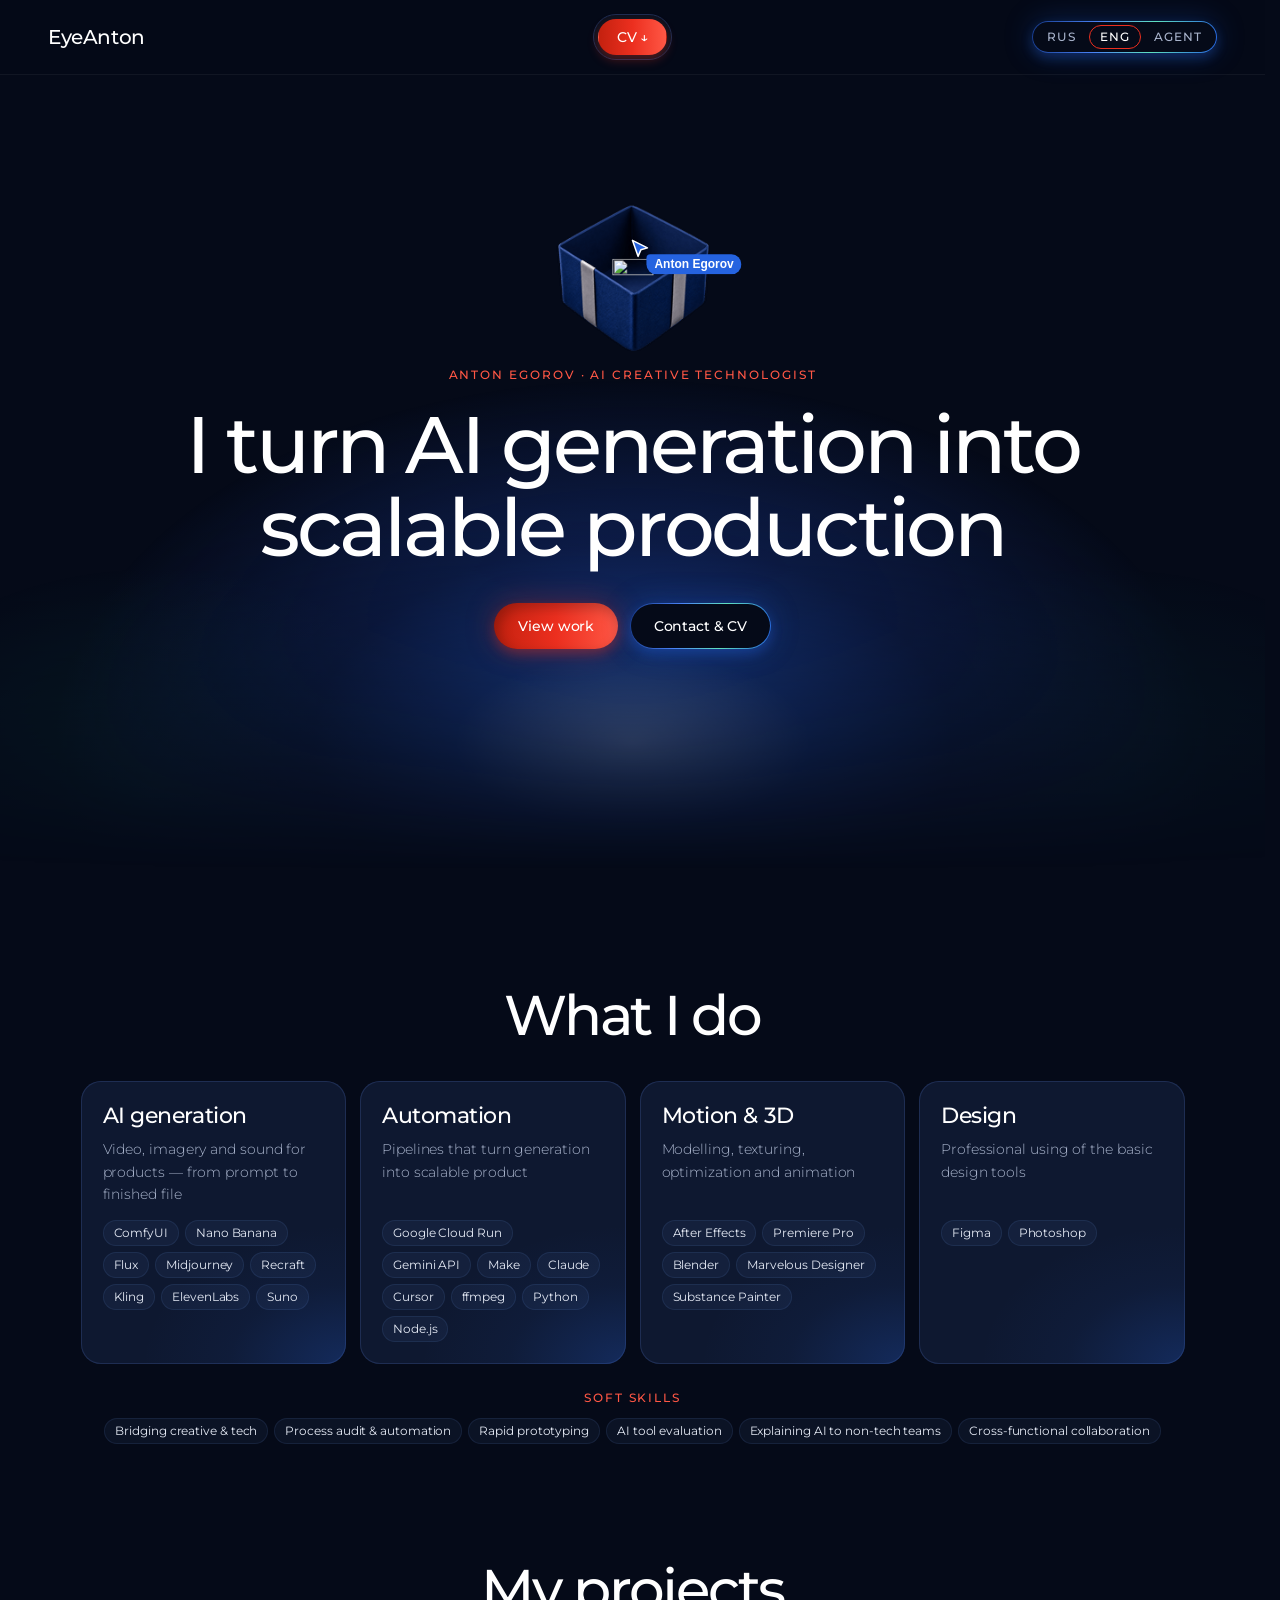
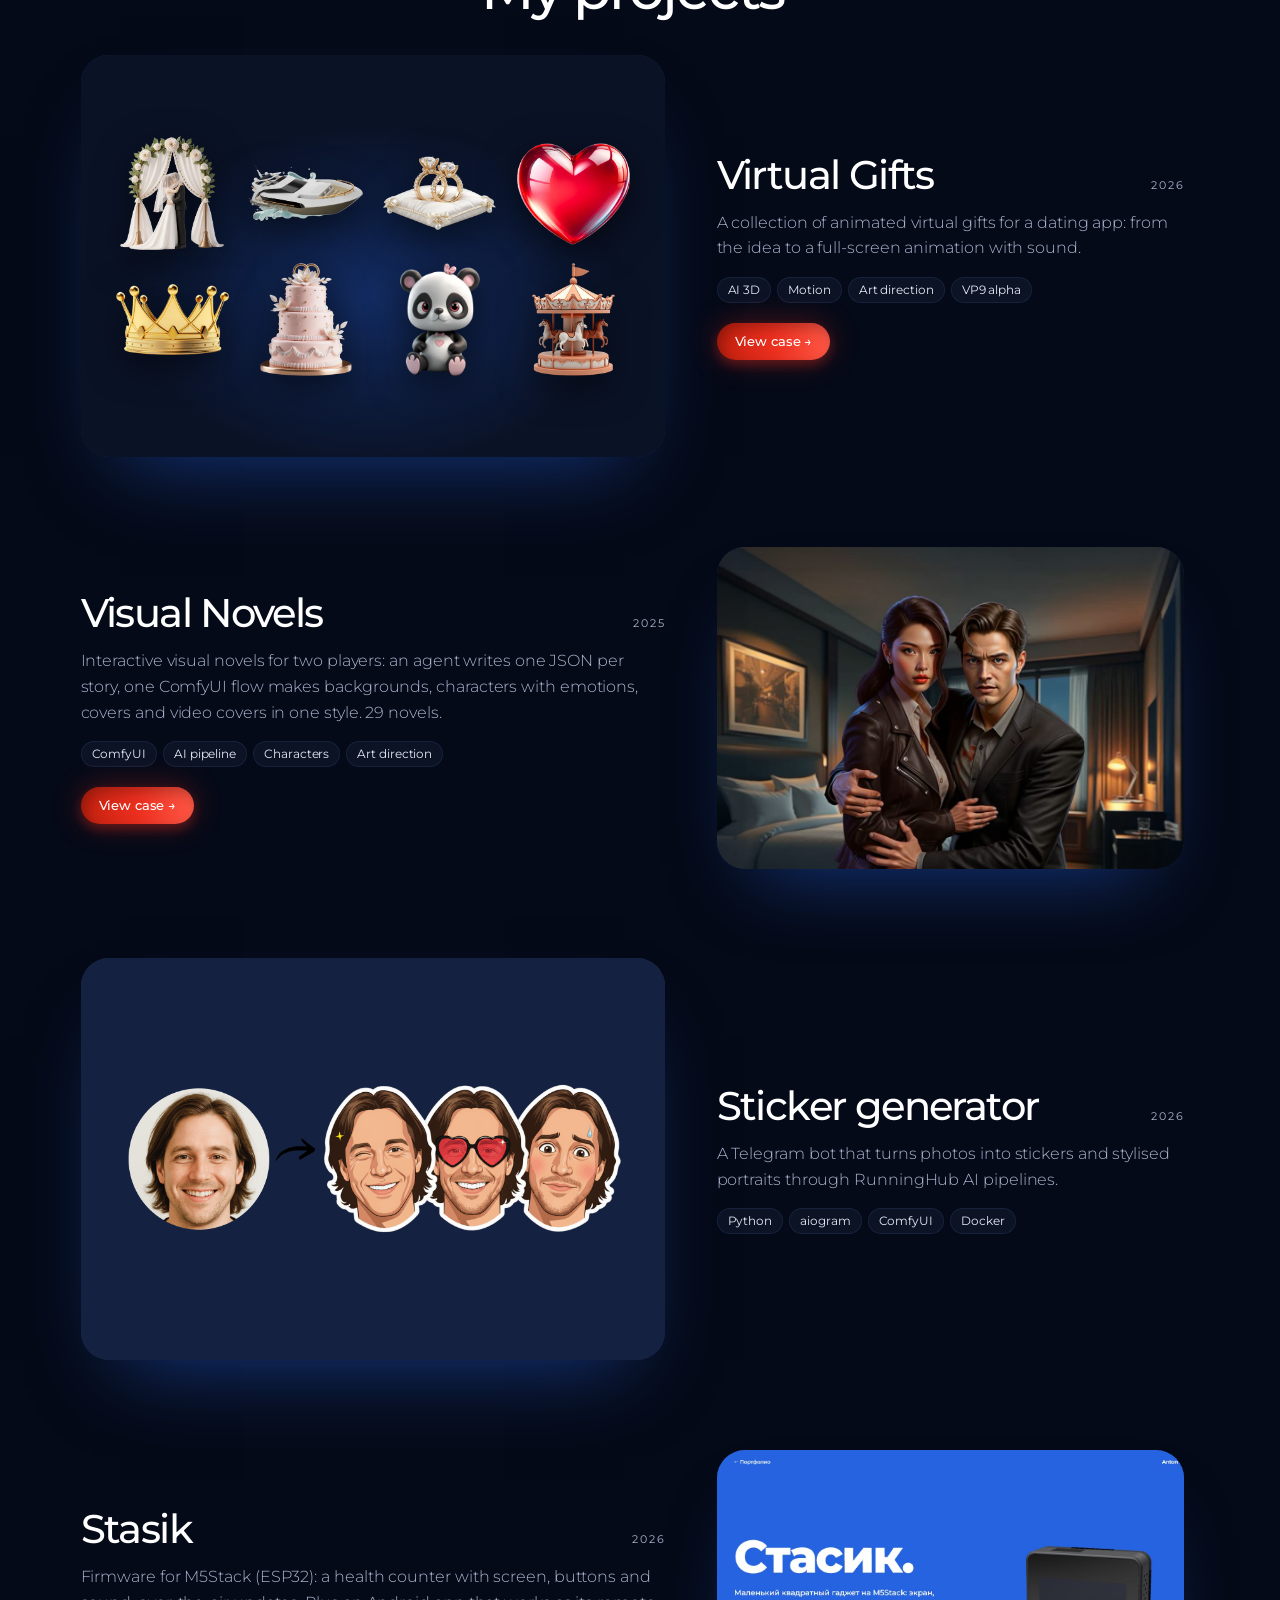
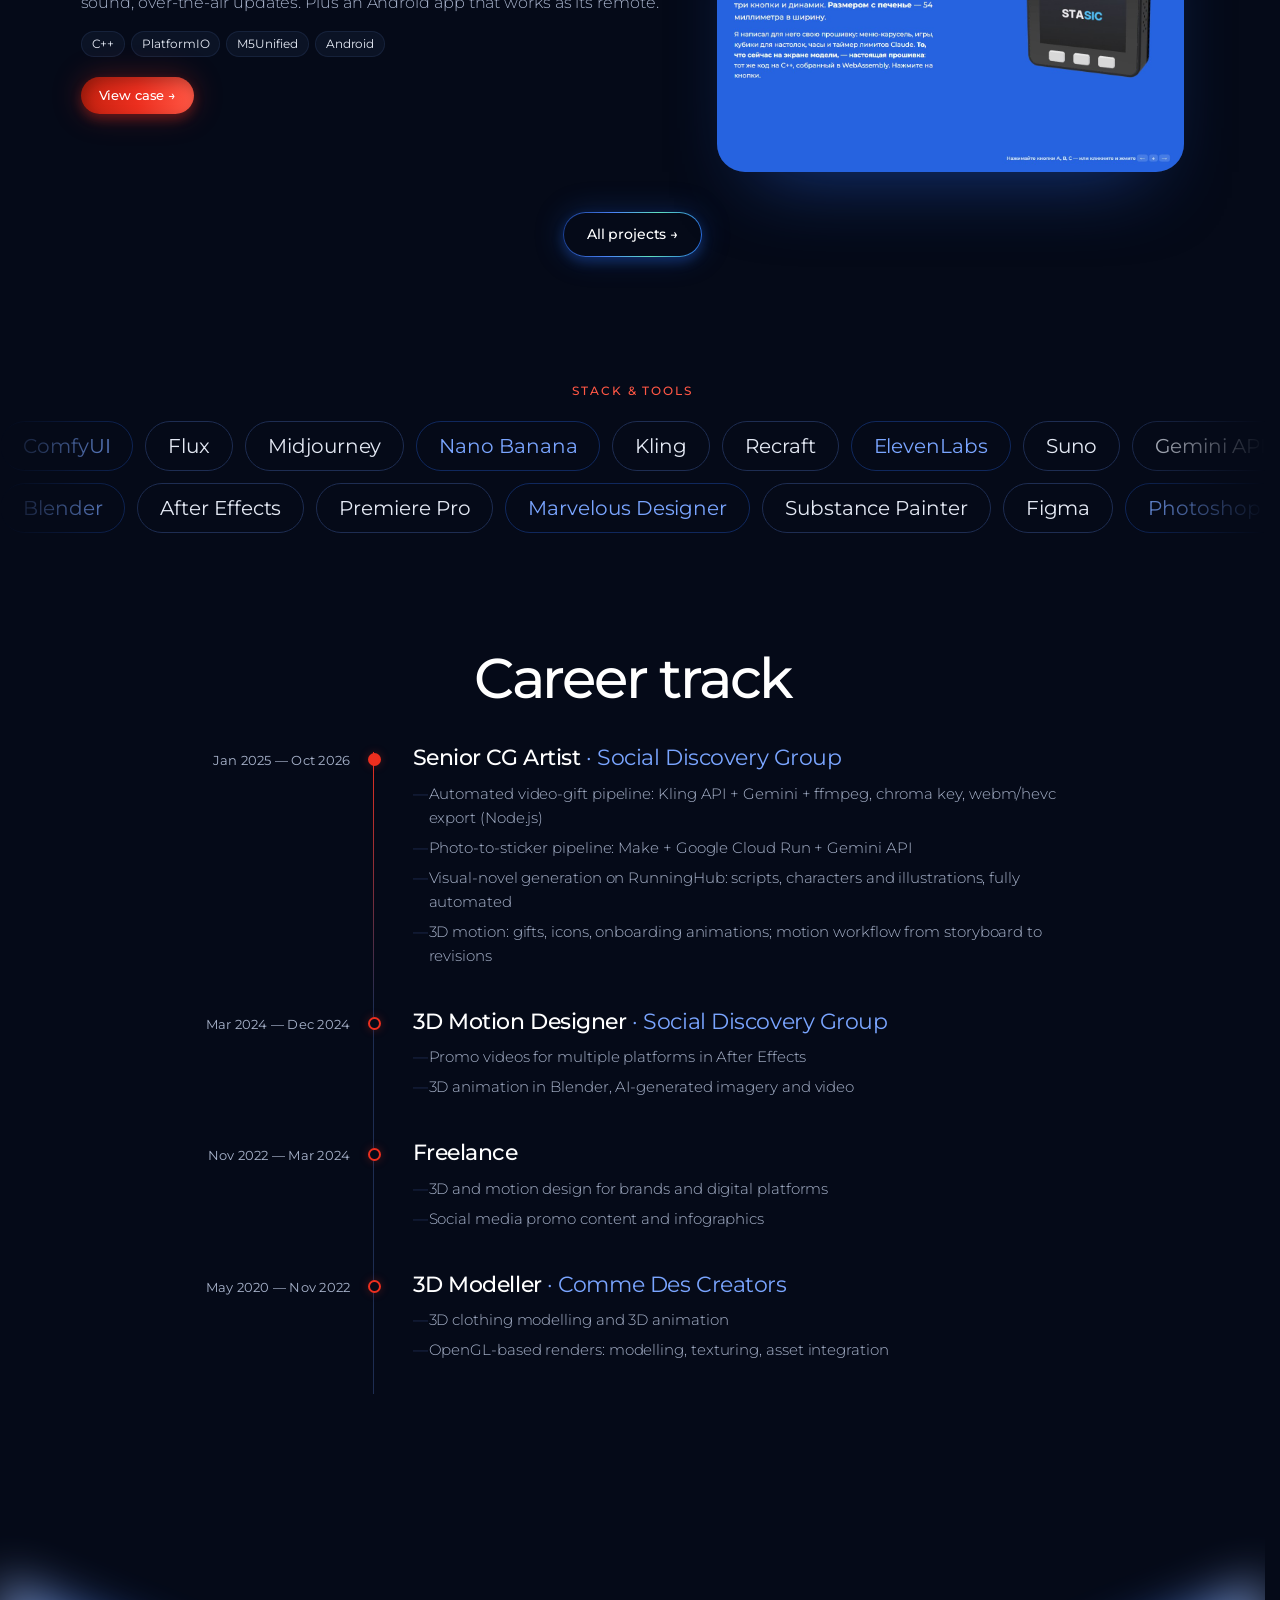
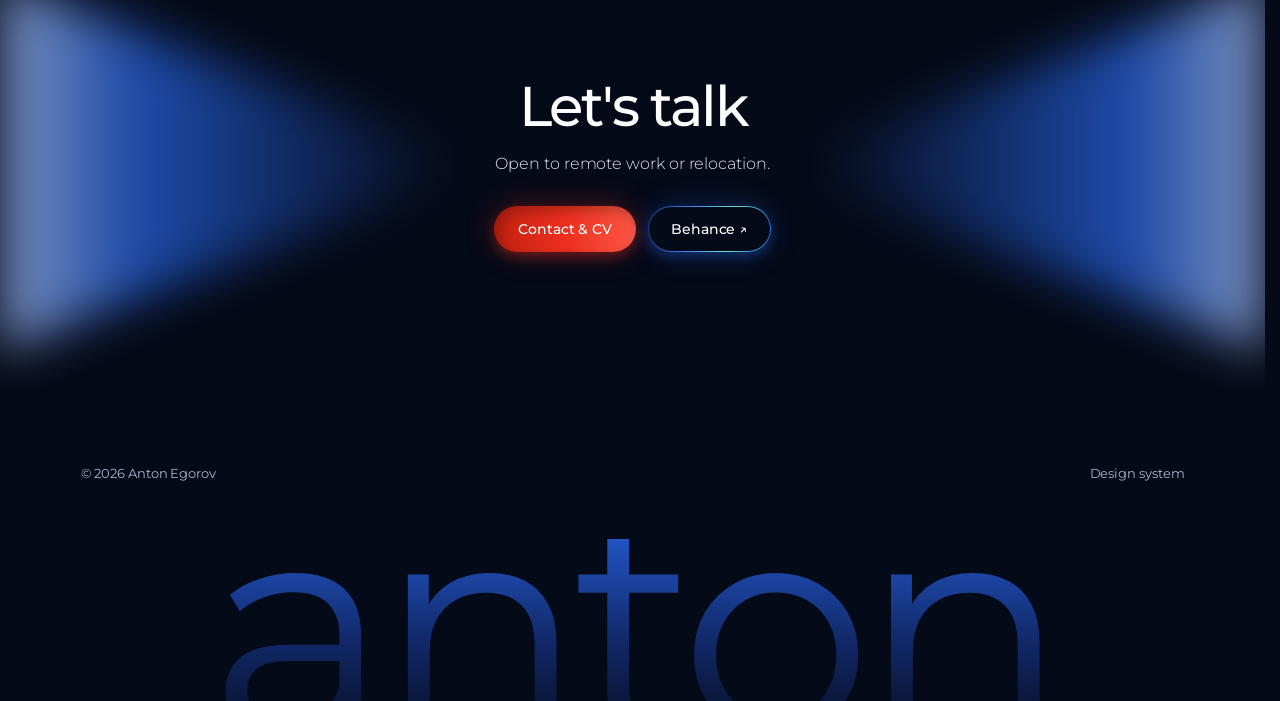
==== commit 48b5bec4: "Virtual Gifts: closed gift box after the export step, scrolling down opens it into the fullscreen an" ====
--- a/index.html
+++ b/index.html
@@ -20,7 +20,7 @@
   <link href="https://fonts.googleapis.com/css2?family=Montserrat:wght@300;400;500;600&display=swap" rel="stylesheet">
   <link rel="alternate" type="text/markdown" href="llms.txt" title="The site as Markdown for AI agents">
   <link rel="stylesheet" href="design-system.css?v=f5b725dd">
-  <link rel="stylesheet" href="style.css?v=0a9b2584">
+  <link rel="stylesheet" href="style.css?v=83ead475">
   <link rel="stylesheet" href="https://eyeanton.github.io/feedback-chat/chat.css">
   <link rel="stylesheet" href="case.css?v=680cc887">
   <link rel="stylesheet" href="gifts.css?v=3c4cb6fc">
@@ -118,6 +118,6 @@
   <script src="guest.js?v=0488b29b"></script>
 
   <script src="gifts.js?v=45cde518"></script>
-  <script src="app.js?v=b0e9cc04"></script>
+  <script src="app.js?v=fb404e42"></script>
 </body>
 </html>
--- a/style.css
+++ b/style.css
@@ -111,6 +111,11 @@
   transition: transform 1.05s cubic-bezier(.34, .9, .4, 1);
 }
 .unbox .guest-cursor { position: absolute; z-index: 5; }
+/* Та же коробка блоком на странице проекта (тип unbox): закрыта сразу, открывается прокруткой (setupScrollBoxes в app.js).
+   z-index — подарок и крышка вылетают из блока поверх соседних. */
+.pb-unbox { position: relative; z-index: 2; }
+.pb-box { display: flex; justify-content: center; padding-bottom: clamp(16px, 3vw, 40px); }
+.pb-box .unbox { margin: 0; }
 
 .stats {
   display: grid; grid-template-columns: repeat(3, minmax(0, 1fr)); gap: 16px;
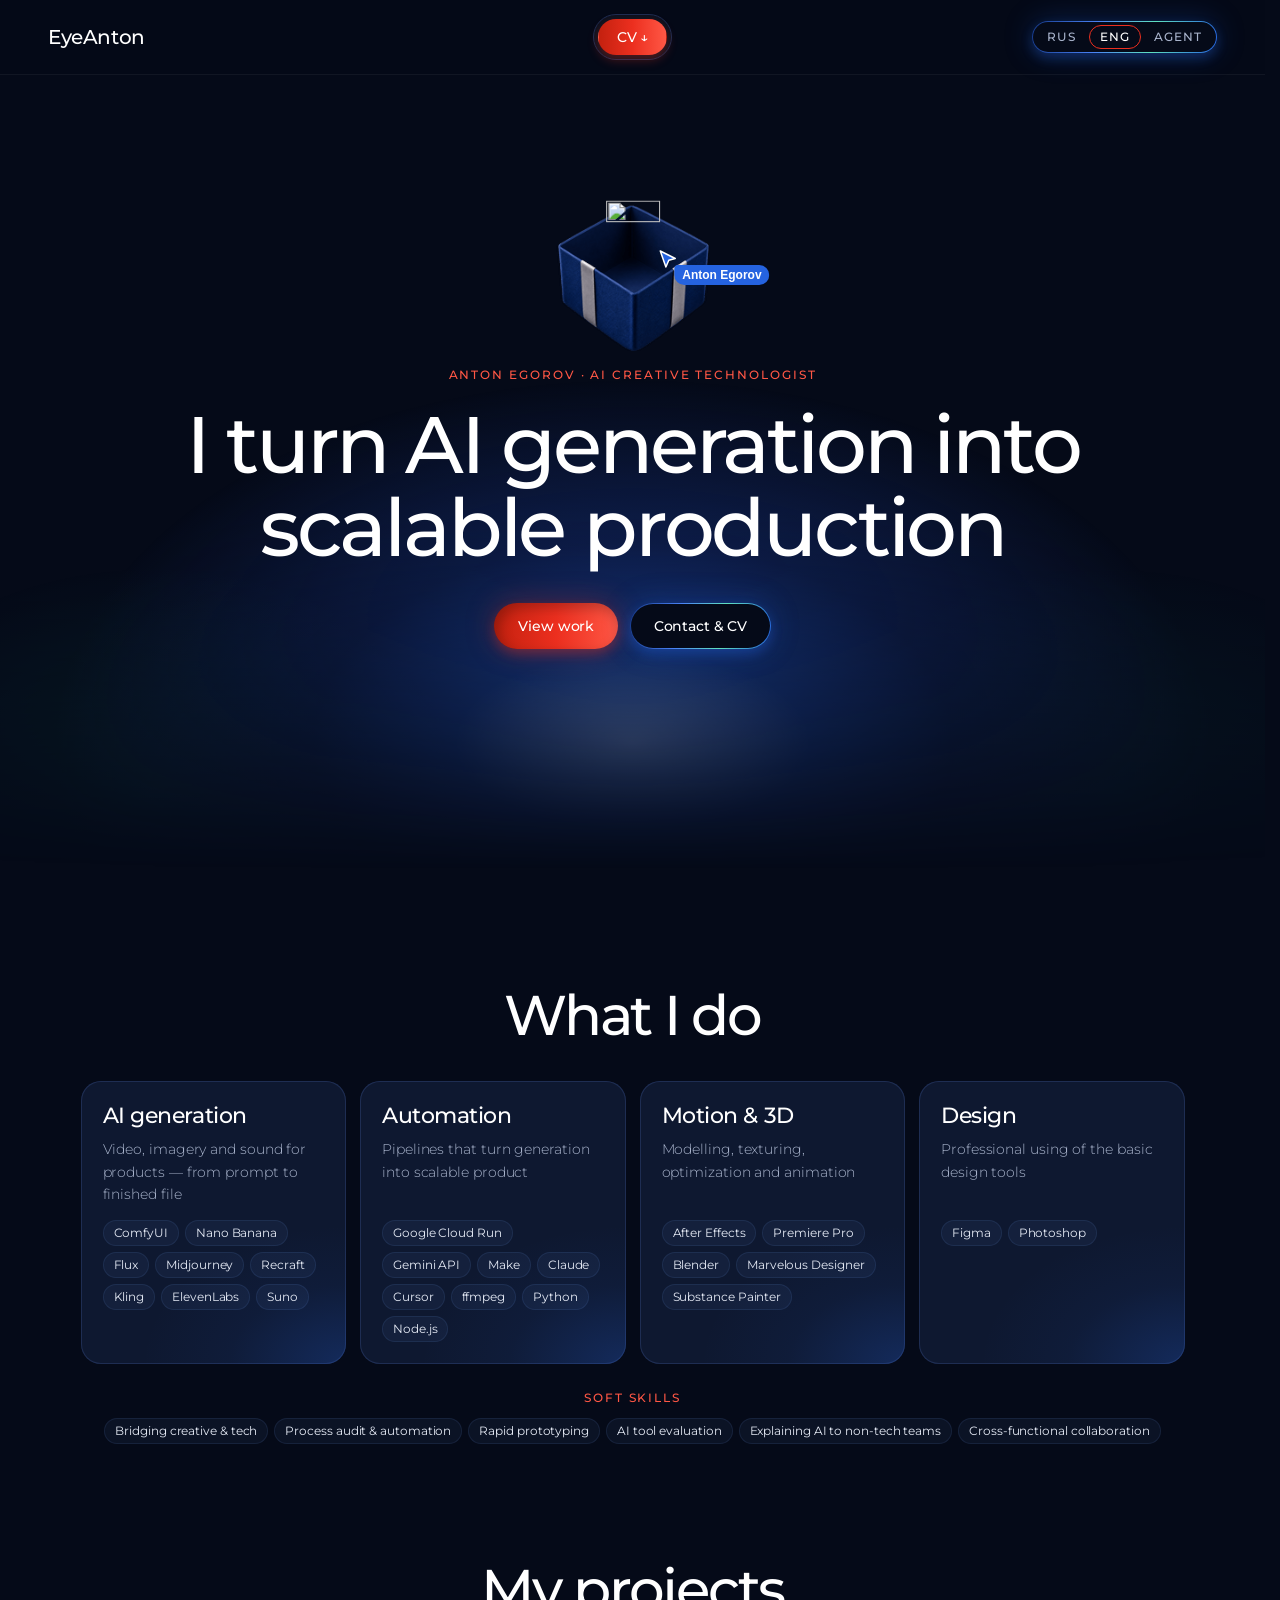
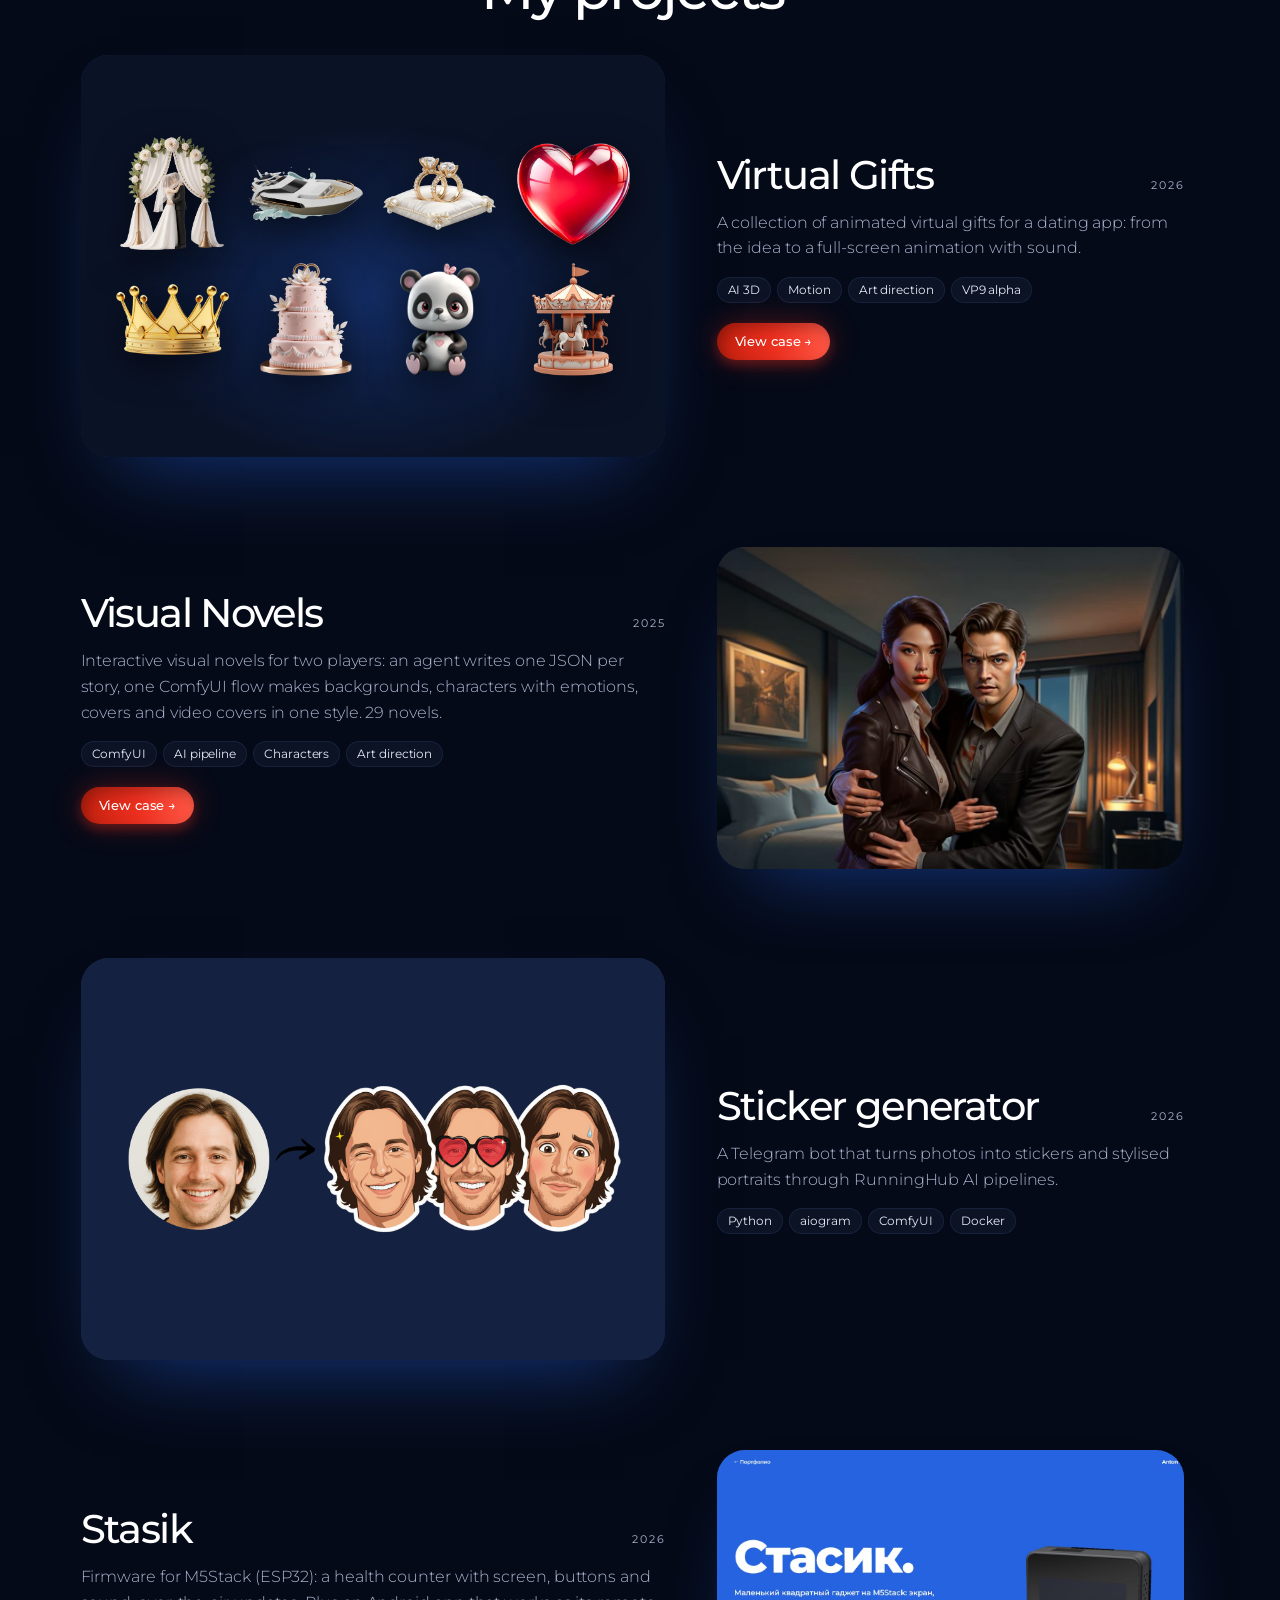
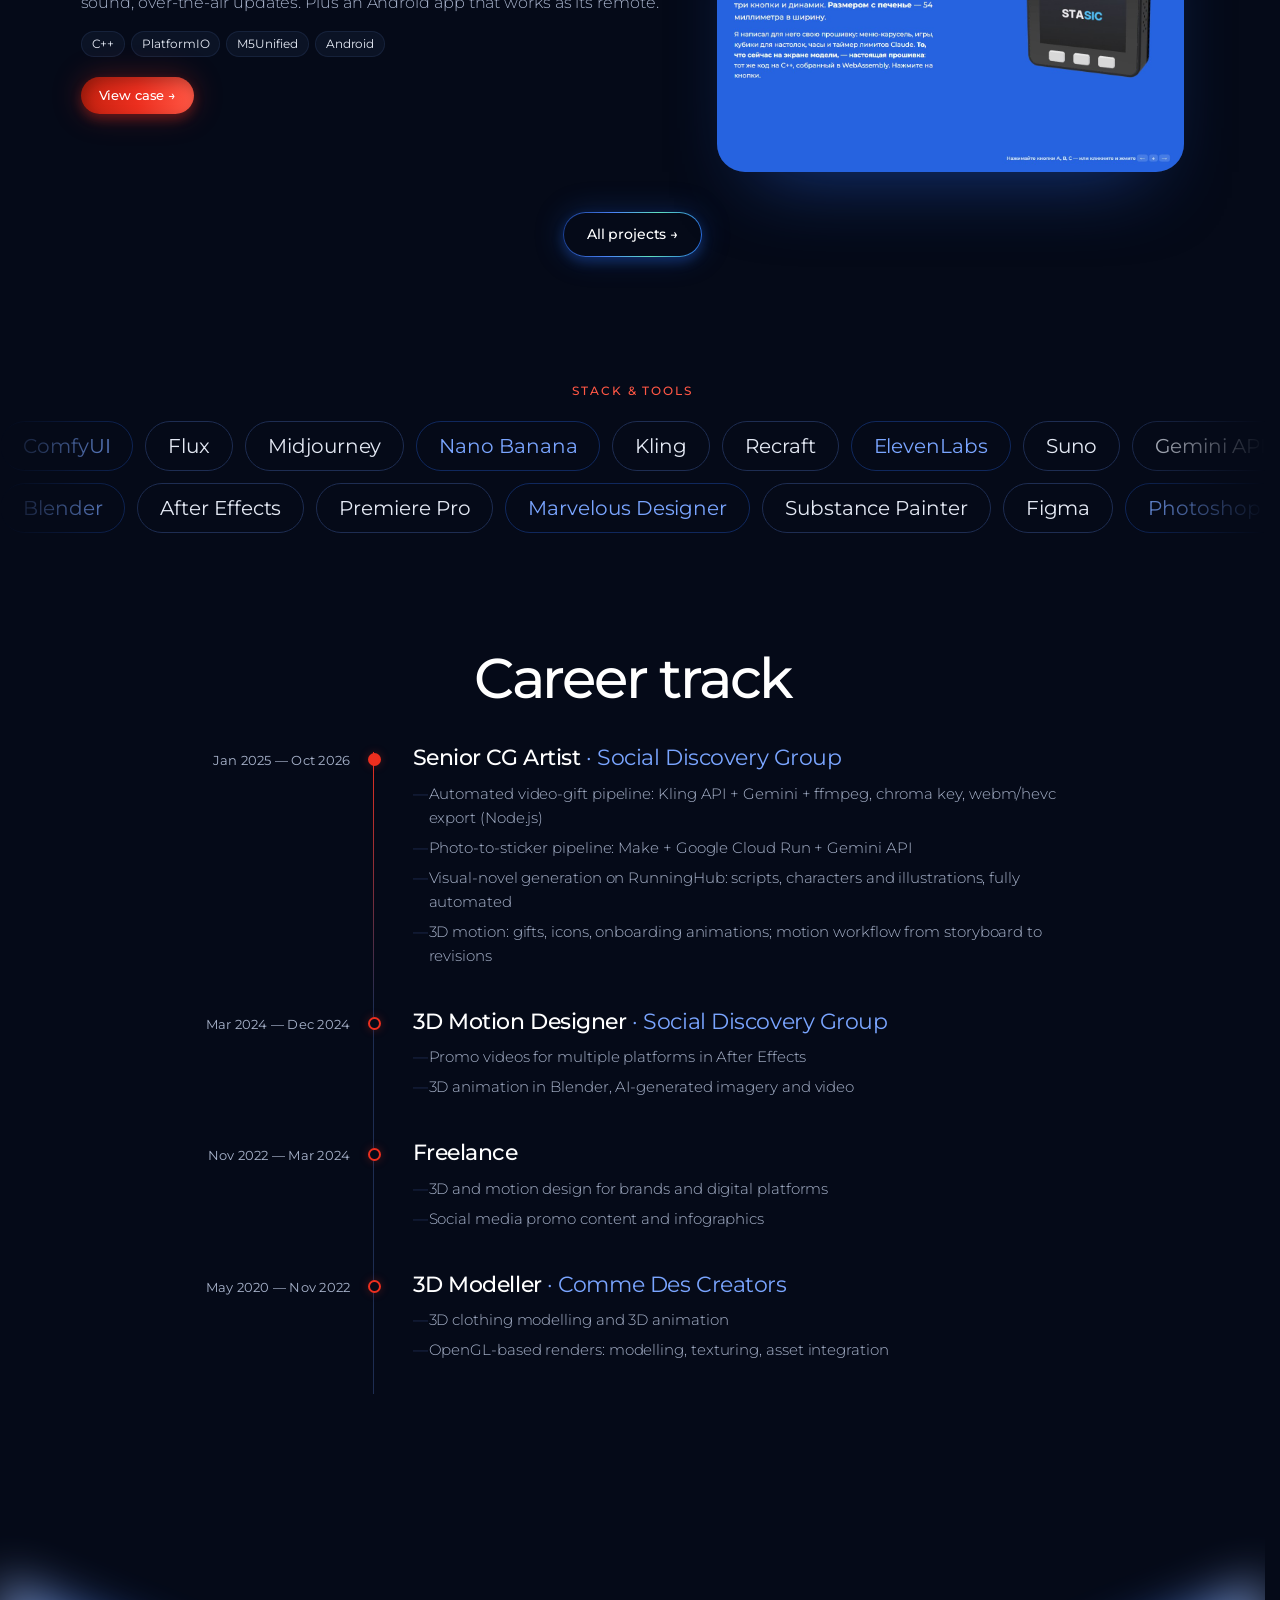
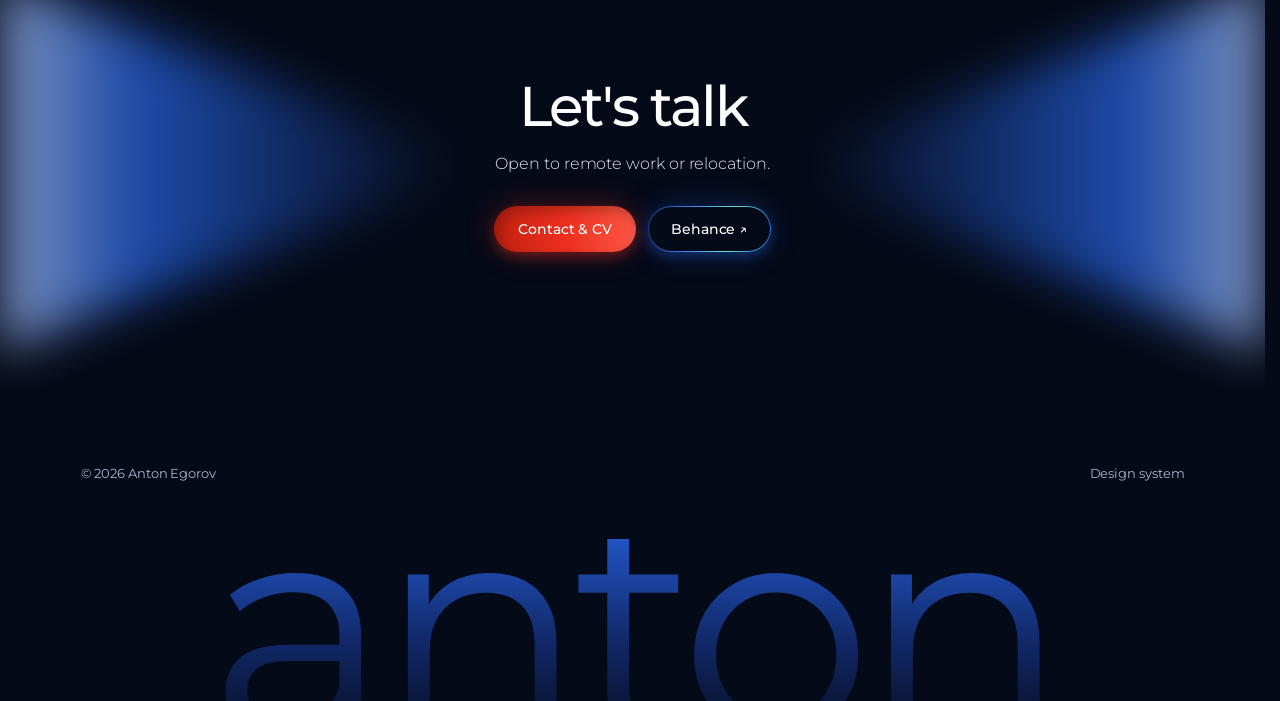
==== commit f168a764: "Virtual Gifts: the box holds the gift shown in the export block and has a whole screen Co-Authored-B" ====
--- a/index.html
+++ b/index.html
@@ -20,9 +20,9 @@
   <link href="https://fonts.googleapis.com/css2?family=Montserrat:wght@300;400;500;600&display=swap" rel="stylesheet">
   <link rel="alternate" type="text/markdown" href="llms.txt" title="The site as Markdown for AI agents">
   <link rel="stylesheet" href="design-system.css?v=f5b725dd">
-  <link rel="stylesheet" href="style.css?v=83ead475">
+  <link rel="stylesheet" href="style.css?v=e9e8dc72">
   <link rel="stylesheet" href="https://eyeanton.github.io/feedback-chat/chat.css">
-  <link rel="stylesheet" href="case.css?v=680cc887">
+  <link rel="stylesheet" href="case.css?v=30d353b4">
   <link rel="stylesheet" href="gifts.css?v=3c4cb6fc">
   <style id="baked-hidden">html:not(.i18n-ready) :is([data-block="areas"] [data-i18n="areas.eyebrow"], [data-block="showcase"] [data-i18n="show.eyebrow"], [data-block="exp"] [data-i18n="exp.eyebrow"], [data-block="areas"] [data-i18n="areas.text"], [data-block="hero"] [data-i18n="hero.where"], [data-block="hero"] [data-i18n="hero.lead"], .top nav a[data-i18n="nav.work"], .top nav a[data-i18n="nav.contact"], .top nav a[data-i18n="nav.home"], [data-block="stats"]) { display: none !important; }</style>
 </head>
@@ -118,6 +118,6 @@
   <script src="guest.js?v=0488b29b"></script>
 
   <script src="gifts.js?v=45cde518"></script>
-  <script src="app.js?v=fb404e42"></script>
+  <script src="app.js?v=e3b1fe98"></script>
 </body>
 </html>
--- a/style.css
+++ b/style.css
@@ -111,10 +111,10 @@
   transition: transform 1.05s cubic-bezier(.34, .9, .4, 1);
 }
 .unbox .guest-cursor { position: absolute; z-index: 5; }
-/* Та же коробка блоком на странице проекта (тип unbox): закрыта сразу, открывается прокруткой (setupScrollBoxes в app.js).
+/* Та же коробка блоком на странице проекта (тип unbox): целый экран, посередине только коробка; закрыта сразу, открывается прокруткой (setupScrollBoxes в app.js).
    z-index — подарок и крышка вылетают из блока поверх соседних. */
 .pb-unbox { position: relative; z-index: 2; }
-.pb-box { display: flex; justify-content: center; padding-bottom: clamp(16px, 3vw, 40px); }
+.pb-box { display: flex; align-items: center; justify-content: center; min-height: 100vh; min-height: 100svh; }
 .pb-box .unbox { margin: 0; }
 
 .stats {
--- a/case.css
+++ b/case.css
@@ -244,6 +244,7 @@
 .cs-blocks > .pb { grid-column: 1 / -1; min-width: 0; padding-top: clamp(64px, 9vw, 120px); }
 .cs-blocks > .pb.half { grid-column: span 1; }
 .cs-blocks > .pb.tight { padding-top: clamp(16px, 3vw, 40px); } /* no heading: continues the section above */
+.cs-blocks > .pb.tight.pb-unbox { padding-top: 0; } /* the box has a whole screen of its own */
 .cs-blocks > .pb:first-child { padding-top: 0; }
 @media (max-width: 760px) { .cs-blocks > .pb.half { grid-column: 1 / -1; } }
 .pb [data-f], .cs-hero [data-f] { white-space: pre-line; }
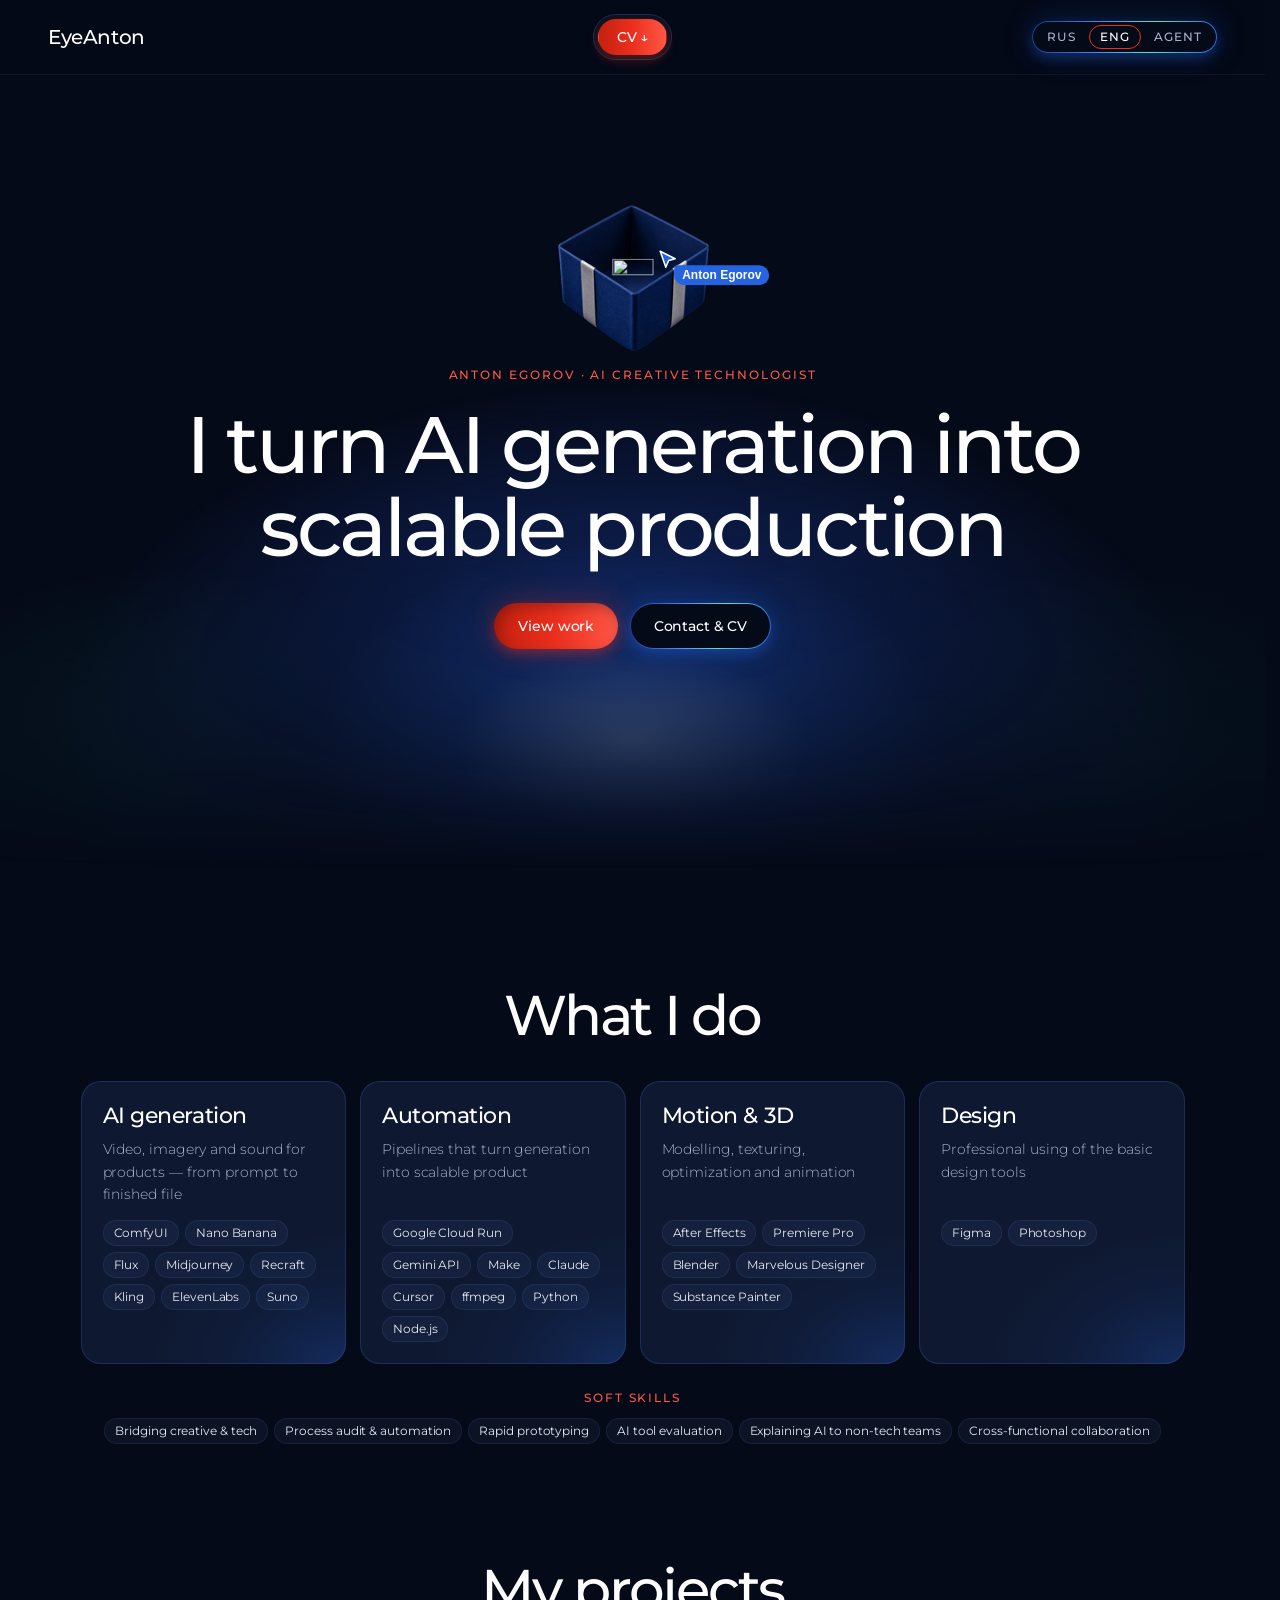
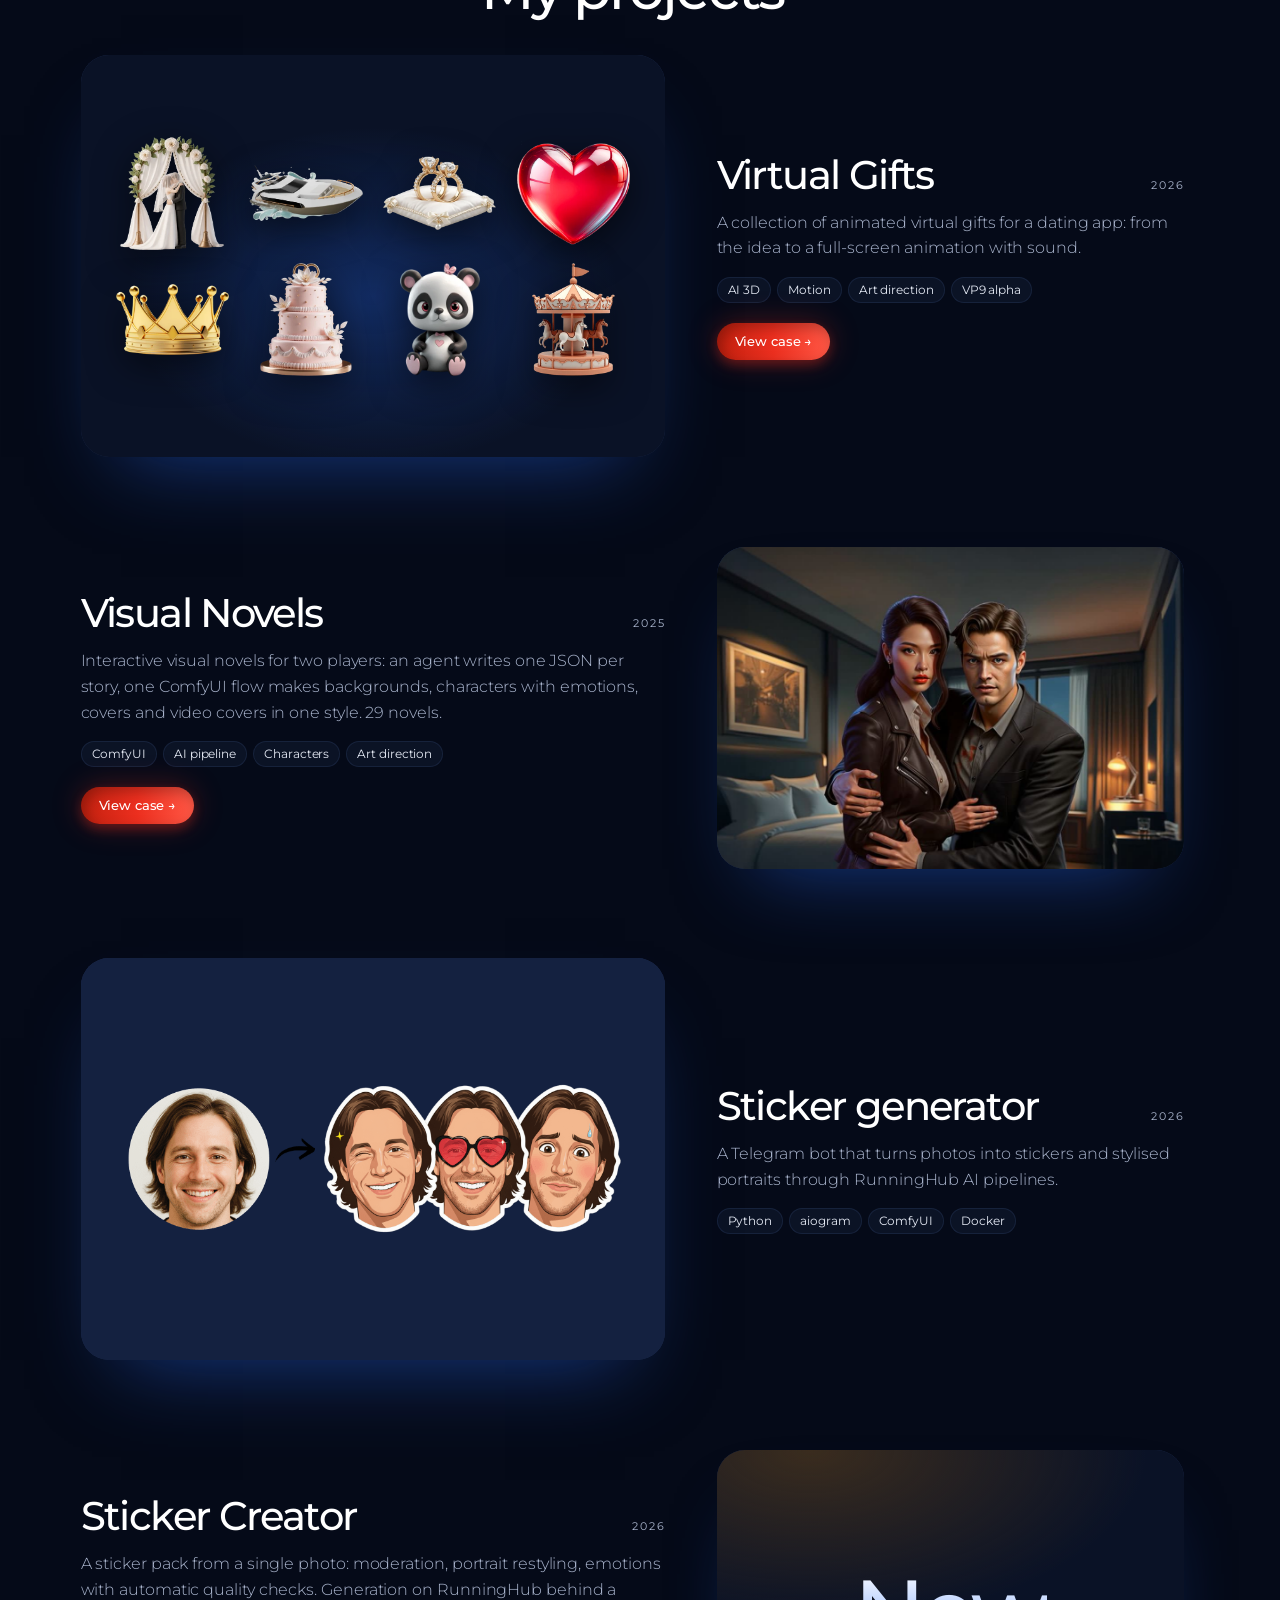
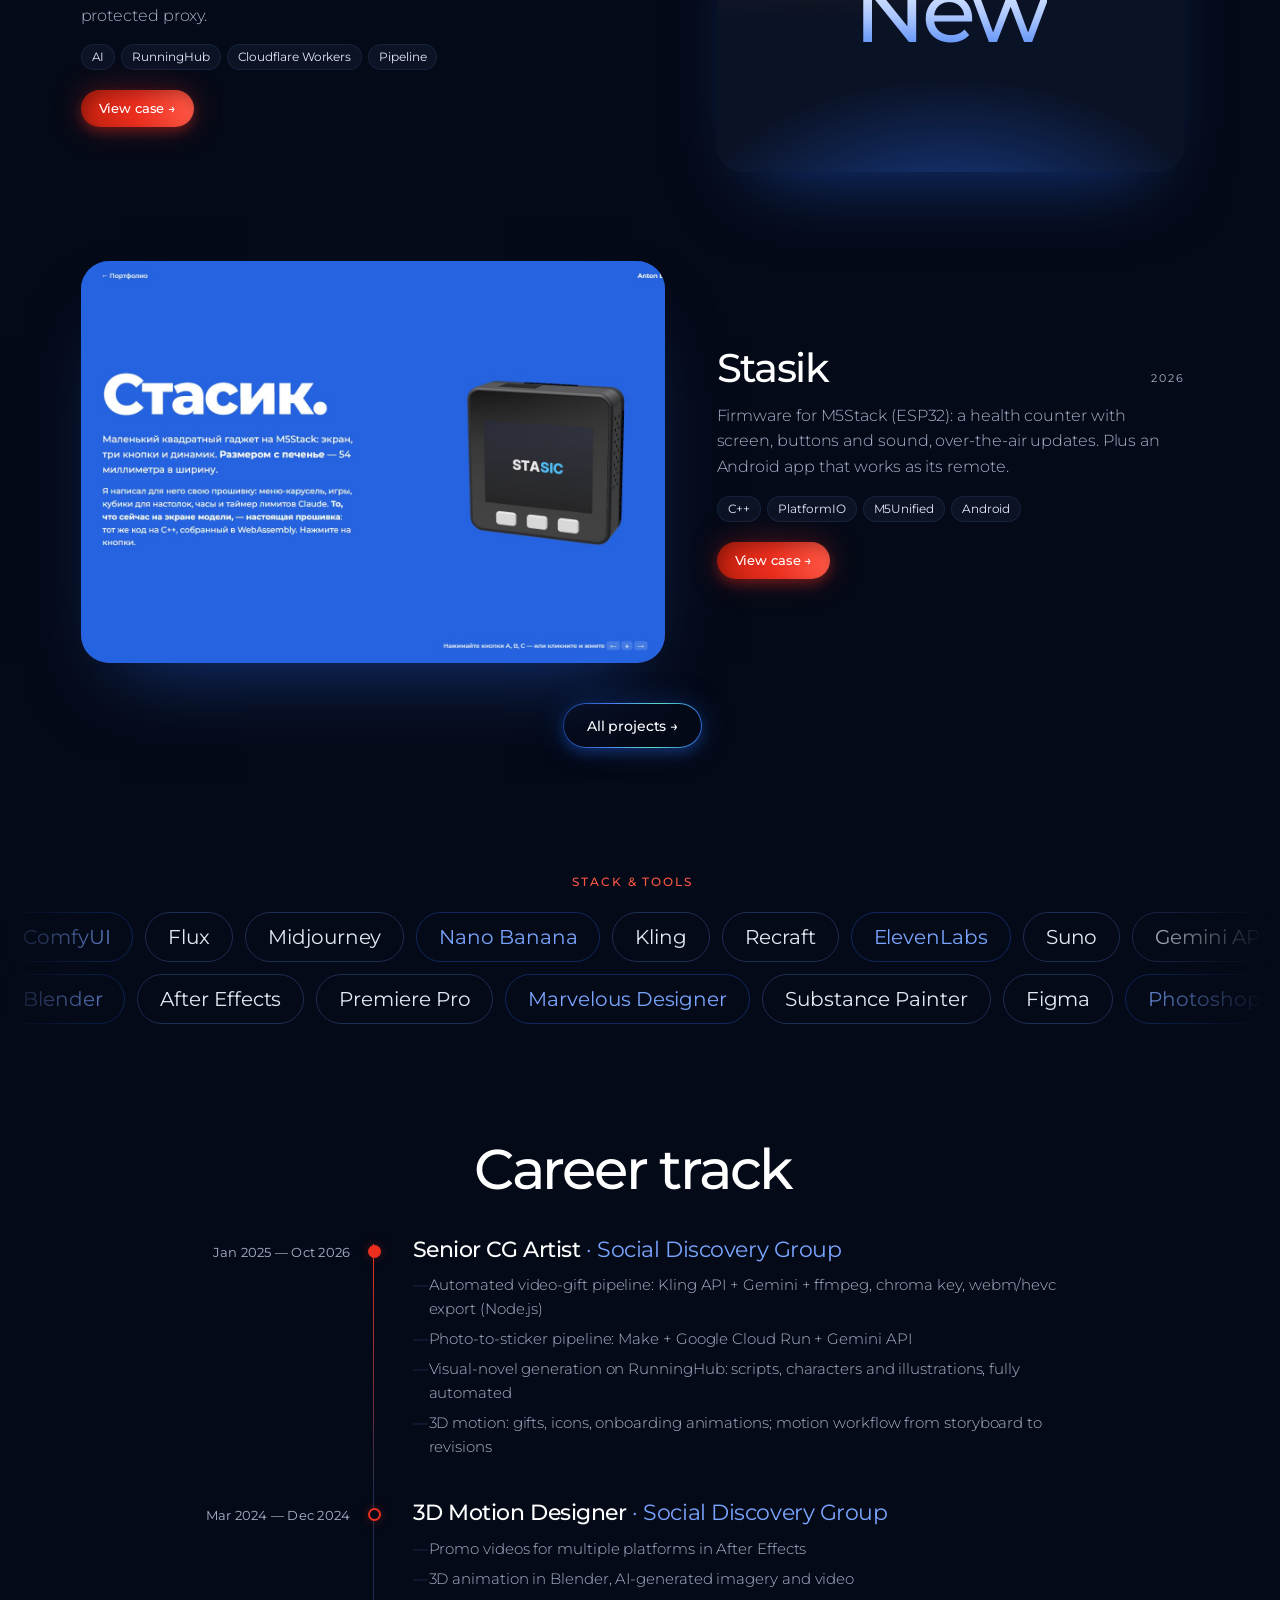
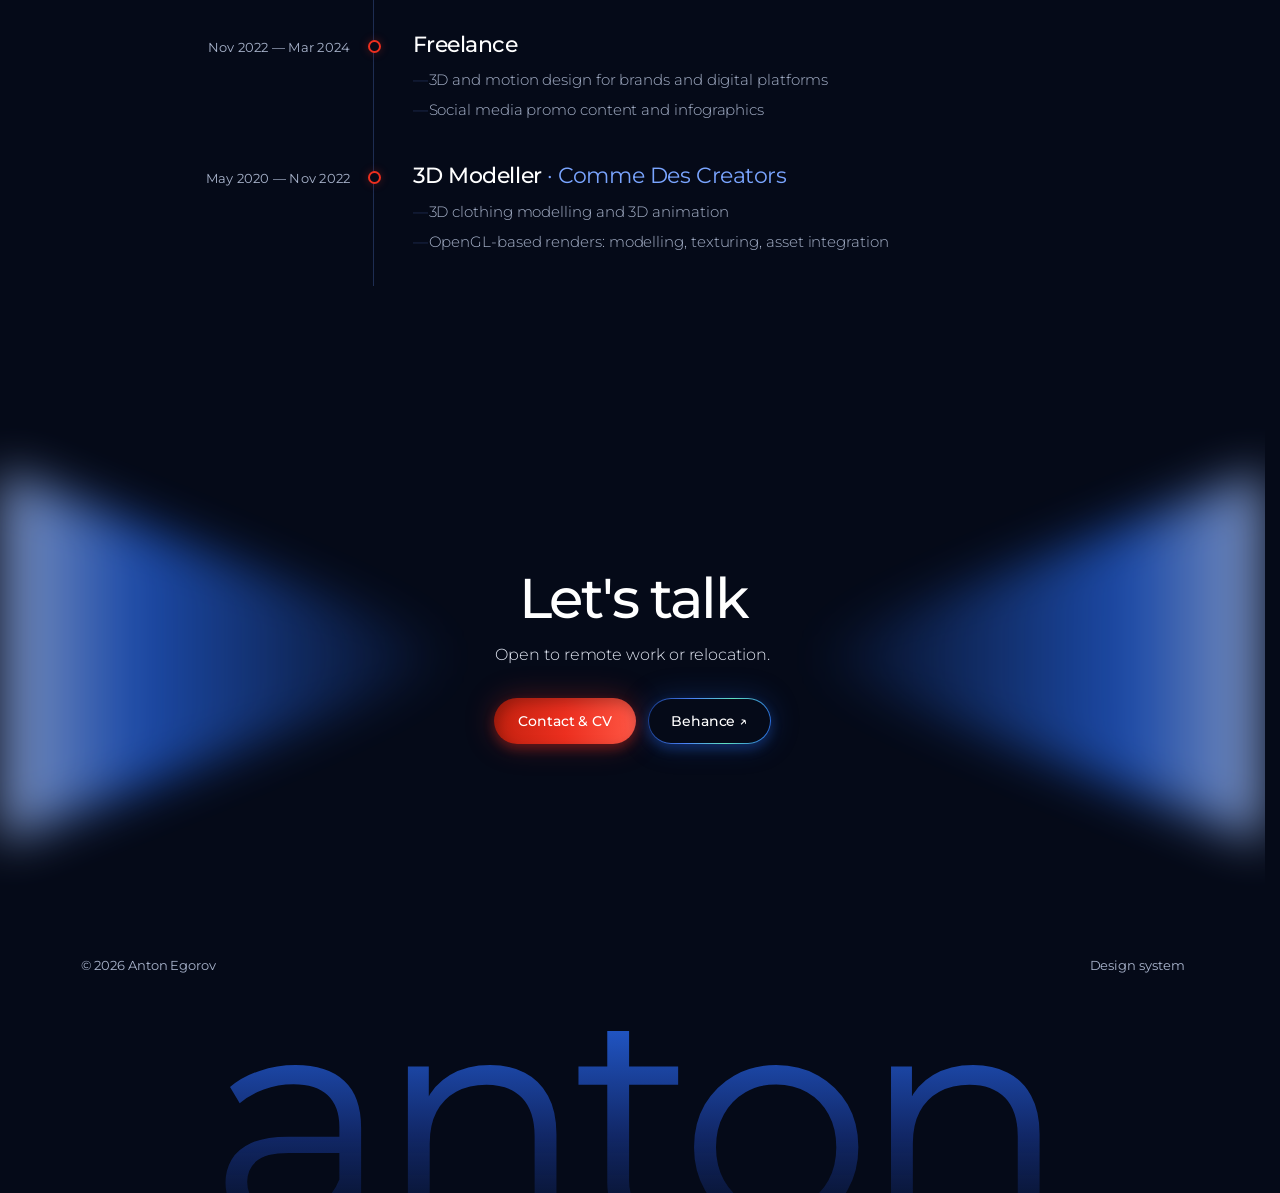
==== commit 3c7d4427: "Show Sticker Creator card (visible: true), rebake llms.txt Co-Authored-By: Claude Opus 5.5 <noreply@" ====
--- a/index.html
+++ b/index.html
@@ -117,7 +117,7 @@
 
   <script src="guest.js?v=0488b29b"></script>
 
-  <script src="gifts.js?v=45cde518"></script>
+  <script src="gifts.js?v=2c0ff821"></script>
   <script src="app.js?v=e3b1fe98"></script>
 </body>
 </html>
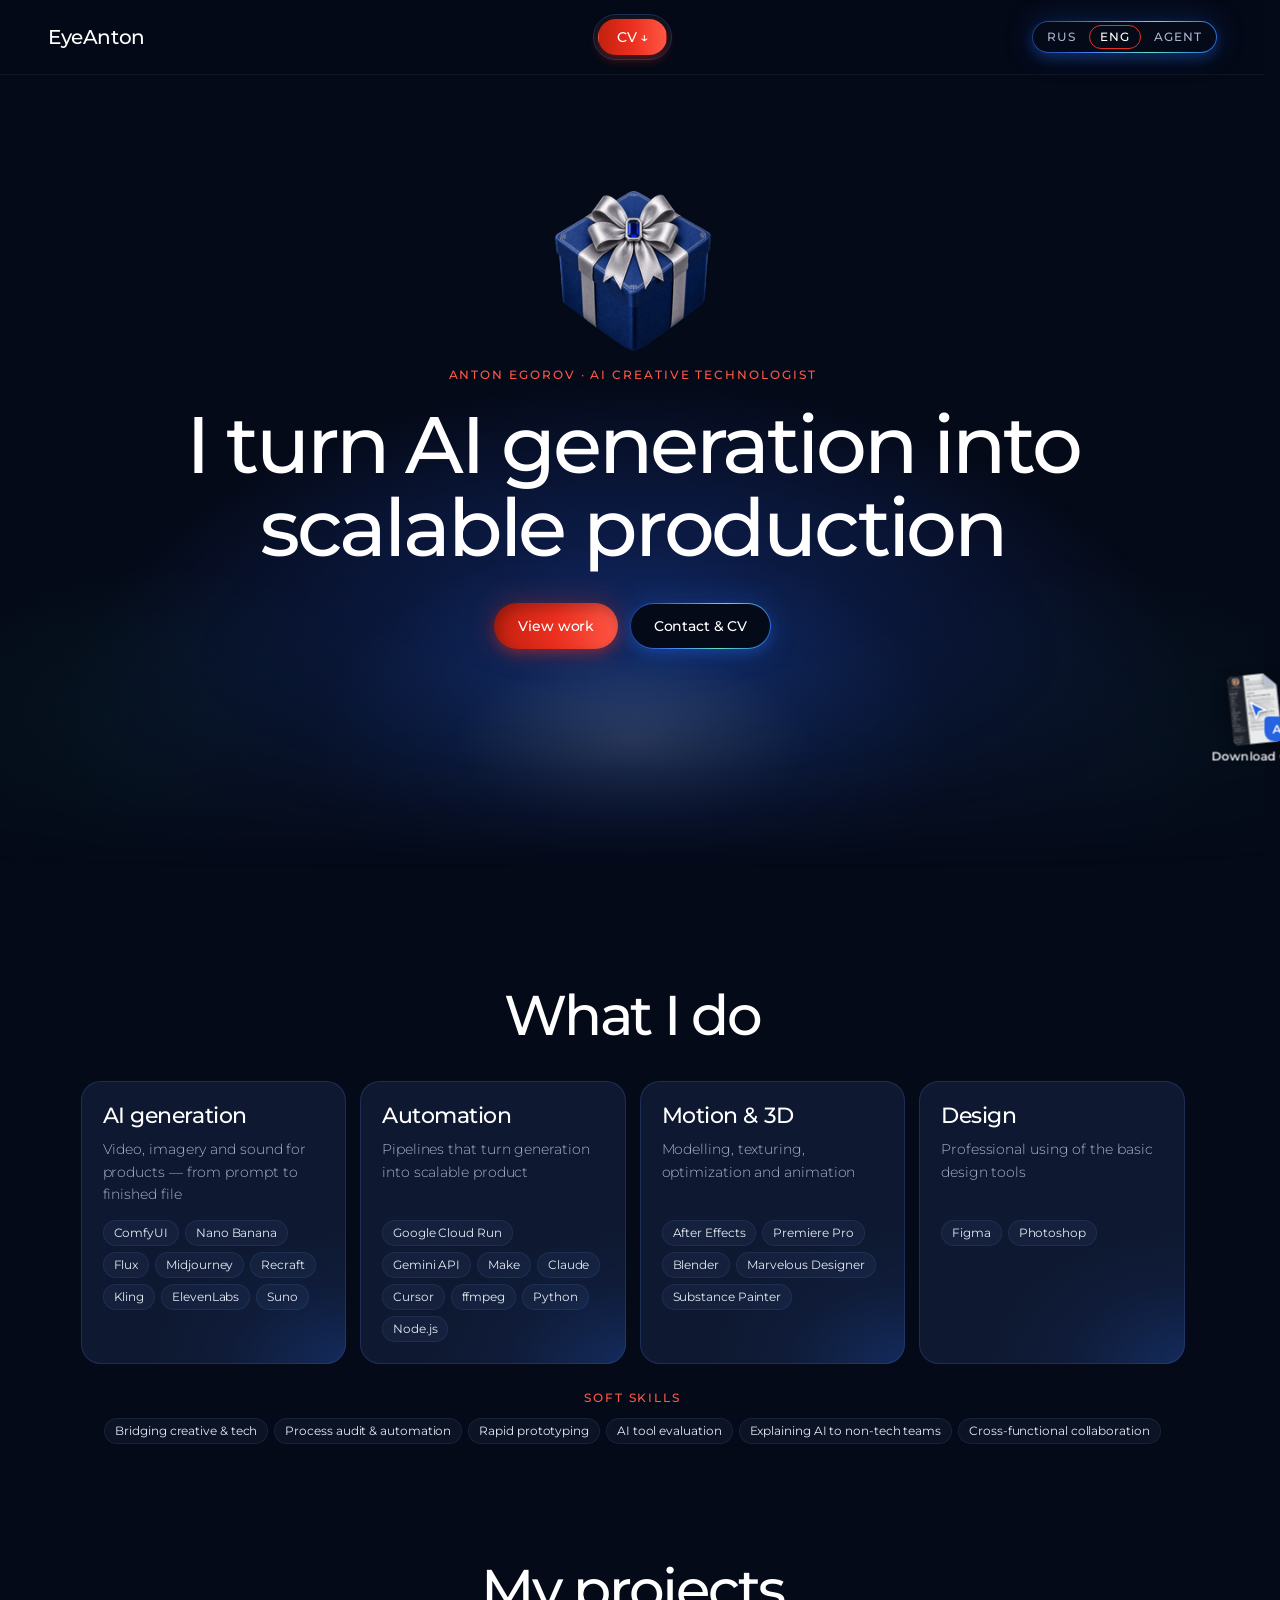
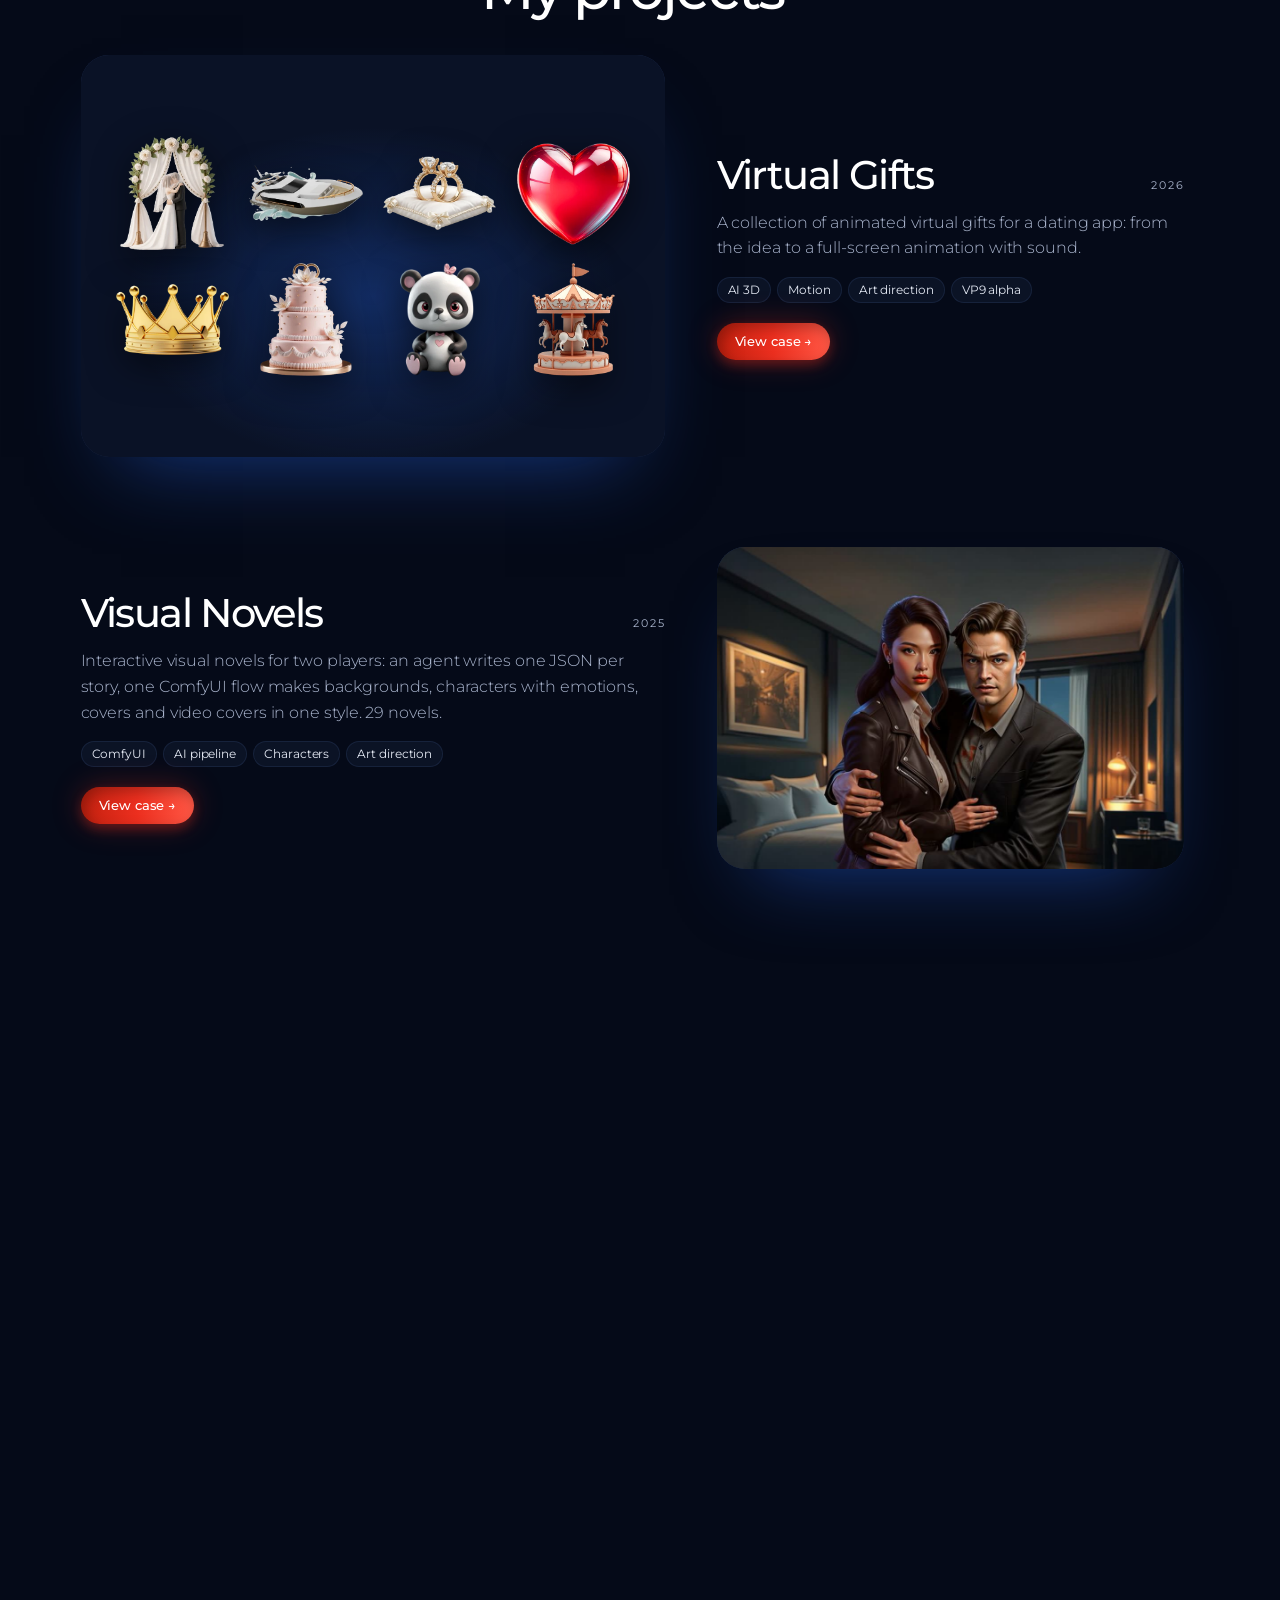
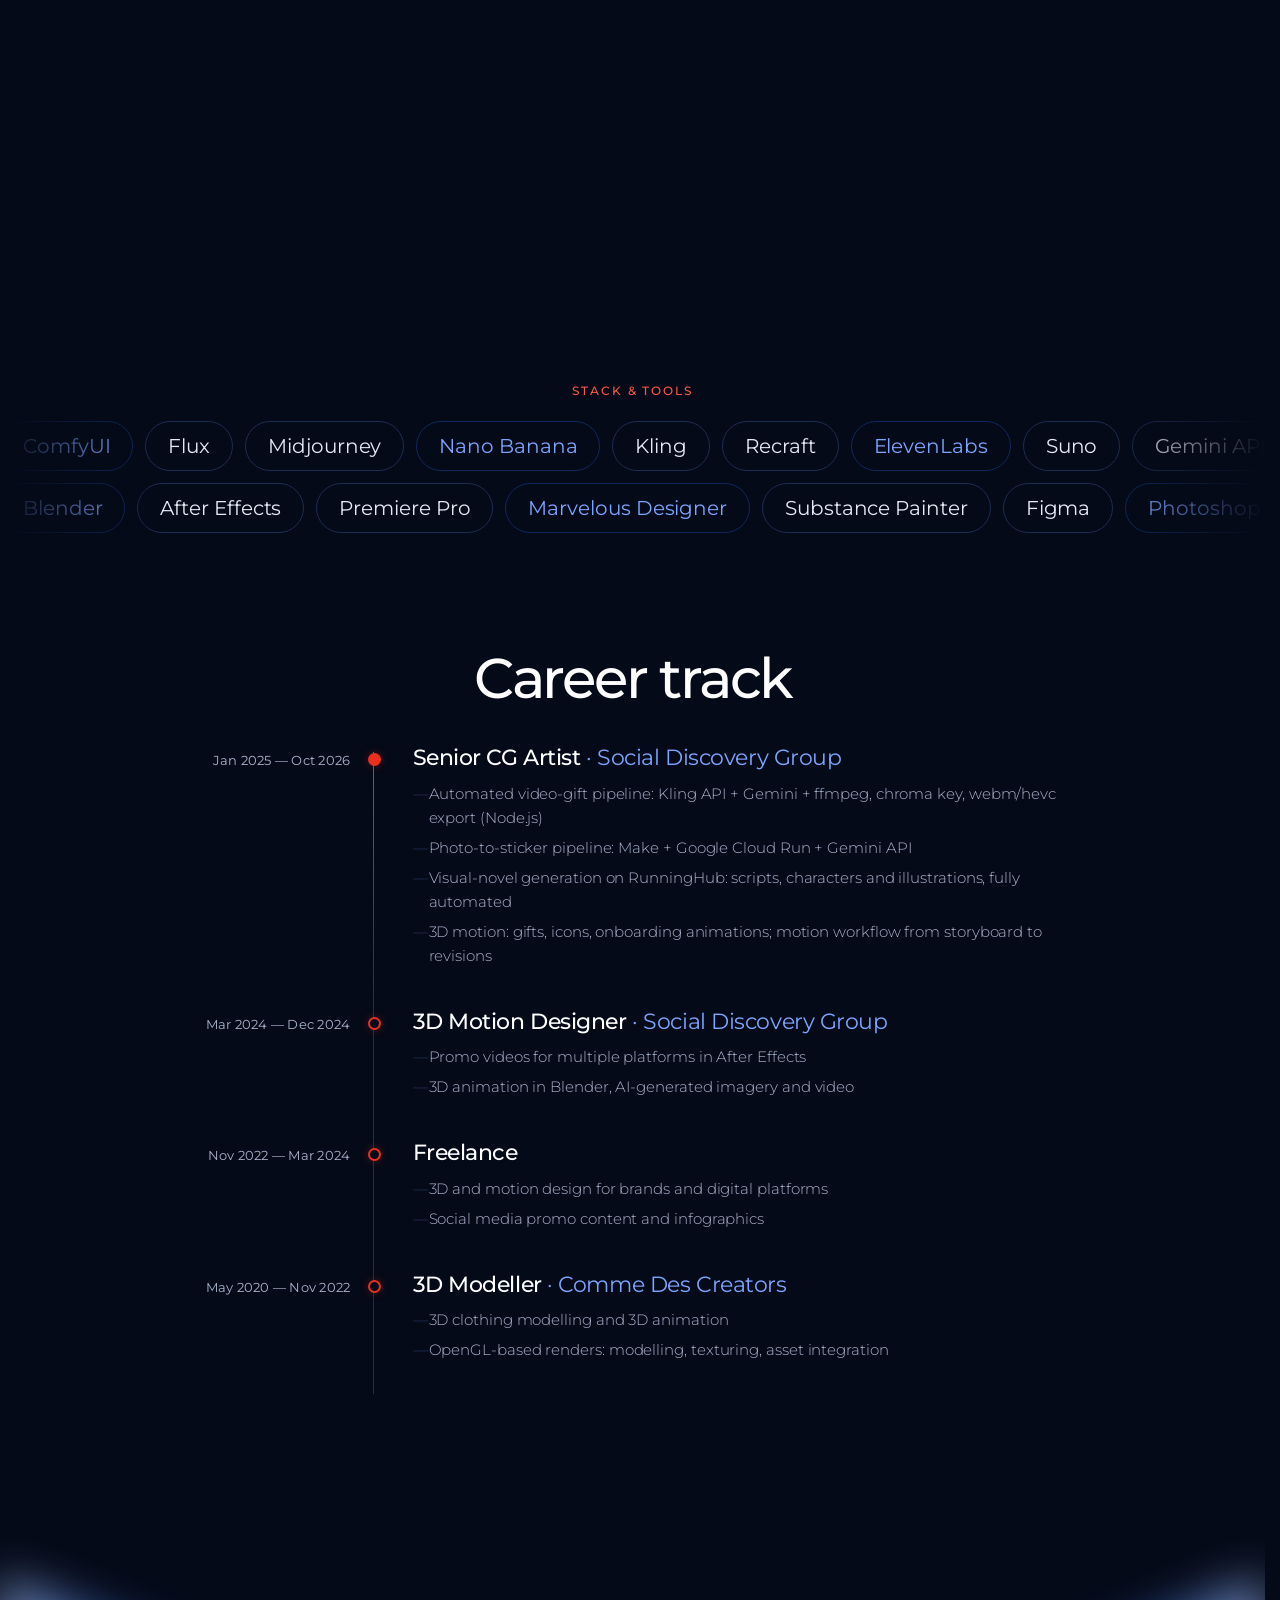
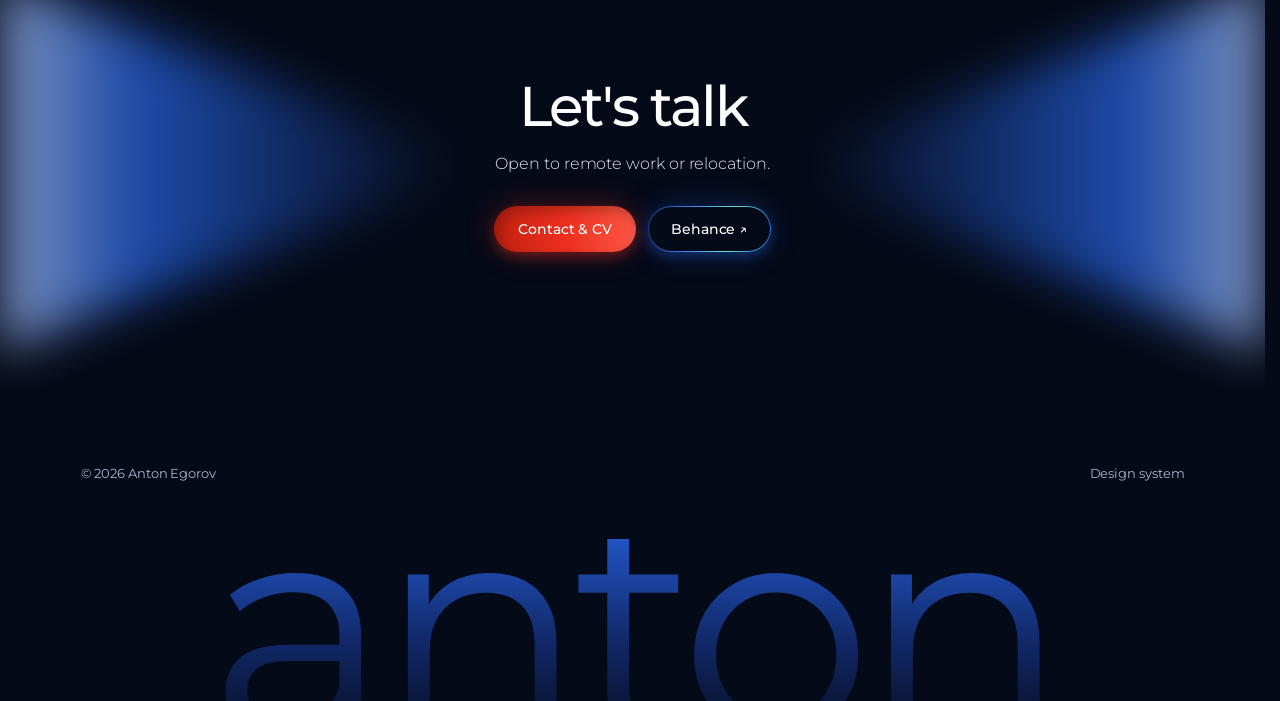
==== commit 31690328: "Escape project live/code link URLs in card buttons (as page links already are) Co-Authored-By: Claud" ====
--- a/index.html
+++ b/index.html
@@ -118,6 +118,6 @@
   <script src="guest.js?v=0488b29b"></script>
 
   <script src="gifts.js?v=2c0ff821"></script>
-  <script src="app.js?v=e3b1fe98"></script>
+  <script src="app.js?v=220393b7"></script>
 </body>
 </html>
